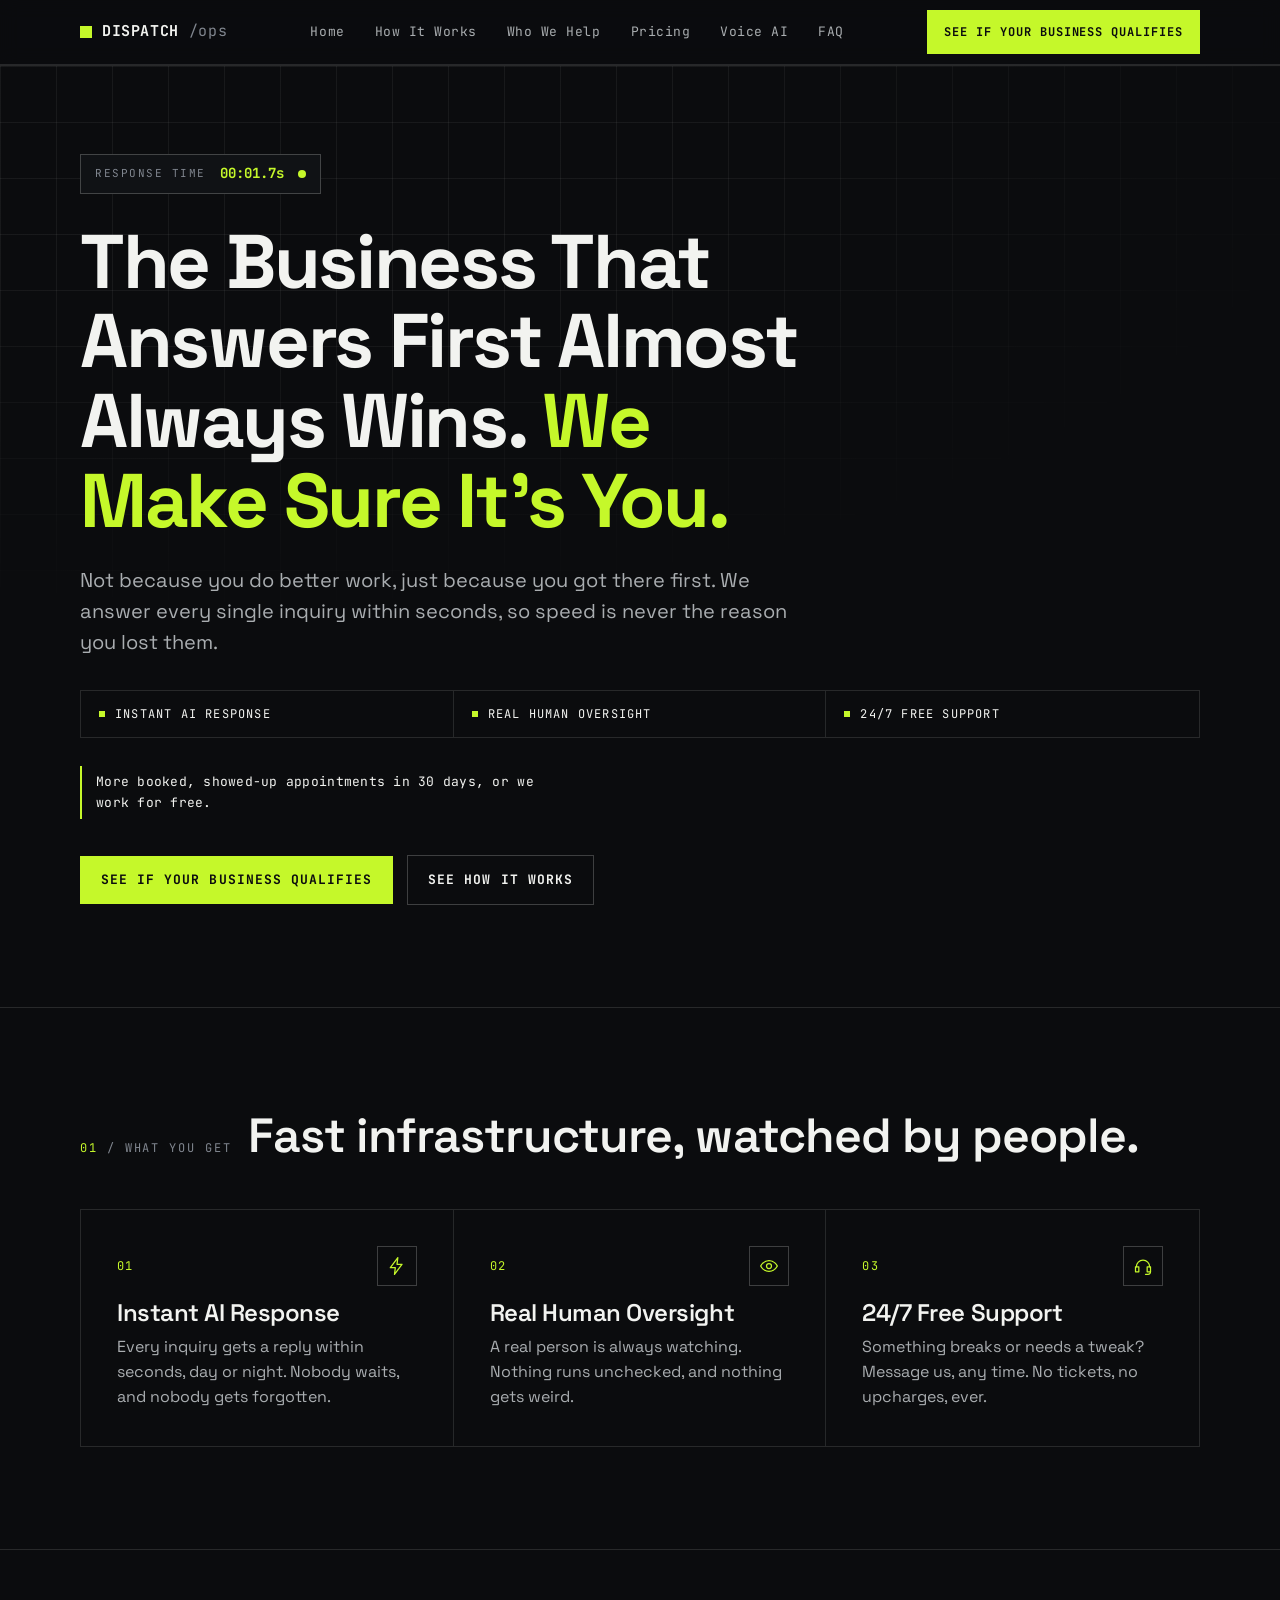
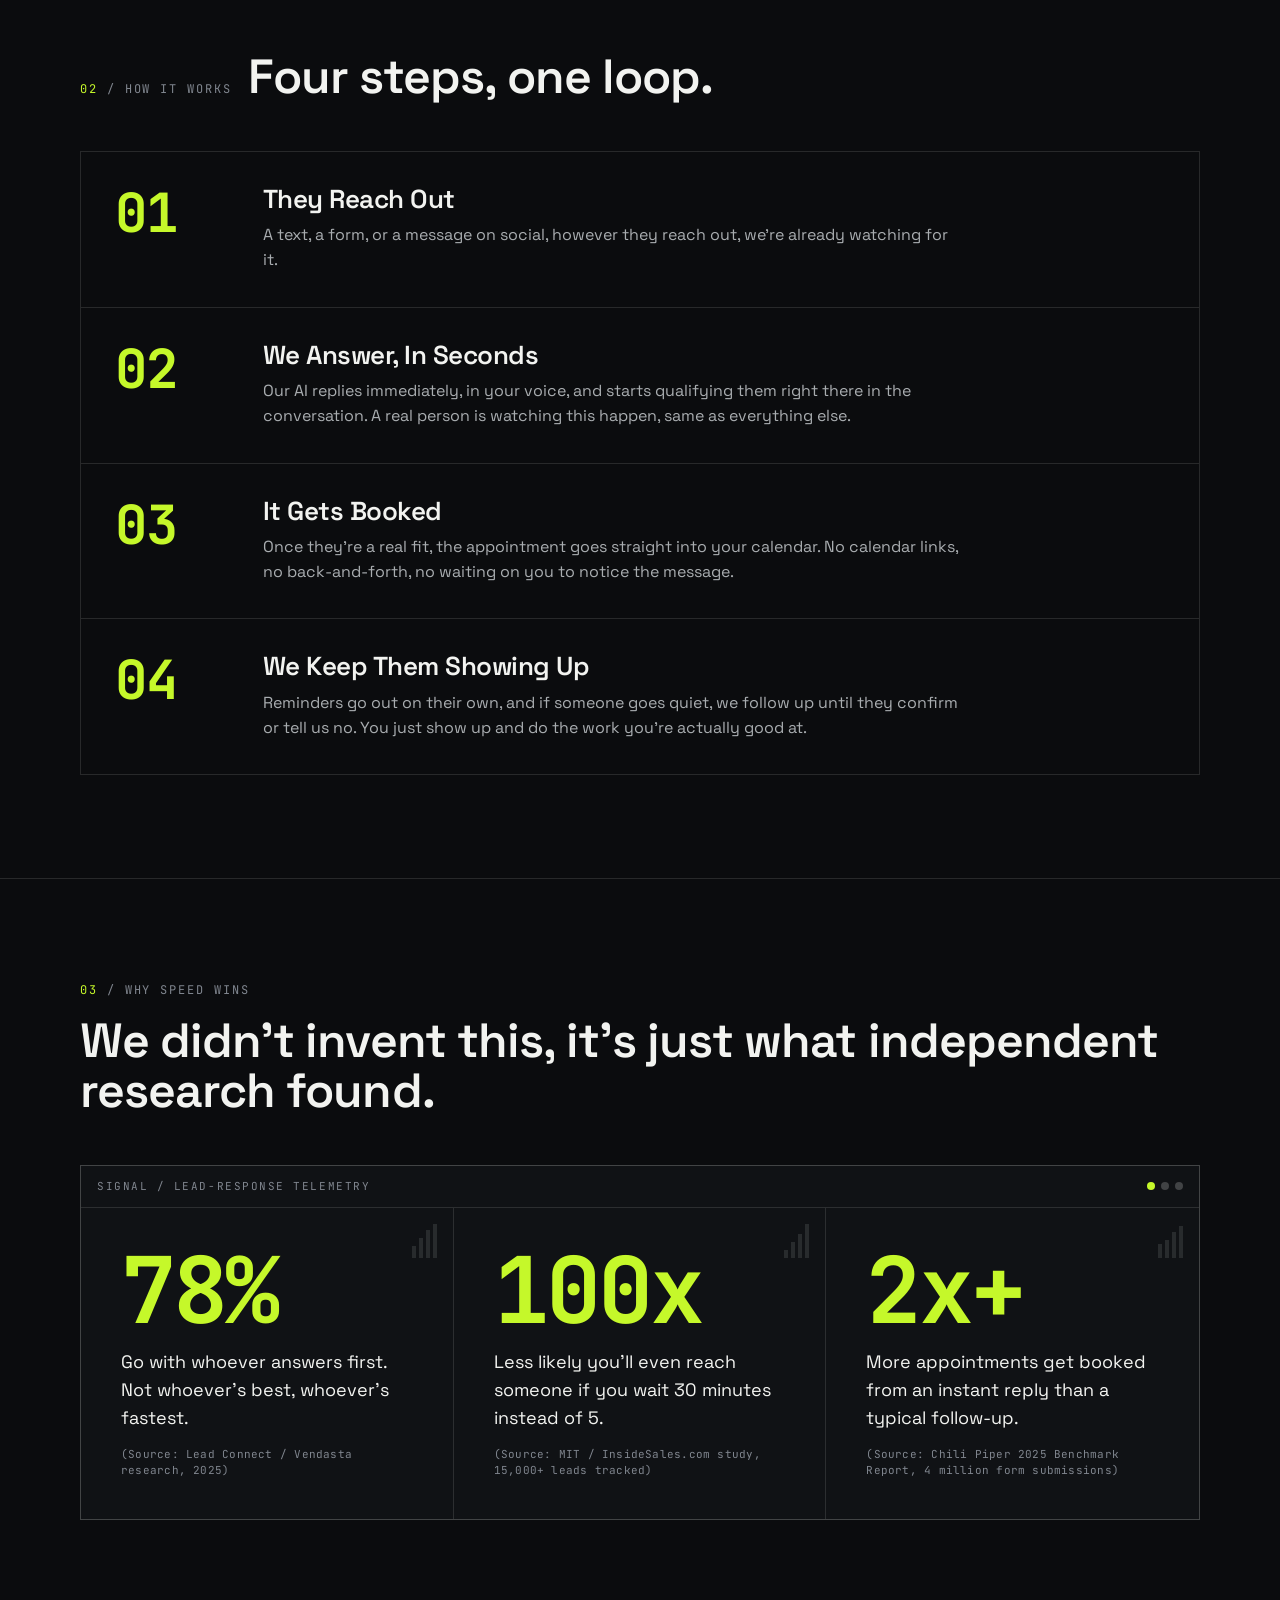
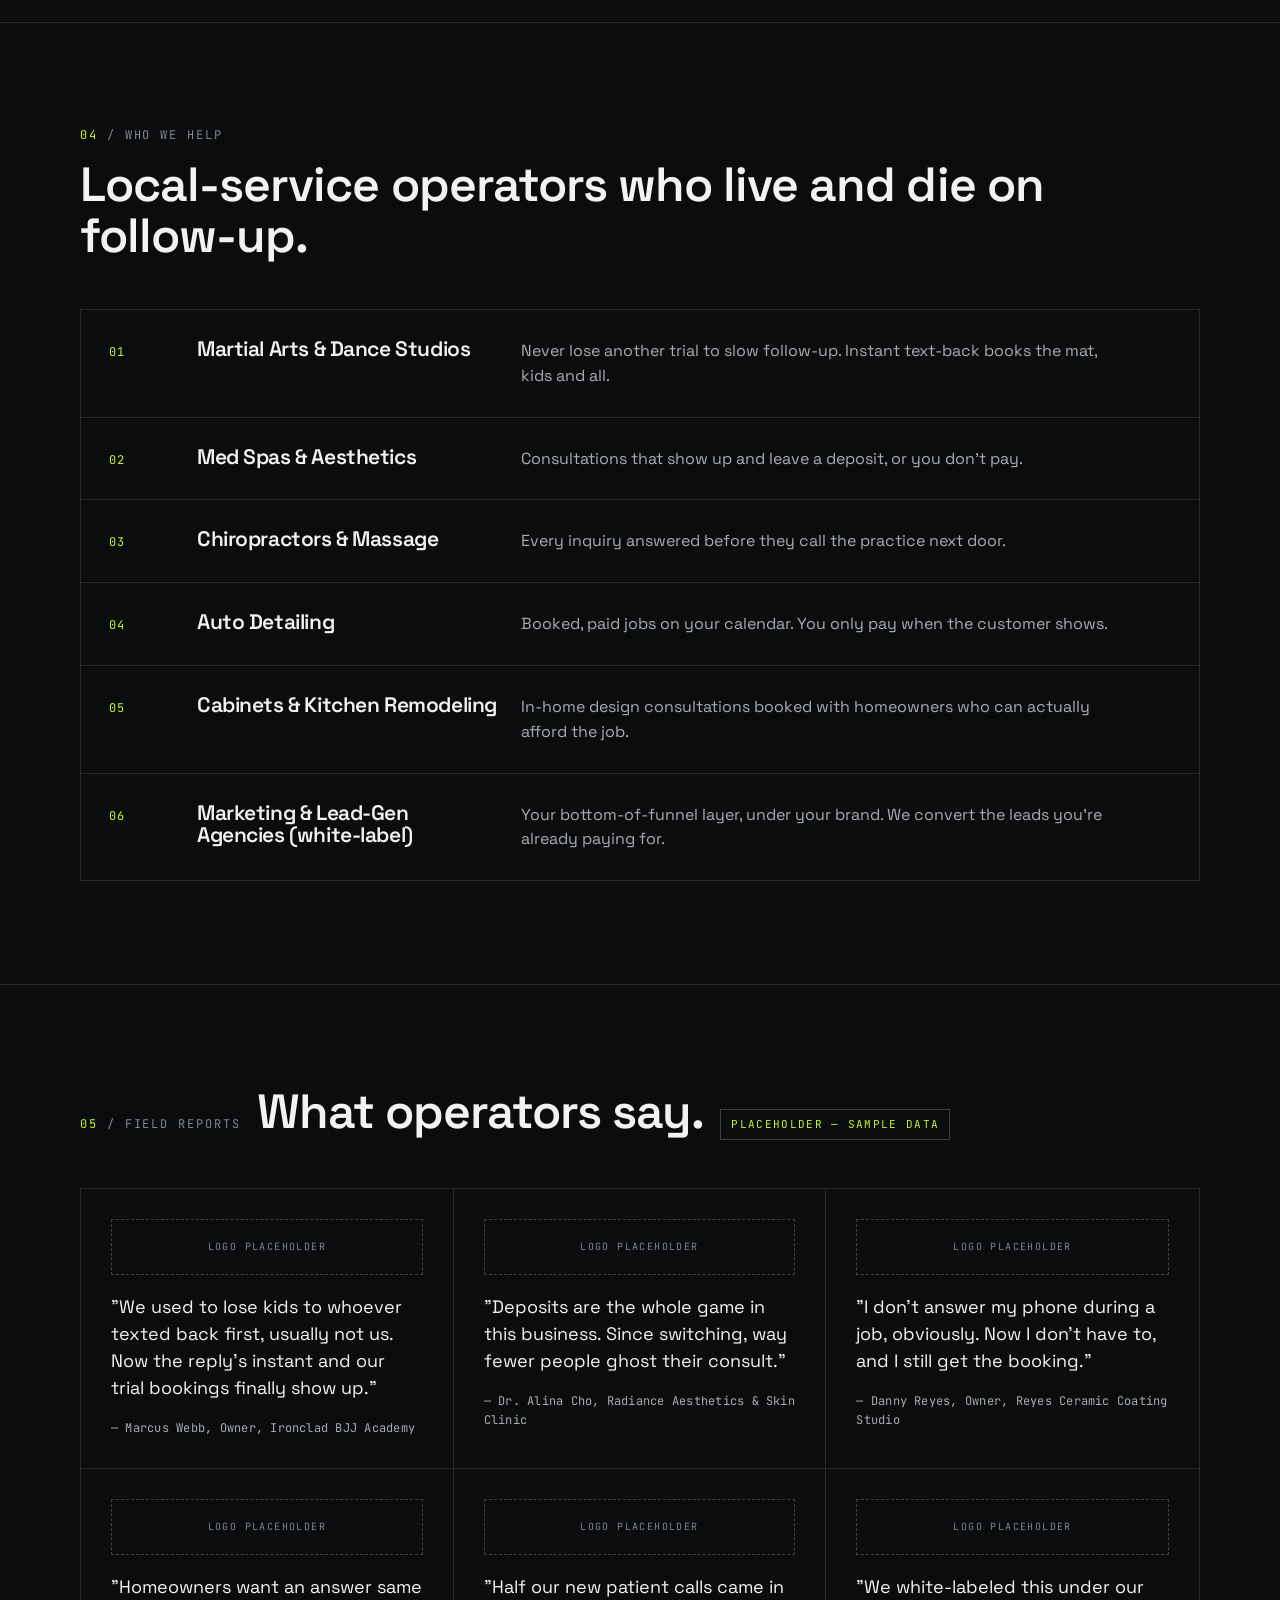
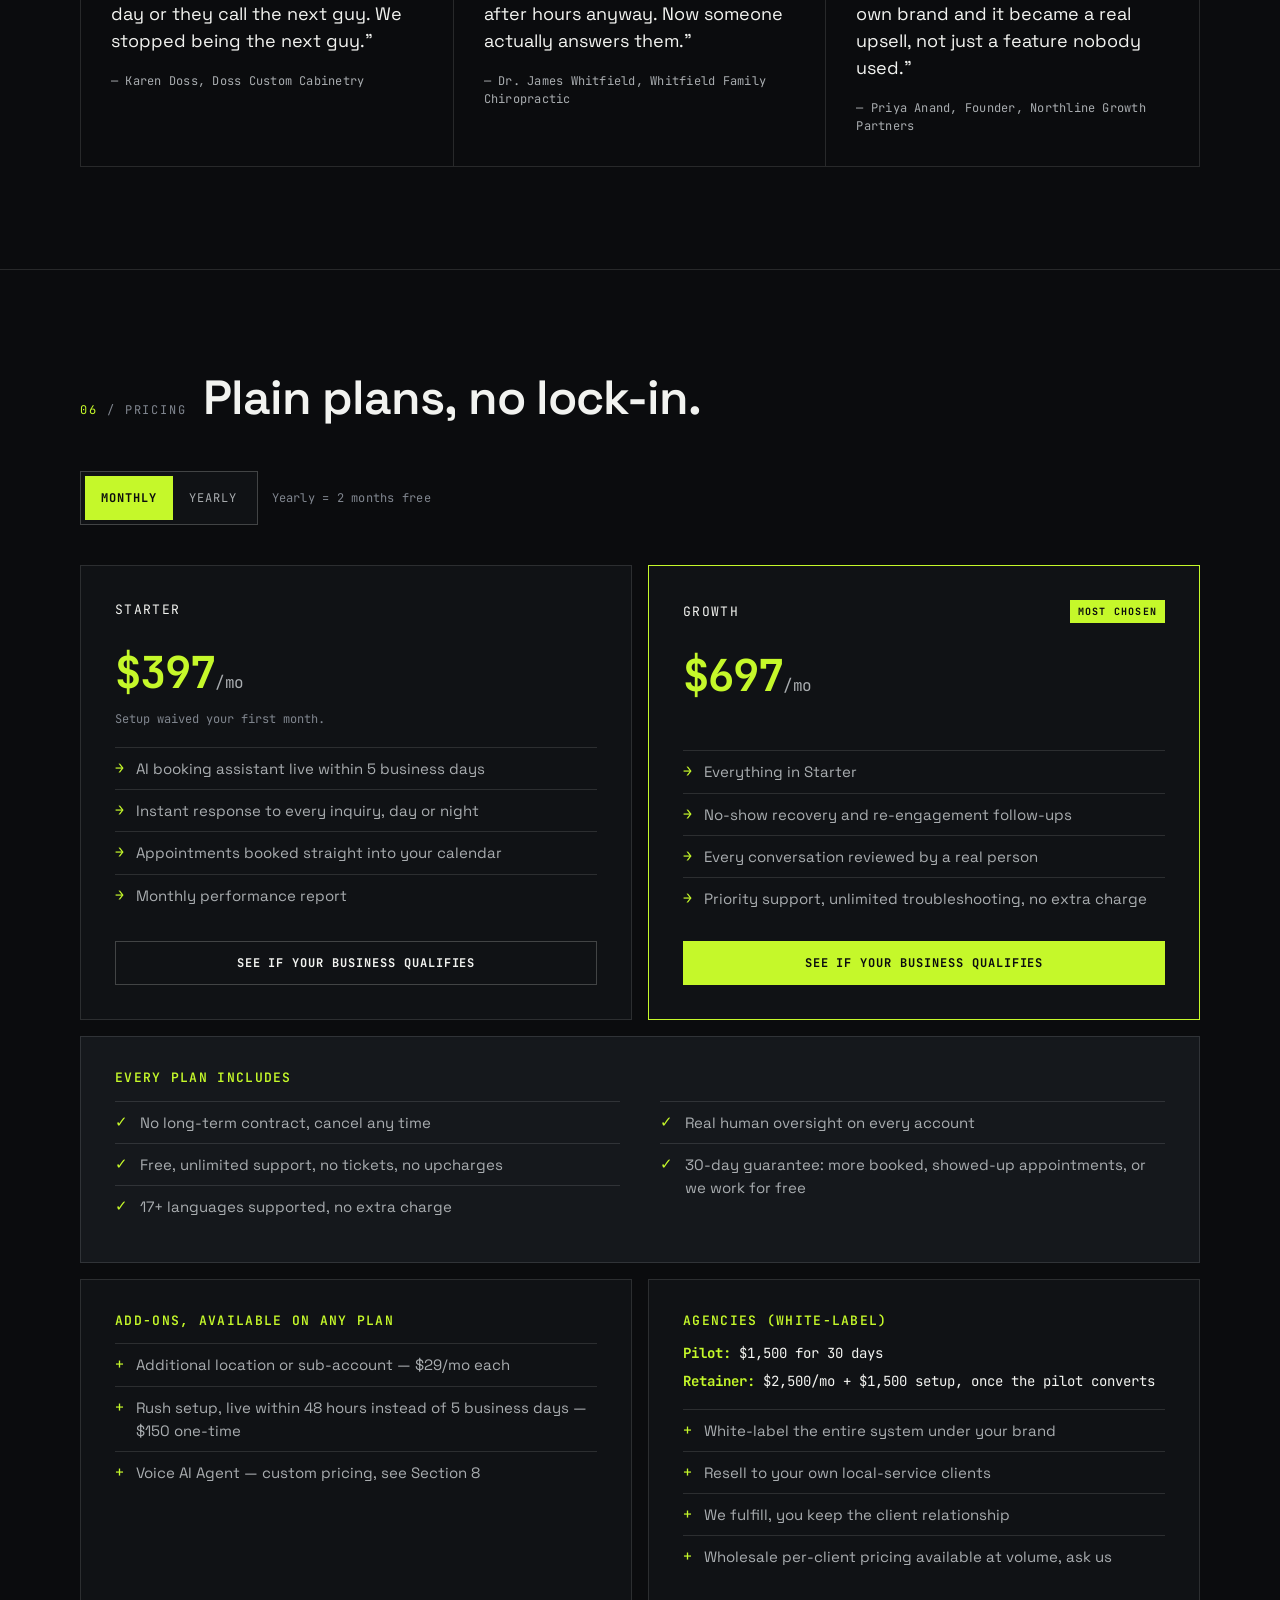
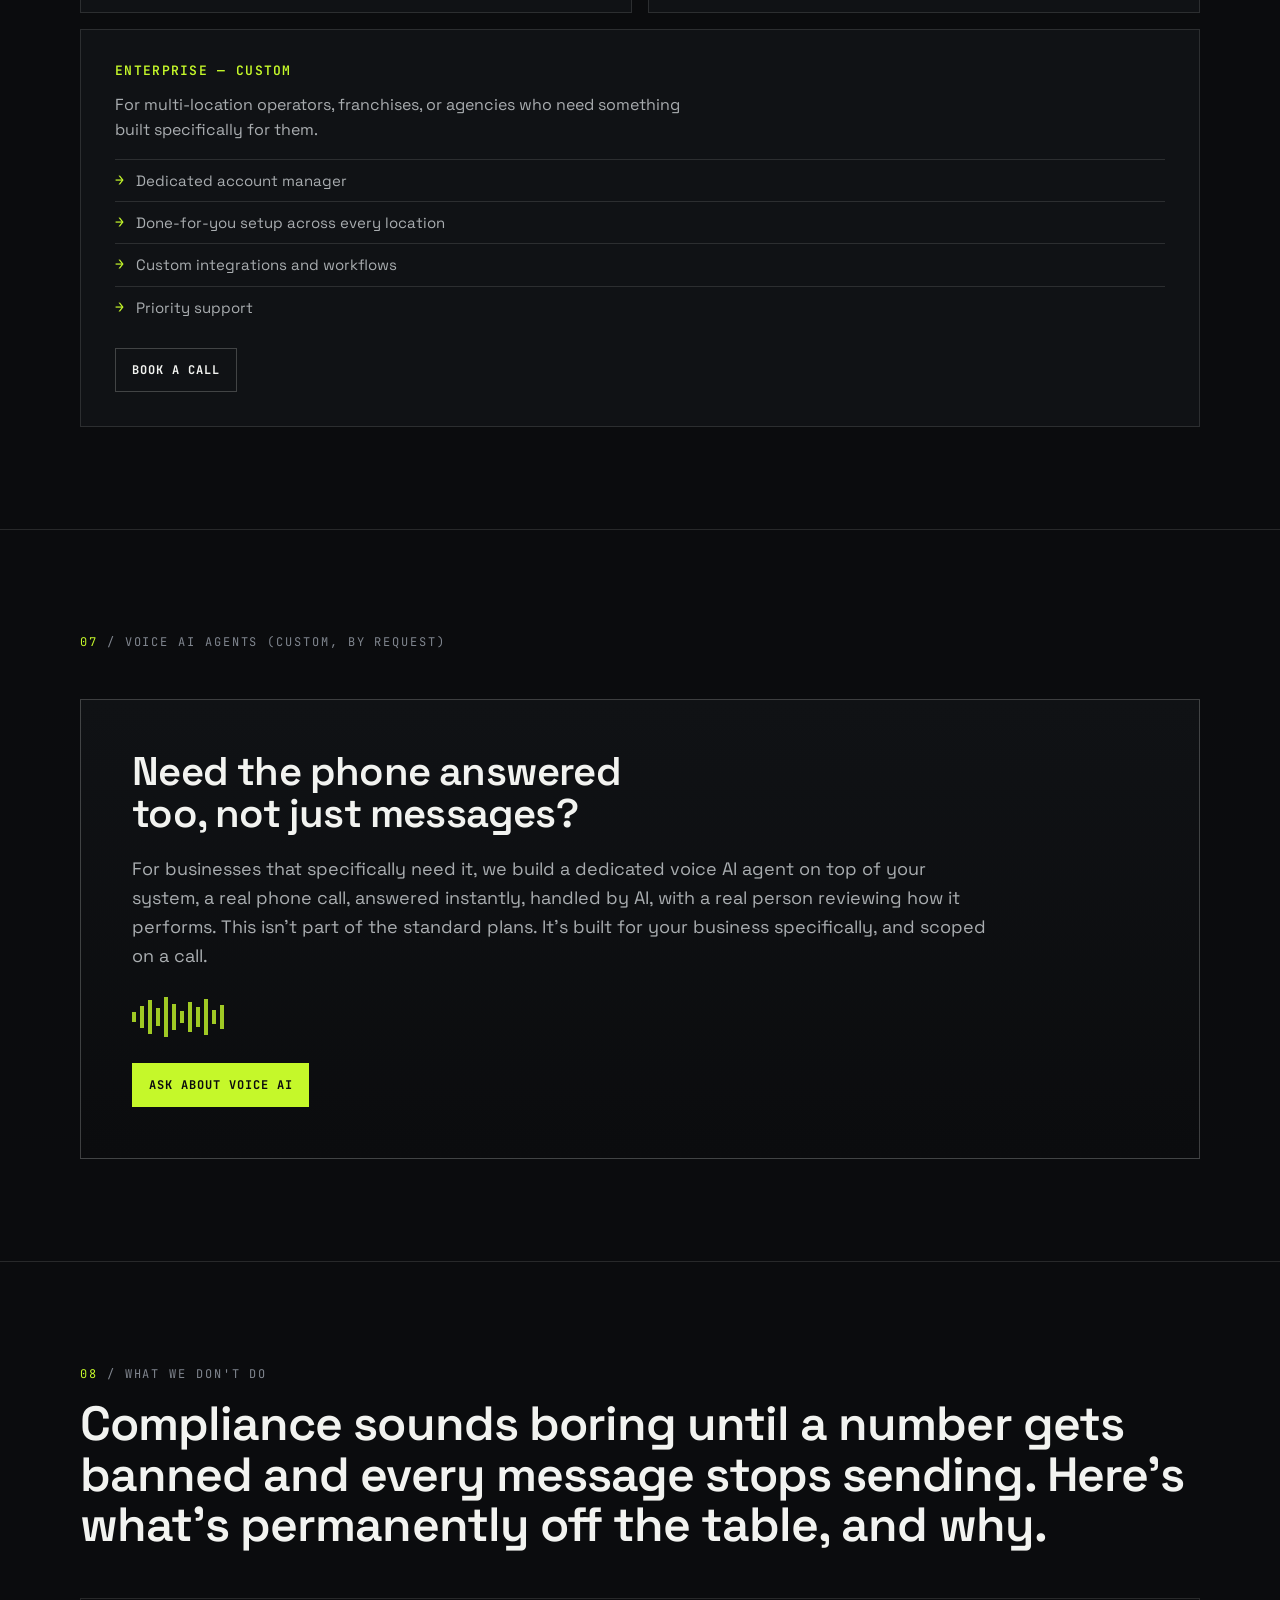
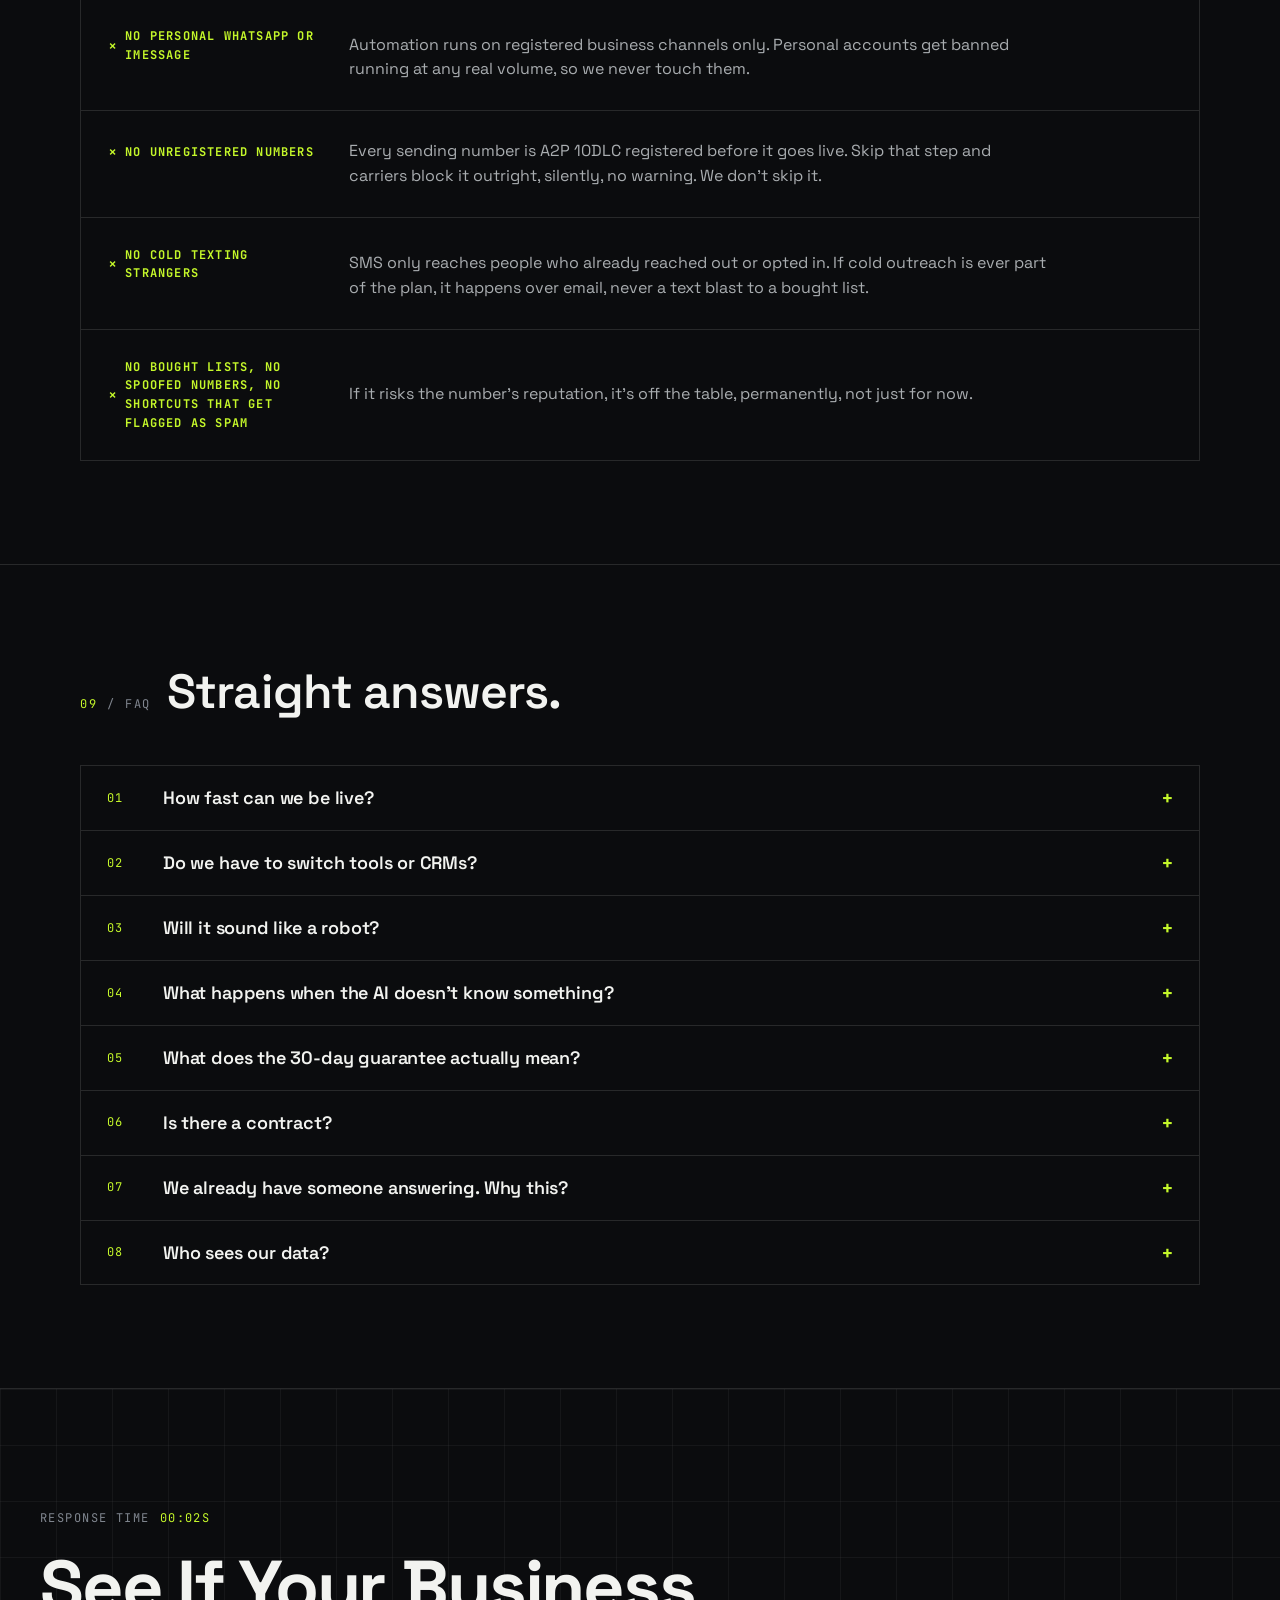
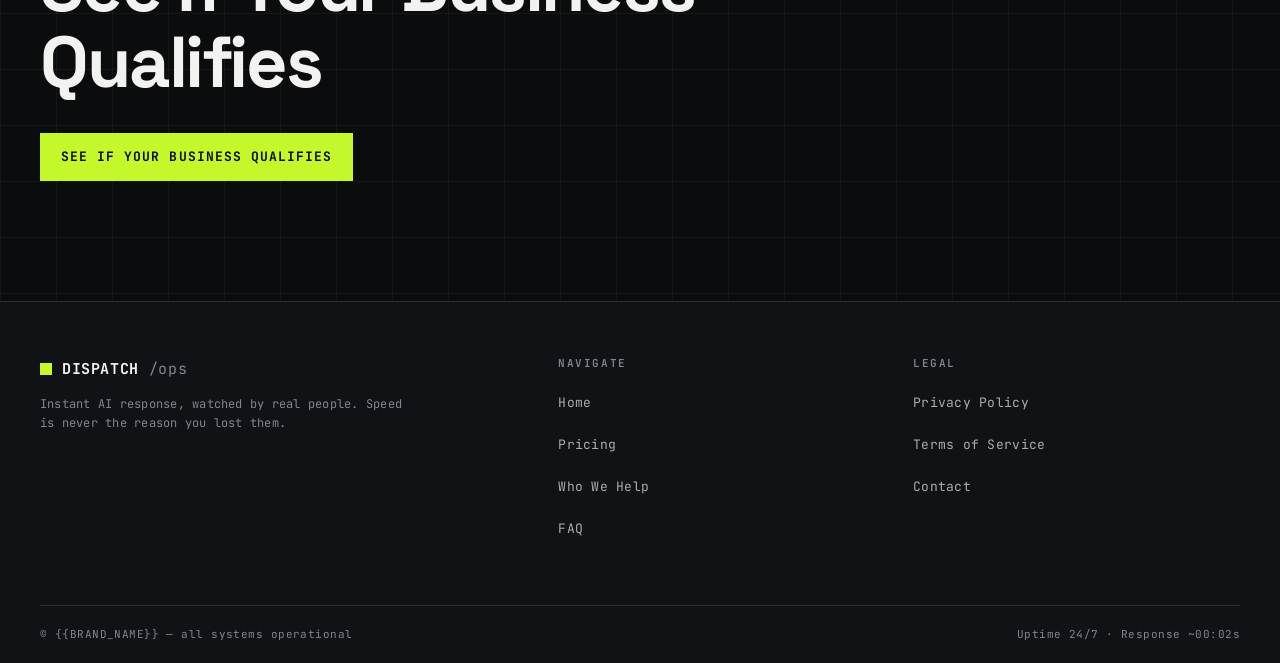
==== designs/01-dispatch/index.html @ 894179a3 "Copy review pass (no rewrites) + nav consistency fix Full-copy re-review from the customer's perspec" ====
<!DOCTYPE html>
<html lang="en">
<head>
<meta charset="utf-8">
<meta name="viewport" content="width=device-width, initial-scale=1">
<title>Dispatch — Answer First, Win More</title>
<meta name="description" content="We answer every inquiry within seconds so speed is never the reason you lost the lead. Instant AI response with real human oversight. More booked, showed-up appointments in 30 days, or we work for free.">
<meta name="theme-color" content="#0B0C0E">
<link rel="preconnect" href="https://fonts.googleapis.com">
<link rel="preconnect" href="https://fonts.gstatic.com" crossorigin>
<link rel="preload" as="style" href="https://fonts.googleapis.com/css2?family=JetBrains+Mono:wght@400;700&family=Space+Grotesk:wght@400;600;700&display=swap">
<link href="https://fonts.googleapis.com/css2?family=JetBrains+Mono:wght@400;700&family=Space+Grotesk:wght@400;600;700&display=swap" rel="stylesheet" media="print" onload="this.media='all'">
<noscript><link href="https://fonts.googleapis.com/css2?family=JetBrains+Mono:wght@400;700&family=Space+Grotesk:wght@400;600;700&display=swap" rel="stylesheet"></noscript>
<link rel="icon" href="data:image/svg+xml,%3Csvg xmlns='http://www.w3.org/2000/svg' viewBox='0 0 16 16'%3E%3Crect width='16' height='16' fill='%230B0C0E'/%3E%3Crect x='3' y='3' width='10' height='10' fill='%23C5F82A'/%3E%3C/svg%3E">
<style>
/* metric-tuned local fallbacks — keep text width stable while webfonts load (less CLS) */
@font-face{font-family:"Space Grotesk Fallback";src:local("Arial"),local("Helvetica");size-adjust:103%;ascent-override:99%;descent-override:25%;line-gap-override:0%}
@font-face{font-family:"JetBrains Mono Fallback";src:local("Courier New");size-adjust:105%;ascent-override:101%;descent-override:26%;line-gap-override:0%}
:root{
  --canvas:#0B0C0E;
  --panel:#101215;
  --panel-2:#15181C;
  --ink:#F2F3F0;
  --ink-dim:#A9ADB0;
  --ink-faint:#80868F;
  --accent:#C5F82A;
  --accent-ink:#0B0C0E;
  --line:rgba(242,243,240,0.12);
  --line-strong:rgba(242,243,240,0.22);
  --mono:"JetBrains Mono","JetBrains Mono Fallback",ui-monospace,SFMono-Regular,Menlo,Consolas,monospace;
  --grot:"Space Grotesk","Space Grotesk Fallback",-apple-system,BlinkMacSystemFont,"Segoe UI",Roboto,sans-serif;
  --maxw:1200px;
  --pad:clamp(16px,4vw,40px);
}
*{box-sizing:border-box}
html{-webkit-text-size-adjust:100%;scroll-padding-top:84px}
@media(prefers-reduced-motion:no-preference){html{scroll-behavior:smooth}}
::selection{background:var(--accent);color:var(--accent-ink)}
body{
  margin:0;
  background:var(--canvas);
  color:var(--ink);
  font-family:var(--grot);
  font-size:16px;
  line-height:1.55;
  -webkit-font-smoothing:antialiased;
  text-rendering:optimizeLegibility;
  overflow-x:hidden;
}
img,svg{max-width:100%;display:block}
a{color:inherit;text-decoration:none}
h1,h2,h3,h4{margin:0;font-family:var(--grot);font-weight:600;line-height:1.05;letter-spacing:-0.02em}
p{margin:0}
ul{margin:0;padding:0;list-style:none}
button{font-family:inherit}

/* skip link */
.skip{position:absolute;left:-9999px;top:0;z-index:200;background:var(--accent);color:var(--accent-ink);padding:12px 18px;font-family:var(--mono);font-weight:700;font-size:13px;text-transform:uppercase;letter-spacing:0.08em}
.skip:focus{left:12px;top:12px}

:focus-visible{outline:2px solid var(--accent);outline-offset:2px}

.wrap{max-width:var(--maxw);margin:0 auto;padding-left:var(--pad);padding-right:var(--pad)}

/* mono micro-labels */
.mono{font-family:var(--mono)}
.eyebrow{font-family:var(--mono);font-size:12px;font-weight:400;text-transform:uppercase;letter-spacing:0.16em;color:var(--ink-faint)}
.eyebrow .idx{color:var(--accent)}
.tick{font-family:var(--mono);font-variant-numeric:tabular-nums;font-feature-settings:"tnum"}

/* section frame */
section{border-top:1px solid var(--line)}
.sec-pad{padding-top:clamp(56px,8vw,104px);padding-bottom:clamp(56px,8vw,104px)}
.sec-head{display:flex;align-items:baseline;gap:16px;flex-wrap:wrap;margin-bottom:clamp(28px,4vw,48px)}
.sec-head h2{font-size:clamp(28px,5vw,48px)}

/* header */
.site-header{position:sticky;top:0;z-index:100;background:rgba(11,12,14,0.86);backdrop-filter:blur(10px);border-bottom:1px solid var(--line)}
.hbar{display:flex;align-items:center;justify-content:space-between;gap:16px;height:64px}
.brand{display:flex;align-items:center;gap:10px;font-family:var(--mono);font-weight:700;font-size:15px;letter-spacing:0.04em}
.brand .dot{width:12px;height:12px;background:var(--accent);display:inline-block}
.brand .sub{color:var(--ink-faint);font-weight:400}
.nav-desk{display:none;align-items:center;gap:6px}
.nav-desk a{font-family:var(--mono);font-size:13px;letter-spacing:0.04em;color:var(--ink-dim);padding:10px 12px;min-height:44px;display:flex;align-items:center}
.nav-desk a:hover{color:var(--ink)}
.hcta{display:none}
.btn{
  display:inline-flex;align-items:center;justify-content:center;gap:10px;
  font-family:var(--mono);font-weight:700;font-size:13px;text-transform:uppercase;letter-spacing:0.08em;
  padding:14px 20px;min-height:48px;border:1px solid var(--accent);background:var(--accent);color:var(--accent-ink);
  cursor:pointer;transition:transform .12s ease,background .12s ease;
}
.btn:hover{background:#d4ff45}
.btn:active{transform:translateY(1px)}
.btn.ghost{background:transparent;color:var(--ink);border-color:var(--line-strong)}
.btn.ghost:hover{border-color:var(--accent);color:var(--accent)}
.btn.sm{padding:11px 16px;min-height:44px;font-size:12px}
.btn.block{width:100%}

/* hamburger */
.burger{display:inline-flex;flex-direction:column;justify-content:center;gap:5px;width:48px;height:48px;background:transparent;border:1px solid var(--line-strong);cursor:pointer;padding:0}
.burger span{width:20px;height:2px;background:var(--ink);margin:0 auto;transition:.2s}
.burger[aria-expanded="true"] span:nth-child(1){transform:translateY(7px) rotate(45deg)}
.burger[aria-expanded="true"] span:nth-child(2){opacity:0}
.burger[aria-expanded="true"] span:nth-child(3){transform:translateY(-7px) rotate(-45deg)}
.nav-mobile{display:none;border-top:1px solid var(--line);background:var(--panel)}
.nav-mobile.open{display:block}
.nav-mobile a{display:flex;align-items:center;min-height:52px;padding:0 var(--pad);font-family:var(--mono);font-size:14px;letter-spacing:0.04em;color:var(--ink-dim);border-bottom:1px solid var(--line)}
.nav-mobile a:hover{color:var(--ink)}

@media(min-width:1100px){
  .nav-desk{display:flex}
  .hcta{display:inline-flex}
  .burger{display:none}
}

/* HERO */
.hero{position:relative;overflow:hidden}
.hero-grid-bg{position:absolute;inset:0;background-image:linear-gradient(var(--line) 1px,transparent 1px),linear-gradient(90deg,var(--line) 1px,transparent 1px);background-size:56px 56px;opacity:.5;-webkit-mask-image:radial-gradient(120% 80% at 20% 0%,#000 30%,transparent 75%);mask-image:radial-gradient(120% 80% at 20% 0%,#000 30%,transparent 75%);pointer-events:none}
.hero-inner{position:relative;padding-top:clamp(48px,7vw,88px);padding-bottom:clamp(56px,8vw,104px)}
.readout{display:inline-flex;align-items:center;gap:14px;border:1px solid var(--line-strong);padding:8px 14px;margin-bottom:28px;background:var(--panel)}
.readout .lbl{font-family:var(--mono);font-size:11px;text-transform:uppercase;letter-spacing:0.14em;color:var(--ink-faint)}
.readout .val{font-family:var(--mono);font-weight:700;font-size:14px;color:var(--accent);font-variant-numeric:tabular-nums;min-width:8ch}
.readout .pulse{width:8px;height:8px;border-radius:50%;background:var(--accent);animation:pulse 2s ease-in-out infinite}
@keyframes pulse{0%,100%{opacity:.35}50%{opacity:1}}
.hero h1{font-size:clamp(34px,7.2vw,76px);font-weight:700;letter-spacing:-0.03em;max-width:15ch}
.hero h1 .hl{color:var(--accent)}
.hero .sub{margin-top:24px;font-size:clamp(16px,2.1vw,20px);color:var(--ink-dim);max-width:56ch;line-height:1.55}
.strip{display:flex;flex-wrap:wrap;gap:0;margin-top:32px;border:1px solid var(--line)}
.strip .cell{flex:1 1 180px;padding:14px 18px;font-family:var(--mono);font-size:12px;text-transform:uppercase;letter-spacing:0.1em;color:var(--ink);border-right:1px solid var(--line);display:flex;align-items:center;gap:10px}
.strip .cell:last-child{border-right:0}
.strip .cell::before{content:"";width:6px;height:6px;background:var(--accent);flex:0 0 auto}
.guarantee{margin-top:28px;display:flex;gap:12px;align-items:flex-start;font-family:var(--mono);font-size:13px;letter-spacing:0.02em;color:var(--ink);border-left:2px solid var(--accent);padding:6px 0 6px 14px;max-width:60ch}
.hero-cta{margin-top:36px;display:flex;flex-wrap:wrap;gap:14px;align-items:center}

/* WHAT YOU GET (sec2) */
.grid-3{display:grid;grid-template-columns:1fr;border:1px solid var(--line)}
.grid-3 .item{padding:clamp(24px,4vw,36px);border-bottom:1px solid var(--line)}
.grid-3 .item:last-child{border-bottom:0}
.item .num{font-family:var(--mono);font-size:12px;color:var(--accent);letter-spacing:0.1em}
.item h3{font-size:clamp(19px,2.4vw,24px);margin:14px 0 10px}
.item p{color:var(--ink-dim);max-width:44ch}
@media(min-width:820px){
  .grid-3{grid-template-columns:repeat(3,1fr)}
  .grid-3 .item{border-bottom:0;border-right:1px solid var(--line)}
  .grid-3 .item:last-child{border-right:0}
}

/* HOW IT WORKS (sec3) */
.steps{border:1px solid var(--line)}
.step{display:grid;grid-template-columns:1fr;gap:8px 28px;padding:clamp(22px,3.5vw,34px);border-bottom:1px solid var(--line)}
.step:last-child{border-bottom:0}
.step .sidx{font-family:var(--mono);font-weight:700;font-size:clamp(28px,6vw,54px);color:var(--accent);line-height:1;letter-spacing:-0.02em}
.step .sbody h3{font-size:clamp(19px,2.6vw,26px);margin-bottom:10px}
.step .sbody p{color:var(--ink-dim);max-width:70ch}
@media(min-width:720px){
  .step{grid-template-columns:120px 1fr;align-items:start}
}

/* WHY SPEED WINS — telemetry dashboard (sec4) */
.telemetry{border:1px solid var(--line-strong);background:var(--panel)}
.tel-top{display:flex;align-items:center;justify-content:space-between;gap:12px;padding:12px 16px;border-bottom:1px solid var(--line);font-family:var(--mono);font-size:11px;text-transform:uppercase;letter-spacing:0.14em;color:var(--ink-faint)}
.tel-top .dots{display:flex;gap:6px}
.tel-top .dots i{width:8px;height:8px;border-radius:50%;background:var(--line-strong);display:inline-block}
.tel-top .dots i:first-child{background:var(--accent)}
.tel-grid{display:grid;grid-template-columns:1fr}
.tel-cell{padding:clamp(26px,4vw,40px);border-bottom:1px solid var(--line);position:relative}
.tel-cell:last-child{border-bottom:0}
.tel-cell .fig{font-family:var(--mono);font-weight:700;font-size:clamp(48px,10vw,92px);line-height:0.92;letter-spacing:-0.03em;color:var(--accent);font-variant-numeric:tabular-nums}
.tel-cell .desc{margin-top:16px;color:var(--ink);font-size:clamp(15px,1.9vw,18px);max-width:34ch}
.tel-cell .src{margin-top:14px;font-family:var(--mono);font-size:11px;color:var(--ink-faint);letter-spacing:0.02em;line-height:1.5}
.tel-cell .bars{position:absolute;right:16px;top:16px;display:flex;gap:3px;align-items:flex-end;height:34px;opacity:.5}
.tel-cell .bars span{width:4px;background:var(--line-strong);display:block}
@media(min-width:820px){
  .tel-grid{grid-template-columns:repeat(3,1fr)}
  .tel-cell{border-bottom:0;border-right:1px solid var(--line)}
  .tel-cell:last-child{border-right:0}
}

/* WHO WE HELP (sec5) */
.verticals{border:1px solid var(--line);display:grid;grid-template-columns:1fr}
.vrow{display:grid;grid-template-columns:1fr;gap:6px 24px;padding:clamp(20px,3vw,28px);border-bottom:1px solid var(--line)}
.vrow:last-child{border-bottom:0}
.vrow .vidx{font-family:var(--mono);font-size:12px;color:var(--accent);letter-spacing:0.1em}
.vrow h3{font-size:clamp(17px,2.2vw,21px)}
.vrow p{color:var(--ink-dim);max-width:60ch}
@media(min-width:720px){
  .vrow{grid-template-columns:64px 300px 1fr;align-items:baseline}
}

/* TESTIMONIALS (sec6) */
.badge-ph{display:inline-flex;align-items:center;gap:8px;font-family:var(--mono);font-size:11px;text-transform:uppercase;letter-spacing:0.12em;color:var(--accent);border:1px solid var(--line-strong);padding:6px 10px}
.tgrid{display:grid;grid-template-columns:1fr;gap:0;border:1px solid var(--line)}
.tcell{padding:clamp(22px,3vw,30px);border-bottom:1px solid var(--line);display:flex;flex-direction:column;gap:18px}
.tcell:last-child{border-bottom:0}
.logo-ph{width:100%;height:56px;border:1px dashed var(--line-strong);display:flex;align-items:center;justify-content:center;font-family:var(--mono);font-size:10px;text-transform:uppercase;letter-spacing:0.14em;color:var(--ink-faint)}
.tcell blockquote{margin:0;font-size:clamp(15px,1.9vw,18px);color:var(--ink);line-height:1.5}
.tcell cite{font-style:normal;font-family:var(--mono);font-size:12px;color:var(--ink-dim);letter-spacing:0.02em}
@media(min-width:720px){
  .tgrid{grid-template-columns:repeat(2,1fr)}
  .tcell{border-right:1px solid var(--line)}
  .tcell:nth-child(2n){border-right:0}
  .tcell:nth-last-child(-n+2){border-bottom:0}
}
@media(min-width:1024px){
  .tgrid{grid-template-columns:repeat(3,1fr)}
  .tcell:nth-child(2n){border-right:1px solid var(--line)}
  .tcell:nth-child(3n){border-right:0}
  .tcell:nth-last-child(-n+3){border-bottom:0}
}

/* PRICING (sec7) */
.toggle-row{display:flex;align-items:center;gap:14px;margin-bottom:clamp(28px,4vw,40px);flex-wrap:wrap}
.billtog{display:inline-flex;border:1px solid var(--line-strong);padding:4px;background:var(--panel)}
.billtog button{font-family:var(--mono);font-size:12px;text-transform:uppercase;letter-spacing:0.08em;padding:10px 16px;min-height:44px;background:transparent;color:var(--ink-dim);border:0;cursor:pointer}
.billtog button[aria-pressed="true"]{background:var(--accent);color:var(--accent-ink);font-weight:700}
.tog-note{font-family:var(--mono);font-size:12px;color:var(--ink-faint);letter-spacing:0.02em}
.plans{display:grid;grid-template-columns:1fr;gap:16px}
@media(min-width:820px){.plans{grid-template-columns:1fr 1fr}}
.plan{border:1px solid var(--line);background:var(--panel);padding:clamp(24px,3.5vw,34px);display:flex;flex-direction:column}
.plan.feature{border-color:var(--accent)}
.plan .ptag{display:flex;align-items:center;justify-content:space-between;gap:10px}
.plan .pname{font-family:var(--mono);font-size:13px;text-transform:uppercase;letter-spacing:0.1em;color:var(--ink)}
.plan .pflag{font-family:var(--mono);font-size:10px;text-transform:uppercase;letter-spacing:0.12em;color:var(--accent-ink);background:var(--accent);padding:4px 8px;font-weight:700}
.plan .price{margin:18px 0 4px;font-family:var(--mono);font-weight:700;font-size:clamp(30px,5vw,44px);letter-spacing:-0.02em;color:var(--accent);font-variant-numeric:tabular-nums}
.plan .price .per{font-size:16px;color:var(--ink-dim);font-weight:400}
.plan .pnote{font-family:var(--mono);font-size:12px;color:var(--ink-faint);margin-bottom:18px}
.plan ul li{display:flex;gap:12px;padding:9px 0;border-top:1px solid var(--line);color:var(--ink-dim);font-size:15px}
.plan ul li::before{content:"→";color:var(--accent);font-family:var(--mono);flex:0 0 auto}
.include{border:1px solid var(--line);background:var(--panel-2);padding:clamp(24px,3.5vw,34px);margin-top:16px}
.include h3, .addons h3, .agencies h3, .enterprise h3{font-family:var(--mono);font-size:13px;text-transform:uppercase;letter-spacing:0.1em;color:var(--accent);margin-bottom:16px}
.include ul{columns:1}
.include ul li{display:flex;gap:12px;padding:9px 0;border-top:1px solid var(--line);color:var(--ink-dim);font-size:15px}
.include ul li::before{content:"✓";color:var(--accent);font-family:var(--mono);flex:0 0 auto}
@media(min-width:720px){.include ul{columns:2;column-gap:40px}.include ul li{break-inside:avoid}}
.two-col{display:grid;grid-template-columns:1fr;gap:16px;margin-top:16px}
@media(min-width:820px){.two-col{grid-template-columns:1fr 1fr}}
.addons,.agencies,.enterprise{border:1px solid var(--line);background:var(--panel);padding:clamp(24px,3.5vw,34px)}
.addons ul li,.agencies ul li{display:flex;gap:12px;padding:9px 0;border-top:1px solid var(--line);color:var(--ink-dim);font-size:15px}
.addons ul li::before,.agencies ul li::before{content:"+";color:var(--accent);font-family:var(--mono);flex:0 0 auto}
.agencies .tiers{display:flex;flex-direction:column;gap:6px;margin-bottom:16px}
.agencies .tier{font-family:var(--mono);font-size:14px;color:var(--ink)}
.agencies .tier b{color:var(--accent);font-weight:700}
.enterprise .ep{color:var(--ink-dim);margin-bottom:16px;max-width:60ch}
.enterprise ul li{display:flex;gap:12px;padding:9px 0;border-top:1px solid var(--line);color:var(--ink-dim);font-size:15px}
.enterprise ul li::before{content:"→";color:var(--accent);font-family:var(--mono);flex:0 0 auto}
.enterprise .ecta{margin-top:20px}

/* VOICE AI (sec8) */
.voice{border:1px solid var(--line-strong);background:linear-gradient(180deg,var(--panel),var(--canvas));padding:clamp(28px,4vw,52px)}
.voice h2{font-size:clamp(24px,4vw,40px);max-width:20ch;margin-bottom:20px}
.voice .vp{color:var(--ink-dim);max-width:72ch;font-size:clamp(15px,1.9vw,18px);line-height:1.6}
.voice .wave{display:flex;gap:4px;align-items:center;height:40px;margin:26px 0}
.voice .wave span{width:4px;background:var(--accent);opacity:.8;display:block}
.voice .vcta{margin-top:8px}

/* WHAT WE DON'T DO (sec9) */
.dont{border:1px solid var(--line)}
.dont .drow{display:grid;grid-template-columns:1fr;gap:6px 20px;padding:clamp(20px,3vw,28px);border-bottom:1px solid var(--line)}
.dont .drow:last-child{border-bottom:0}
.dont .dno{font-family:var(--mono);font-weight:700;font-size:12px;text-transform:uppercase;letter-spacing:0.1em;color:var(--accent);display:flex;align-items:center;gap:8px}
.dont .dno .x{color:var(--accent)}
.dont .drow p{color:var(--ink-dim);max-width:70ch}
.dont .drow p b{color:var(--ink);font-weight:600}
@media(min-width:720px){.dont .drow{grid-template-columns:220px 1fr;align-items:baseline}}

/* FINAL CTA (sec10) */
.finalcta{text-align:left;position:relative;overflow:hidden}
.finalcta .fc-bg{position:absolute;inset:0;background-image:linear-gradient(var(--line) 1px,transparent 1px),linear-gradient(90deg,var(--line) 1px,transparent 1px);background-size:56px 56px;opacity:.4;pointer-events:none}
.finalcta .fc-inner{position:relative;padding:clamp(60px,10vw,120px) 0}
.finalcta h2{font-size:clamp(34px,7vw,72px);font-weight:700;letter-spacing:-0.03em;max-width:16ch}
.finalcta .fc-cta{margin-top:32px;display:flex;gap:14px;align-items:center;flex-wrap:wrap}
.finalcta .fc-read{font-family:var(--mono);font-size:12px;text-transform:uppercase;letter-spacing:0.12em;color:var(--ink-faint);margin-bottom:22px;display:flex;align-items:center;gap:10px}
.finalcta .fc-read .val{color:var(--accent)}

/* FOOTER (sec11) */
.site-footer{border-top:1px solid var(--line);background:var(--panel)}
.foot-top{display:grid;grid-template-columns:1fr;gap:28px;padding:clamp(36px,5vw,56px) 0}
.foot-brand{display:flex;flex-direction:column;gap:14px;max-width:38ch}
.foot-brand .fb-name{display:flex;align-items:center;gap:10px;font-family:var(--mono);font-weight:700;font-size:15px;letter-spacing:0.04em}
.foot-brand .fb-name .dot{width:12px;height:12px;background:var(--accent)}
.foot-brand p{color:var(--ink-faint);font-family:var(--mono);font-size:12px;letter-spacing:0.02em;line-height:1.6}
.foot-nav h3{font-family:var(--mono);font-size:11px;text-transform:uppercase;letter-spacing:0.14em;color:var(--ink-faint);margin-bottom:14px}
.foot-nav ul{display:flex;flex-direction:column;gap:2px}
.foot-nav a{display:inline-flex;align-items:center;min-height:40px;font-family:var(--mono);font-size:13px;color:var(--ink-dim);letter-spacing:0.02em}
.foot-nav a:hover{color:var(--accent)}
.foot-bot{border-top:1px solid var(--line);padding:20px 0;display:flex;justify-content:space-between;gap:12px;flex-wrap:wrap;font-family:var(--mono);font-size:11px;color:var(--ink-faint);letter-spacing:0.04em}
@media(min-width:820px){.foot-top{grid-template-columns:1.5fr 1fr 1fr}}

/* MODAL / DIALOG */
.modal-overlay{position:fixed;inset:0;z-index:1000;background:rgba(5,6,7,0.78);backdrop-filter:blur(4px);display:none;align-items:flex-start;justify-content:center;padding:clamp(12px,4vh,48px) 16px;overflow-y:auto}
.modal-overlay.open{display:flex}
.dialog{width:100%;max-width:560px;background:var(--panel);border:1px solid var(--line-strong);position:relative;margin:auto 0}
.dialog-head{display:flex;align-items:center;justify-content:space-between;gap:12px;padding:18px 20px;border-bottom:1px solid var(--line)}
.dialog-head .dh-l{display:flex;align-items:center;gap:12px;font-family:var(--mono);font-size:11px;text-transform:uppercase;letter-spacing:0.12em;color:var(--ink-faint)}
.dialog-head .dh-l .dot{width:8px;height:8px;background:var(--accent);border-radius:50%}
.dclose{width:44px;height:44px;background:transparent;border:1px solid var(--line-strong);color:var(--ink);cursor:pointer;font-size:20px;line-height:1;display:inline-flex;align-items:center;justify-content:center}
.dclose:hover{border-color:var(--accent);color:var(--accent)}
.dialog-body{padding:clamp(20px,4vw,32px)}
.dialog h2{font-size:clamp(22px,3.4vw,30px);margin-bottom:8px}
.dialog .lead{color:var(--ink-dim);font-size:14px;margin-bottom:24px;font-family:var(--mono);letter-spacing:0.02em}
.field{margin-bottom:22px}
.field > .qlabel{display:block;font-family:var(--mono);font-size:12px;text-transform:uppercase;letter-spacing:0.06em;color:var(--ink);margin-bottom:10px}
.field .qlabel .qn{color:var(--accent);margin-right:8px}
.field select{width:100%;padding:14px 16px;min-height:48px;background:var(--panel-2);border:1px solid var(--line-strong);color:var(--ink);font-family:var(--grot);font-size:15px;appearance:none;background-image:url("data:image/svg+xml,%3Csvg xmlns='http://www.w3.org/2000/svg' width='12' height='8' viewBox='0 0 12 8'%3E%3Cpath fill='%23C5F82A' d='M6 8 0 0h12z'/%3E%3C/svg%3E");background-repeat:no-repeat;background-position:right 16px center}
.field select:focus-visible{border-color:var(--accent)}
.radios{display:grid;grid-template-columns:1fr 1fr;gap:8px}
@media(max-width:420px){.radios{grid-template-columns:1fr}}
.radio{position:relative}
.radio input{position:absolute;opacity:0;width:0;height:0}
.radio label{display:flex;align-items:center;min-height:48px;padding:12px 14px;border:1px solid var(--line-strong);background:var(--panel-2);font-family:var(--mono);font-size:13px;color:var(--ink-dim);cursor:pointer;letter-spacing:0.02em}
.radio input:checked + label{border-color:var(--accent);color:var(--accent);background:rgba(197,248,42,0.06)}
.radio input:focus-visible + label{outline:2px solid var(--accent);outline-offset:2px}
.err{display:none;color:var(--accent);font-family:var(--mono);font-size:12px;margin-top:8px;letter-spacing:0.02em}
.field.invalid .err{display:block}
.field.invalid select,.field.invalid .radios{outline:1px solid var(--accent);outline-offset:4px}
.dialog-actions{display:flex;gap:12px;margin-top:8px;flex-wrap:wrap}

/* calendar */
.cal-label{font-family:var(--mono);font-size:12px;text-transform:uppercase;letter-spacing:0.08em;color:var(--ink);margin-bottom:12px;display:block}
.days{display:grid;grid-template-columns:repeat(auto-fill,minmax(96px,1fr));gap:8px;margin-bottom:24px}
.day{padding:12px 8px;min-height:56px;border:1px solid var(--line-strong);background:var(--panel-2);cursor:pointer;text-align:left;font-family:var(--mono);color:var(--ink-dim);display:flex;flex-direction:column;gap:2px}
.day .dow{font-size:11px;letter-spacing:0.1em;text-transform:uppercase;color:var(--ink-faint)}
.day .dnum{font-size:16px;font-weight:700;color:var(--ink)}
.day[aria-pressed="true"]{border-color:var(--accent);background:rgba(197,248,42,0.08)}
.day[aria-pressed="true"] .dnum{color:var(--accent)}
.slots{display:grid;grid-template-columns:repeat(auto-fill,minmax(84px,1fr));gap:8px;margin-bottom:24px}
.slot{padding:12px 8px;min-height:48px;border:1px solid var(--line-strong);background:var(--panel-2);cursor:pointer;font-family:var(--mono);font-size:13px;color:var(--ink-dim)}
.slot[aria-pressed="true"]{border-color:var(--accent);background:rgba(197,248,42,0.08);color:var(--accent);font-weight:700}

/* confirmation */
.confirm{text-align:left}
.confirm .cmark{width:56px;height:56px;border:1px solid var(--accent);display:flex;align-items:center;justify-content:center;color:var(--accent);font-size:26px;margin-bottom:22px}
.confirm .cval{font-family:var(--mono);font-weight:700;color:var(--accent);font-size:clamp(18px,3vw,24px);margin:12px 0}
.confirm p{color:var(--ink-dim);max-width:44ch}

/* FAQ (sec: straight answers) */
.faq{border:1px solid var(--line)}
.faq details{border-bottom:1px solid var(--line)}
.faq details:last-child{border-bottom:0}
.faq summary{display:grid;grid-template-columns:44px 1fr 32px;align-items:center;gap:12px;padding:18px clamp(16px,3vw,26px);min-height:60px;cursor:pointer;list-style:none}
.faq summary::-webkit-details-marker{display:none}
.faq summary:hover .fq{color:var(--accent)}
.faq .fidx{font-family:var(--mono);font-size:12px;color:var(--accent);letter-spacing:0.1em}
.faq .fq{font-family:var(--grot);font-weight:600;font-size:clamp(15px,2vw,18px);color:var(--ink);letter-spacing:-0.01em}
.faq .mark{font-family:var(--mono);font-weight:700;font-size:18px;color:var(--accent);justify-self:end;transition:transform .2s ease}
.faq details[open] .mark{transform:rotate(45deg)}
.faq .fa{padding:0 clamp(16px,3vw,26px) 22px;margin:0}
.faq .fa p{color:var(--ink-dim);max-width:70ch}
@media(min-width:720px){.faq .fa{padding-left:calc(clamp(16px,3vw,26px) + 56px)}}

/* what-you-get icons */
.item-top{display:flex;align-items:center;justify-content:space-between;gap:12px}
.item .ico{width:40px;height:40px;border:1px solid var(--line-strong);display:inline-flex;align-items:center;justify-content:center;color:var(--accent);flex:0 0 auto}
.item .ico svg{width:20px;height:20px}

/* plan card CTAs */
.plan .pcta{margin-top:auto;padding-top:22px}

/* voice wave motion */
@media(prefers-reduced-motion:no-preference){
  .voice .wave span{animation:wave 1.5s ease-in-out infinite alternate;transform-origin:bottom}
  .voice .wave span:nth-child(2n){animation-delay:-.35s}
  .voice .wave span:nth-child(3n){animation-delay:-.7s}
  .voice .wave span:nth-child(4n){animation-delay:-1.05s}
  .voice .wave span:nth-child(5n){animation-delay:-.2s}
}
@keyframes wave{from{transform:scaleY(.3)}to{transform:scaleY(1)}}

/* scroll reveal (JS adds .js-anim on <html>; no-JS and reduced-motion stay fully visible) */
.js-anim .rv{opacity:0;transform:translateY(12px);transition:opacity .45s cubic-bezier(0,0,0.2,1),transform .45s cubic-bezier(0,0,0.2,1)}
.js-anim .rv.in{opacity:1;transform:none}
@media print{.js-anim .rv{opacity:1 !important;transform:none !important}}

/* hidden util */
[hidden]{display:none !important}
.visually-hidden{position:absolute;width:1px;height:1px;padding:0;margin:-1px;overflow:hidden;clip:rect(0 0 0 0);white-space:nowrap;border:0}

@media (prefers-reduced-motion: reduce){
  *{animation-duration:0.001ms !important;animation-iteration-count:1 !important;transition-duration:0.001ms !important}
  .readout .pulse{opacity:1}
}
</style>
<script type="application/ld+json">
{
  "@context": "https://schema.org",
  "@type": "FAQPage",
  "mainEntity": [
    {"@type":"Question","name":"How fast can we be live?","acceptedAnswer":{"@type":"Answer","text":"Starter accounts go live within 5 business days. Rush setup gets you live within 48 hours for $150, one-time."}},
    {"@type":"Question","name":"Do we have to switch tools or CRMs?","acceptedAnswer":{"@type":"Answer","text":"No. We plug into the calendar and tools you already run. If something can't connect, we tell you before you pay, not after."}},
    {"@type":"Question","name":"Will it sound like a robot?","acceptedAnswer":{"@type":"Answer","text":"It answers in your voice, with your services, your prices, and your hours. When someone asks for a human, a human takes over."}},
    {"@type":"Question","name":"What happens when the AI doesn't know something?","acceptedAnswer":{"@type":"Answer","text":"It doesn't guess. The conversation gets flagged to a real person, and a human steps in. That's what the oversight is for."}},
    {"@type":"Question","name":"What does the 30-day guarantee actually mean?","acceptedAnswer":{"@type":"Answer","text":"If your first 30 days don't produce more booked, showed-up appointments than before, we keep working for free until they do."}},
    {"@type":"Question","name":"Is there a contract?","acceptedAnswer":{"@type":"Answer","text":"No long-term contract, cancel any time. Yearly billing just trades flexibility for 2 months free."}},
    {"@type":"Question","name":"We already have someone answering. Why this?","acceptedAnswer":{"@type":"Answer","text":"Keep them. We catch what they can't, nights, weekends, and the inquiries that come in while they're on another call."}},
    {"@type":"Question","name":"Who sees our data?","acceptedAnswer":{"@type":"Answer","text":"Your data stays yours. We use it to run your account, not to sell it or share it. Details will live in the Privacy Policy."}}
  ]
}
</script>
</head>
<body>
<a class="skip" href="#main">Skip to content</a>

<header class="site-header">
  <div class="wrap hbar">
    <a class="brand" href="#top">
      <span class="dot" aria-hidden="true"></span>
      DISPATCH<span class="sub">/ops</span>
    </a>
    <nav class="nav-desk" aria-label="Primary">
      <a href="#top">Home</a>
      <a href="#how">How It Works</a>
      <a href="#who">Who We Help</a>
      <a href="#pricing">Pricing</a>
      <a href="#voice">Voice AI</a>
      <a href="#faq">FAQ</a>
    </nav>
    <button class="btn sm hcta" data-open-funnel type="button">See If Your Business Qualifies</button>
    <button class="burger" type="button" aria-label="Menu" aria-expanded="false" aria-controls="mobileNav">
      <span></span><span></span><span></span>
    </button>
  </div>
  <nav class="nav-mobile" id="mobileNav" aria-label="Mobile">
    <a href="#top">Home</a>
    <a href="#how">How It Works</a>
    <a href="#who">Who We Help</a>
    <a href="#pricing">Pricing</a>
    <a href="#voice">Voice AI</a>
    <a href="#faq">FAQ</a>
    <a href="#final" data-open-funnel-link>See If Your Business Qualifies</a>
  </nav>
</header>

<main id="main">
<span id="top"></span>

<!-- SECTION 1: HERO -->
<section class="hero" aria-labelledby="hero-h1">
  <div class="hero-grid-bg" aria-hidden="true"></div>
  <div class="wrap hero-inner">
    <div class="readout" role="status" aria-live="off">
      <span class="lbl">Response time</span>
      <span class="val tick" id="respReadout">00:00s</span>
      <span class="pulse" aria-hidden="true"></span>
    </div>
    <h1 id="hero-h1">The Business That Answers First Almost Always Wins. <span class="hl">We Make Sure It's You.</span></h1>
    <p class="sub">Not because you do better work, just because you got there first. We answer every single inquiry within seconds, so speed is never the reason you lost them.</p>
    <div class="strip" role="list">
      <div class="cell" role="listitem">Instant AI Response</div>
      <div class="cell" role="listitem">Real Human Oversight</div>
      <div class="cell" role="listitem">24/7 Free Support</div>
    </div>
    <p class="guarantee">More booked, showed-up appointments in 30 days, or we work for free.</p>
    <div class="hero-cta">
      <button class="btn" data-open-funnel type="button">See If Your Business Qualifies</button>
      <a class="btn ghost" href="#how">See how it works</a>
    </div>
  </div>
</section>

<!-- SECTION 2: WHAT YOU GET -->
<section aria-labelledby="s2h" class="sec-pad">
  <div class="wrap">
    <div class="sec-head">
      <span class="eyebrow"><span class="idx">01</span> / What you get</span>
      <h2 id="s2h">Fast infrastructure, watched by people.</h2>
    </div>
    <div class="grid-3">
      <div class="item rv">
        <div class="item-top">
          <span class="num">01</span>
          <span class="ico" aria-hidden="true"><svg viewBox="0 0 24 24" fill="none" stroke="currentColor" stroke-width="1.5" stroke-linejoin="round" stroke-linecap="round"><path d="M13 2 4 14h6l-1 8 9-12h-6l1-8z"/></svg></span>
        </div>
        <h3>Instant AI Response</h3>
        <p>Every inquiry gets a reply within seconds, day or night. Nobody waits, and nobody gets forgotten.</p>
      </div>
      <div class="item rv">
        <div class="item-top">
          <span class="num">02</span>
          <span class="ico" aria-hidden="true"><svg viewBox="0 0 24 24" fill="none" stroke="currentColor" stroke-width="1.5" stroke-linejoin="round" stroke-linecap="round"><path d="M2 12s3.5-6.5 10-6.5S22 12 22 12s-3.5 6.5-10 6.5S2 12 2 12z"/><circle cx="12" cy="12" r="3"/></svg></span>
        </div>
        <h3>Real Human Oversight</h3>
        <p>A real person is always watching. Nothing runs unchecked, and nothing gets weird.</p>
      </div>
      <div class="item rv">
        <div class="item-top">
          <span class="num">03</span>
          <span class="ico" aria-hidden="true"><svg viewBox="0 0 24 24" fill="none" stroke="currentColor" stroke-width="1.5" stroke-linejoin="round" stroke-linecap="round"><path d="M4 13a8 8 0 0 1 16 0"/><rect x="3" y="13" width="4" height="6"/><rect x="17" y="13" width="4" height="6"/><path d="M21 19a3 3 0 0 1-3 3h-3"/></svg></span>
        </div>
        <h3>24/7 Free Support</h3>
        <p>Something breaks or needs a tweak? Message us, any time. No tickets, no upcharges, ever.</p>
      </div>
    </div>
  </div>
</section>

<!-- SECTION 3: HOW IT WORKS -->
<section id="how" aria-labelledby="s3h" class="sec-pad">
  <div class="wrap">
    <div class="sec-head">
      <span class="eyebrow"><span class="idx">02</span> / How it works</span>
      <h2 id="s3h">Four steps, one loop.</h2>
    </div>
    <div class="steps">
      <div class="step rv">
        <div class="sidx">01</div>
        <div class="sbody">
          <h3>They Reach Out</h3>
          <p>A text, a form, or a message on social, however they reach out, we're already watching for it.</p>
        </div>
      </div>
      <div class="step rv">
        <div class="sidx">02</div>
        <div class="sbody">
          <h3>We Answer, In Seconds</h3>
          <p>Our AI replies immediately, in your voice, and starts qualifying them right there in the conversation. A real person is watching this happen, same as everything else.</p>
        </div>
      </div>
      <div class="step rv">
        <div class="sidx">03</div>
        <div class="sbody">
          <h3>It Gets Booked</h3>
          <p>Once they're a real fit, the appointment goes straight into your calendar. No calendar links, no back-and-forth, no waiting on you to notice the message.</p>
        </div>
      </div>
      <div class="step rv">
        <div class="sidx">04</div>
        <div class="sbody">
          <h3>We Keep Them Showing Up</h3>
          <p>Reminders go out on their own, and if someone goes quiet, we follow up until they confirm or tell us no. You just show up and do the work you're actually good at.</p>
        </div>
      </div>
    </div>
  </div>
</section>

<!-- SECTION 4: WHY SPEED WINS — telemetry dashboard -->
<section aria-labelledby="s4h" class="sec-pad">
  <div class="wrap">
    <div class="sec-head">
      <span class="eyebrow"><span class="idx">03</span> / Why speed wins</span>
      <h2 id="s4h">We didn't invent this, it's just what independent research found.</h2>
    </div>
    <div class="telemetry">
      <div class="tel-top">
        <span>Signal / lead-response telemetry</span>
        <span class="dots" aria-hidden="true"><i></i><i></i><i></i></span>
      </div>
      <div class="tel-grid">
        <div class="tel-cell rv">
          <div class="bars" aria-hidden="true"><span style="height:12px"></span><span style="height:20px"></span><span style="height:28px"></span><span style="height:34px"></span></div>
          <div class="fig" data-count="78" data-suffix="%">78%</div>
          <p class="desc">Go with whoever answers first. Not whoever's best, whoever's fastest.</p>
          <p class="src">(Source: Lead Connect / Vendasta research, 2025)</p>
        </div>
        <div class="tel-cell rv">
          <div class="bars" aria-hidden="true"><span style="height:8px"></span><span style="height:16px"></span><span style="height:24px"></span><span style="height:34px"></span></div>
          <div class="fig" data-count="100" data-suffix="x">100x</div>
          <p class="desc">Less likely you'll even reach someone if you wait 30 minutes instead of 5.</p>
          <p class="src">(Source: MIT / InsideSales.com study, 15,000+ leads tracked)</p>
        </div>
        <div class="tel-cell rv">
          <div class="bars" aria-hidden="true"><span style="height:14px"></span><span style="height:18px"></span><span style="height:26px"></span><span style="height:32px"></span></div>
          <div class="fig" data-count="2" data-suffix="x+">2x+</div>
          <p class="desc">More appointments get booked from an instant reply than a typical follow-up.</p>
          <p class="src">(Source: Chili Piper 2025 Benchmark Report, 4 million form submissions)</p>
        </div>
      </div>
    </div>
  </div>
</section>

<!-- SECTION 5: WHO WE HELP -->
<section id="who" aria-labelledby="s5h" class="sec-pad">
  <div class="wrap">
    <div class="sec-head">
      <span class="eyebrow"><span class="idx">04</span> / Who we help</span>
      <h2 id="s5h">Local-service operators who live and die on follow-up.</h2>
    </div>
    <div class="verticals">
      <div class="vrow rv">
        <span class="vidx">01</span>
        <h3>Martial Arts &amp; Dance Studios</h3>
        <p>Never lose another trial to slow follow-up. Instant text-back books the mat, kids and all.</p>
      </div>
      <div class="vrow rv">
        <span class="vidx">02</span>
        <h3>Med Spas &amp; Aesthetics</h3>
        <p>Consultations that show up and leave a deposit, or you don't pay.</p>
      </div>
      <div class="vrow rv">
        <span class="vidx">03</span>
        <h3>Chiropractors &amp; Massage</h3>
        <p>Every inquiry answered before they call the practice next door.</p>
      </div>
      <div class="vrow rv">
        <span class="vidx">04</span>
        <h3>Auto Detailing</h3>
        <p>Booked, paid jobs on your calendar. You only pay when the customer shows.</p>
      </div>
      <div class="vrow rv">
        <span class="vidx">05</span>
        <h3>Cabinets &amp; Kitchen Remodeling</h3>
        <p>In-home design consultations booked with homeowners who can actually afford the job.</p>
      </div>
      <div class="vrow rv">
        <span class="vidx">06</span>
        <h3>Marketing &amp; Lead-Gen Agencies (white-label)</h3>
        <p>Your bottom-of-funnel layer, under your brand. We convert the leads you're already paying for.</p>
      </div>
    </div>
  </div>
</section>

<!-- SECTION 6: TESTIMONIALS -->
<!-- PLACEHOLDER TESTIMONIALS: swap real names/quotes/logos -->
<section aria-labelledby="s6h" class="sec-pad">
  <div class="wrap">
    <div class="sec-head">
      <span class="eyebrow"><span class="idx">05</span> / Field reports</span>
      <h2 id="s6h">What operators say.</h2>
      <span class="badge-ph">Placeholder — sample data</span>
    </div>
    <div class="tgrid">
      <div class="tcell rv">
        <div class="logo-ph" aria-hidden="true">Logo placeholder</div>
        <blockquote>"We used to lose kids to whoever texted back first, usually not us. Now the reply's instant and our trial bookings finally show up."</blockquote>
        <cite>— Marcus Webb, Owner, Ironclad BJJ Academy</cite>
      </div>
      <div class="tcell rv">
        <div class="logo-ph" aria-hidden="true">Logo placeholder</div>
        <blockquote>"Deposits are the whole game in this business. Since switching, way fewer people ghost their consult."</blockquote>
        <cite>— Dr. Alina Cho, Radiance Aesthetics &amp; Skin Clinic</cite>
      </div>
      <div class="tcell rv">
        <div class="logo-ph" aria-hidden="true">Logo placeholder</div>
        <blockquote>"I don't answer my phone during a job, obviously. Now I don't have to, and I still get the booking."</blockquote>
        <cite>— Danny Reyes, Owner, Reyes Ceramic Coating Studio</cite>
      </div>
      <div class="tcell rv">
        <div class="logo-ph" aria-hidden="true">Logo placeholder</div>
        <blockquote>"Homeowners want an answer same day or they call the next guy. We stopped being the next guy."</blockquote>
        <cite>— Karen Doss, Doss Custom Cabinetry</cite>
      </div>
      <div class="tcell rv">
        <div class="logo-ph" aria-hidden="true">Logo placeholder</div>
        <blockquote>"Half our new patient calls came in after hours anyway. Now someone actually answers them."</blockquote>
        <cite>— Dr. James Whitfield, Whitfield Family Chiropractic</cite>
      </div>
      <div class="tcell rv">
        <div class="logo-ph" aria-hidden="true">Logo placeholder</div>
        <blockquote>"We white-labeled this under our own brand and it became a real upsell, not just a feature nobody used."</blockquote>
        <cite>— Priya Anand, Founder, Northline Growth Partners</cite>
      </div>
    </div>
  </div>
</section>

<!-- SECTION 7: PRICING -->
<section id="pricing" aria-labelledby="s7h" class="sec-pad">
  <div class="wrap">
    <div class="sec-head">
      <span class="eyebrow"><span class="idx">06</span> / Pricing</span>
      <h2 id="s7h">Plain plans, no lock-in.</h2>
    </div>

    <div class="toggle-row">
      <div class="billtog" role="group" aria-label="Billing period">
        <button type="button" id="billMonthly" data-bill="monthly" aria-pressed="true">Monthly</button>
        <button type="button" id="billYearly" data-bill="yearly" aria-pressed="false">Yearly</button>
      </div>
      <span class="tog-note">Yearly = 2 months free</span>
    </div>

    <div class="plans">
      <div class="plan rv">
        <div class="ptag"><span class="pname">Starter</span></div>
        <div class="price"><span class="pamt" data-monthly="$397" data-yearly="$3,970">$397</span><span class="per pper" data-monthly="/mo" data-yearly="/yr">/mo</span></div>
        <p class="pnote">Setup waived your first month.</p>
        <ul>
          <li>AI booking assistant live within 5 business days</li>
          <li>Instant response to every inquiry, day or night</li>
          <li>Appointments booked straight into your calendar</li>
          <li>Monthly performance report</li>
        </ul>
        <div class="pcta"><button class="btn ghost sm block" data-open-funnel type="button">See If Your Business Qualifies</button></div>
      </div>
      <div class="plan feature rv">
        <div class="ptag"><span class="pname">Growth</span><span class="pflag">Most chosen</span></div>
        <div class="price"><span class="pamt" data-monthly="$697" data-yearly="$6,970">$697</span><span class="per pper" data-monthly="/mo" data-yearly="/yr">/mo</span></div>
        <p class="pnote">&nbsp;</p>
        <ul>
          <li>Everything in Starter</li>
          <li>No-show recovery and re-engagement follow-ups</li>
          <li>Every conversation reviewed by a real person</li>
          <li>Priority support, unlimited troubleshooting, no extra charge</li>
        </ul>
        <div class="pcta"><button class="btn sm block" data-open-funnel type="button">See If Your Business Qualifies</button></div>
      </div>
    </div>

    <div class="include">
      <h3>Every plan includes</h3>
      <ul>
        <li>No long-term contract, cancel any time</li>
        <li>Free, unlimited support, no tickets, no upcharges</li>
        <li>17+ languages supported, no extra charge</li>
        <li>Real human oversight on every account</li>
        <li>30-day guarantee: more booked, showed-up appointments, or we work for free</li>
      </ul>
    </div>

    <div class="two-col">
      <div class="addons">
        <h3>Add-ons, available on any plan</h3>
        <ul>
          <li>Additional location or sub-account — $29/mo each</li>
          <li>Rush setup, live within 48 hours instead of 5 business days — $150 one-time</li>
          <li>Voice AI Agent — custom pricing, see Section 8</li>
        </ul>
      </div>
      <div class="agencies">
        <h3>Agencies (White-Label)</h3>
        <div class="tiers">
          <div class="tier"><b>Pilot:</b> $1,500 for 30 days</div>
          <div class="tier"><b>Retainer:</b> $2,500/mo + $1,500 setup, once the pilot converts</div>
        </div>
        <ul>
          <li>White-label the entire system under your brand</li>
          <li>Resell to your own local-service clients</li>
          <li>We fulfill, you keep the client relationship</li>
          <li>Wholesale per-client pricing available at volume, ask us</li>
        </ul>
      </div>
    </div>

    <div class="enterprise" style="margin-top:16px">
      <h3>Enterprise — Custom</h3>
      <p class="ep">For multi-location operators, franchises, or agencies who need something built specifically for them.</p>
      <ul>
        <li>Dedicated account manager</li>
        <li>Done-for-you setup across every location</li>
        <li>Custom integrations and workflows</li>
        <li>Priority support</li>
      </ul>
      <div class="ecta">
        <button class="btn ghost sm" data-open-funnel type="button">Book a Call</button>
      </div>
    </div>
  </div>
</section>

<!-- SECTION 8: VOICE AI -->
<section id="voice" aria-labelledby="s8h" class="sec-pad">
  <div class="wrap">
    <div class="sec-head">
      <span class="eyebrow"><span class="idx">07</span> / Voice AI Agents (Custom, By Request)</span>
    </div>
    <div class="voice">
      <h2 id="s8h">Need the phone answered too, not just messages?</h2>
      <p class="vp">For businesses that specifically need it, we build a dedicated voice AI agent on top of your system, a real phone call, answered instantly, handled by AI, with a real person reviewing how it performs. This isn't part of the standard plans. It's built for your business specifically, and scoped on a call.</p>
      <div class="wave" aria-hidden="true">
        <span style="height:10px"></span><span style="height:22px"></span><span style="height:34px"></span><span style="height:18px"></span><span style="height:40px"></span><span style="height:26px"></span><span style="height:12px"></span><span style="height:30px"></span><span style="height:20px"></span><span style="height:36px"></span><span style="height:14px"></span><span style="height:24px"></span>
      </div>
      <div class="vcta">
        <button class="btn sm" data-open-funnel type="button">Ask About Voice AI</button>
      </div>
    </div>
  </div>
</section>

<!-- SECTION 9: WHAT WE DON'T DO -->
<section aria-labelledby="s9h" class="sec-pad">
  <div class="wrap">
    <div class="sec-head">
      <span class="eyebrow"><span class="idx">08</span> / What we don't do</span>
      <h2 id="s9h">Compliance sounds boring until a number gets banned and every message stops sending. Here's what's permanently off the table, and why.</h2>
    </div>
    <div class="dont">
      <div class="drow">
        <div class="dno"><span class="x" aria-hidden="true">✕</span> No personal WhatsApp or iMessage</div>
        <p>Automation runs on registered business channels only. Personal accounts get banned running at any real volume, so we never touch them.</p>
      </div>
      <div class="drow">
        <div class="dno"><span class="x" aria-hidden="true">✕</span> No unregistered numbers</div>
        <p>Every sending number is A2P 10DLC registered before it goes live. Skip that step and carriers block it outright, silently, no warning. We don't skip it.</p>
      </div>
      <div class="drow">
        <div class="dno"><span class="x" aria-hidden="true">✕</span> No cold texting strangers</div>
        <p>SMS only reaches people who already reached out or opted in. If cold outreach is ever part of the plan, it happens over email, never a text blast to a bought list.</p>
      </div>
      <div class="drow">
        <div class="dno"><span class="x" aria-hidden="true">✕</span> No bought lists, no spoofed numbers, no shortcuts that get flagged as spam</div>
        <p>If it risks the number's reputation, it's off the table, permanently, not just for now.</p>
      </div>
    </div>
  </div>
</section>

<!-- SECTION 9b: FAQ -->
<section id="faq" aria-labelledby="s9bh" class="sec-pad">
  <div class="wrap">
    <div class="sec-head">
      <span class="eyebrow"><span class="idx">09</span> / FAQ</span>
      <h2 id="s9bh">Straight answers.</h2>
    </div>
    <div class="faq rv">
      <details>
        <summary><span class="fidx">01</span><span class="fq">How fast can we be live?</span><span class="mark" aria-hidden="true">+</span></summary>
        <div class="fa"><p>Starter accounts go live within 5 business days. Rush setup gets you live within 48 hours for $150, one-time.</p></div>
      </details>
      <details>
        <summary><span class="fidx">02</span><span class="fq">Do we have to switch tools or CRMs?</span><span class="mark" aria-hidden="true">+</span></summary>
        <div class="fa"><p>No. We plug into the calendar and tools you already run. If something can't connect, we tell you before you pay, not after.</p></div>
      </details>
      <details>
        <summary><span class="fidx">03</span><span class="fq">Will it sound like a robot?</span><span class="mark" aria-hidden="true">+</span></summary>
        <div class="fa"><p>It answers in your voice, with your services, your prices, and your hours. When someone asks for a human, a human takes over.</p></div>
      </details>
      <details>
        <summary><span class="fidx">04</span><span class="fq">What happens when the AI doesn't know something?</span><span class="mark" aria-hidden="true">+</span></summary>
        <div class="fa"><p>It doesn't guess. The conversation gets flagged to a real person, and a human steps in. That's what the oversight is for.</p></div>
      </details>
      <details>
        <summary><span class="fidx">05</span><span class="fq">What does the 30-day guarantee actually mean?</span><span class="mark" aria-hidden="true">+</span></summary>
        <div class="fa"><p>If your first 30 days don't produce more booked, showed-up appointments than before, we keep working for free until they do.</p></div>
      </details>
      <details>
        <summary><span class="fidx">06</span><span class="fq">Is there a contract?</span><span class="mark" aria-hidden="true">+</span></summary>
        <div class="fa"><p>No long-term contract, cancel any time. Yearly billing just trades flexibility for 2 months free.</p></div>
      </details>
      <details>
        <summary><span class="fidx">07</span><span class="fq">We already have someone answering. Why this?</span><span class="mark" aria-hidden="true">+</span></summary>
        <div class="fa"><p>Keep them. We catch what they can't, nights, weekends, and the inquiries that come in while they're on another call.</p></div>
      </details>
      <details>
        <summary><span class="fidx">08</span><span class="fq">Who sees our data?</span><span class="mark" aria-hidden="true">+</span></summary>
        <div class="fa"><p>Your data stays yours. We use it to run your account, not to sell it or share it. Details will live in the Privacy Policy.</p></div>
      </details>
    </div>
  </div>
</section>

<!-- SECTION 10: FINAL CTA -->
<section id="final" class="finalcta" aria-labelledby="s10h">
  <div class="fc-bg" aria-hidden="true"></div>
  <div class="wrap fc-inner">
    <p class="fc-read"><span>Response time</span> <span class="val tick">00:02s</span></p>
    <h2 id="s10h">See If Your Business Qualifies</h2>
    <div class="fc-cta">
      <button class="btn" data-open-funnel type="button">See If Your Business Qualifies</button>
    </div>
  </div>
</section>

</main>

<!-- SECTION 11: FOOTER -->
<footer class="site-footer">
  <div class="wrap foot-top">
    <div class="foot-brand">
      <span class="fb-name"><span class="dot" aria-hidden="true"></span> DISPATCH<span style="color:var(--ink-faint);font-weight:400">/ops</span></span>
      <p>Instant AI response, watched by real people. Speed is never the reason you lost them.</p>
    </div>
    <nav class="foot-nav" aria-label="Footer">
      <h3>Navigate</h3>
      <ul>
        <li><a href="#top">Home</a></li>
        <li><a href="#pricing">Pricing</a></li>
        <li><a href="#who">Who We Help</a></li>
        <li><a href="#faq">FAQ</a></li>
      </ul>
    </nav>
    <nav class="foot-nav" aria-label="Legal and contact">
      <h3>Legal</h3>
      <ul>
        <li><a href="privacy.html">Privacy Policy</a></li>
        <li><a href="terms.html">Terms of Service</a></li>
        <li><a href="#final">Contact</a></li>
      </ul>
    </nav>
  </div>
  <div class="wrap foot-bot">
    <span>© {{BRAND_NAME}} — all systems operational</span>
    <span class="tick">Uptime 24/7 · Response ~00:02s</span>
  </div>
</footer>

<!-- ===== FUNNEL MODAL ===== -->
<div class="modal-overlay" id="funnelOverlay">
  <div class="dialog" role="dialog" aria-modal="true" aria-labelledby="funnelTitle" id="funnelDialog">
    <div class="dialog-head">
      <div class="dh-l"><span class="dot" aria-hidden="true"></span> <span id="funnelStepLabel">Step 1 of 3</span></div>
      <button class="dclose" type="button" data-close-funnel aria-label="Close dialog">×</button>
    </div>
    <div class="dialog-body">
      <!-- STEP 1 -->
      <div id="funnelStep1">
        <h2 id="funnelTitle">See if your business qualifies</h2>
        <p class="lead">Four quick questions. About thirty seconds.</p>
        <form id="qualifyForm" novalidate>
          <div class="field" id="fieldQ1">
            <label class="qlabel" for="q1"><span class="qn">01</span>What's your business?</label>
            <select id="q1" name="q1" required aria-describedby="q1err">
              <option value="" disabled selected>Select one</option>
              <option>Martial Arts</option>
              <option>Dance</option>
              <option>Med Spa</option>
              <option>Chiropractic</option>
              <option>Massage</option>
              <option>Auto Detailing</option>
              <option>Cabinets &amp; Remodeling</option>
              <option>Marketing Agency</option>
              <option>Other</option>
            </select>
            <span class="err" id="q1err">Pick an option to continue.</span>
          </div>

          <div class="field" id="fieldQ2" role="radiogroup" aria-labelledby="q2label" aria-describedby="q2err">
            <span class="qlabel" id="q2label"><span class="qn">02</span>Roughly how many new inquiries do you get a month?</span>
            <div class="radios">
              <div class="radio"><input type="radio" name="q2" id="q2a" value="under 20"><label for="q2a">under 20</label></div>
              <div class="radio"><input type="radio" name="q2" id="q2b" value="20–50"><label for="q2b">20–50</label></div>
              <div class="radio"><input type="radio" name="q2" id="q2c" value="50–100"><label for="q2c">50–100</label></div>
              <div class="radio"><input type="radio" name="q2" id="q2d" value="100+"><label for="q2d">100+</label></div>
            </div>
            <span class="err" id="q2err">Pick an option to continue.</span>
          </div>

          <div class="field" id="fieldQ3" role="radiogroup" aria-labelledby="q3label" aria-describedby="q3err">
            <span class="qlabel" id="q3label"><span class="qn">03</span>Do you currently follow up with every inquiry within 5 minutes?</span>
            <div class="radios">
              <div class="radio"><input type="radio" name="q3" id="q3a" value="Yes"><label for="q3a">Yes</label></div>
              <div class="radio"><input type="radio" name="q3" id="q3b" value="No"><label for="q3b">No</label></div>
              <div class="radio"><input type="radio" name="q3" id="q3c" value="Not sure"><label for="q3c">Not sure</label></div>
            </div>
            <span class="err" id="q3err">Pick an option to continue.</span>
          </div>

          <div class="field" id="fieldQ4" role="radiogroup" aria-labelledby="q4label" aria-describedby="q4err">
            <span class="qlabel" id="q4label"><span class="qn">04</span>What's slowing you down most right now?</span>
            <div class="radios">
              <div class="radio"><input type="radio" name="q4" id="q4a" value="Slow follow-up"><label for="q4a">Slow follow-up</label></div>
              <div class="radio"><input type="radio" name="q4" id="q4b" value="No-shows"><label for="q4b">No-shows</label></div>
              <div class="radio"><input type="radio" name="q4" id="q4c" value="Not enough leads"><label for="q4c">Not enough leads</label></div>
              <div class="radio"><input type="radio" name="q4" id="q4d" value="Something else"><label for="q4d">Something else</label></div>
            </div>
            <span class="err" id="q4err">Pick an option to continue.</span>
          </div>

          <div class="dialog-actions">
            <button class="btn" type="submit">Continue</button>
          </div>
        </form>
      </div>

      <!-- STEP 2 -->
      <div id="funnelStep2" hidden>
        <h2>Pick a call time</h2>
        <p class="lead">Choose a day and a slot. We'll confirm on the next screen.</p>
        <span class="cal-label">Day</span>
        <div class="days" id="dayGrid" role="group" aria-label="Choose a day"></div>
        <span class="cal-label">Time</span>
        <div class="slots" id="slotGrid" role="group" aria-label="Choose a time"></div>
        <span class="err" id="calErr">Pick a day and a time to continue.</span>
        <div class="dialog-actions">
          <button class="btn ghost sm" type="button" id="backToStep1">Back</button>
          <button class="btn" type="button" id="confirmBooking">Confirm booking</button>
        </div>
      </div>

      <!-- STEP 3 -->
      <div id="funnelStep3" hidden>
        <div class="confirm">
          <div class="cmark" aria-hidden="true">✓</div>
          <h2>You're booked.</h2>
          <p class="cval" id="confirmDetail">—</p>
          <p>Check your email for details.</p>
          <div class="dialog-actions" style="margin-top:24px">
            <button class="btn" type="button" data-close-funnel>Close</button>
          </div>
        </div>
      </div>
    </div>
  </div>
</div>

<script>
(function(){
  "use strict";
  var reduceMotion = window.matchMedia && window.matchMedia("(prefers-reduced-motion: reduce)").matches;
  if(!reduceMotion){ document.documentElement.classList.add("js-anim"); }

  /* ---------- Hero response-time ticker ---------- */
  var readout = document.getElementById("respReadout");
  if(readout){
    if(reduceMotion){
      readout.textContent = "00:02s";
    } else {
      var v = 0; /* tenths of a second — counts to 2.0s, holds, then loops */
      setInterval(function(){
        v += 1;
        if(v > 34) v = 0;
        var t = Math.min(v, 20);
        var whole = Math.floor(t/10);
        var frac = t % 10;
        readout.textContent = "00:0" + whole + (frac ? "." + frac : "") + "s";
      }, 90);
    }
  }

  /* ---------- Mobile nav ---------- */
  var burger = document.querySelector(".burger");
  var mnav = document.getElementById("mobileNav");
  function closeMobileNav(){
    if(!burger || !mnav) return;
    burger.setAttribute("aria-expanded","false");
    mnav.classList.remove("open");
  }
  if(burger && mnav){
    burger.addEventListener("click", function(){
      var open = burger.getAttribute("aria-expanded") === "true";
      burger.setAttribute("aria-expanded", String(!open));
      mnav.classList.toggle("open", !open);
    });
    mnav.querySelectorAll("a").forEach(function(a){
      a.addEventListener("click", closeMobileNav);
    });
    document.addEventListener("click", function(e){
      if(mnav.classList.contains("open") && !e.target.closest(".site-header")) closeMobileNav();
    });
  }

  /* ---------- Generic modal machinery ---------- */
  var lastTrigger = null;
  var scrollY = 0;
  function lockScroll(){
    scrollY = window.scrollY;
    document.body.style.position = "fixed";
    document.body.style.top = "-" + scrollY + "px";
    document.body.style.width = "100%";
  }
  function unlockScroll(){
    document.body.style.position = "";
    document.body.style.top = "";
    document.body.style.width = "";
    window.scrollTo(0, scrollY);
  }
  function focusables(container){
    return Array.prototype.slice.call(container.querySelectorAll(
      'a[href], button:not([disabled]), select, input:not([disabled]), [tabindex]:not([tabindex="-1"])'
    )).filter(function(el){ return el.offsetParent !== null || el === document.activeElement; });
  }
  function openModal(overlay, dialog, trigger){
    lastTrigger = trigger || document.activeElement;
    overlay.classList.add("open");
    lockScroll();
    var f = focusables(dialog);
    (f[0] || dialog).focus();
  }
  function closeModal(overlay){
    overlay.classList.remove("open");
    unlockScroll();
    if(lastTrigger && typeof lastTrigger.focus === "function"){ lastTrigger.focus(); }
    lastTrigger = null;
  }
  function trapFocus(e, dialog){
    if(e.key !== "Tab") return;
    var f = focusables(dialog);
    if(!f.length) return;
    var first = f[0], last = f[f.length-1];
    if(e.shiftKey && document.activeElement === first){ e.preventDefault(); last.focus(); }
    else if(!e.shiftKey && document.activeElement === last){ e.preventDefault(); first.focus(); }
  }

  /* ---------- Funnel modal ---------- */
  var funnelOverlay = document.getElementById("funnelOverlay");
  var funnelDialog = document.getElementById("funnelDialog");
  var step1 = document.getElementById("funnelStep1");
  var step2 = document.getElementById("funnelStep2");
  var step3 = document.getElementById("funnelStep3");
  var stepLabel = document.getElementById("funnelStepLabel");

  function showStep(n){
    step1.hidden = n !== 1;
    step2.hidden = n !== 2;
    step3.hidden = n !== 3;
    stepLabel.textContent = "Step " + n + " of 3";
    var f = focusables(funnelDialog);
    (f[0] || funnelDialog).focus();
  }
  function resetFunnel(){
    var form = document.getElementById("qualifyForm");
    if(form) form.reset();
    ["fieldQ1","fieldQ2","fieldQ3","fieldQ4"].forEach(function(id){
      var fd = document.getElementById(id);
      fd.classList.remove("invalid");
      fd.removeAttribute("aria-invalid");
    });
    document.getElementById("q1").removeAttribute("aria-invalid");
    selectedDay = null; selectedSlot = null;
    document.getElementById("calErr").style.display = "none";
    showStep(1);
  }
  function openFunnel(trigger){
    resetFunnel();
    openModal(funnelOverlay, funnelDialog, trigger);
  }

  document.querySelectorAll("[data-open-funnel],[data-open-funnel-link]").forEach(function(b){
    b.addEventListener("click", function(e){
      if(b.hasAttribute("data-open-funnel-link")) e.preventDefault();
      openFunnel(b);
    });
  });
  funnelOverlay.querySelectorAll("[data-close-funnel]").forEach(function(b){
    b.addEventListener("click", function(){ closeModal(funnelOverlay); });
  });
  funnelOverlay.addEventListener("mousedown", function(e){
    if(e.target === funnelOverlay) closeModal(funnelOverlay);
  });

  /* Step 1 validation */
  var qForm = document.getElementById("qualifyForm");
  qForm.addEventListener("submit", function(e){
    e.preventDefault();
    var ok = true;
    var q1 = document.getElementById("q1");
    var f1 = document.getElementById("fieldQ1");
    if(!q1.value){ f1.classList.add("invalid"); q1.setAttribute("aria-invalid","true"); ok = false; }
    else { f1.classList.remove("invalid"); q1.removeAttribute("aria-invalid"); }
    [["q2","fieldQ2"],["q3","fieldQ3"],["q4","fieldQ4"]].forEach(function(pair){
      var checked = qForm.querySelector('input[name="'+pair[0]+'"]:checked');
      var fd = document.getElementById(pair[1]);
      if(!checked){ fd.classList.add("invalid"); fd.setAttribute("aria-invalid","true"); ok = false; }
      else { fd.classList.remove("invalid"); fd.removeAttribute("aria-invalid"); }
    });
    if(ok) showStep(2);
    else {
      var firstInvalid = funnelDialog.querySelector(".field.invalid");
      if(firstInvalid){
        var focusEl = firstInvalid.querySelector("select,input");
        if(focusEl) focusEl.focus();
      }
    }
  });

  /* clear invalid state on change */
  qForm.addEventListener("change", function(e){
    var field = e.target.closest(".field");
    if(field){ field.classList.remove("invalid"); field.removeAttribute("aria-invalid"); }
    e.target.removeAttribute("aria-invalid");
  });

  document.getElementById("backToStep1").addEventListener("click", function(){ showStep(1); });

  /* ---------- Calendar ---------- */
  var dayGrid = document.getElementById("dayGrid");
  var slotGrid = document.getElementById("slotGrid");
  var selectedDay = null, selectedSlot = null;
  var DOW = ["Sun","Mon","Tue","Wed","Thu","Fri","Sat"];
  var MON = ["Jan","Feb","Mar","Apr","May","Jun","Jul","Aug","Sep","Oct","Nov","Dec"];

  function buildDays(){
    dayGrid.innerHTML = "";
    var d = new Date();
    var count = 0;
    while(count < 8){
      d.setDate(d.getDate() + 1);
      var dow = d.getDay();
      if(dow === 0 || dow === 6) continue; // weekdays only
      count++;
      var label = DOW[dow] + ", " + MON[d.getMonth()] + " " + d.getDate();
      var btn = document.createElement("button");
      btn.type = "button";
      btn.className = "day";
      btn.setAttribute("aria-pressed","false");
      btn.dataset.label = label;
      btn.innerHTML = '<span class="dow">'+DOW[dow]+'</span><span class="dnum">'+MON[d.getMonth()]+' '+d.getDate()+'</span>';
      btn.addEventListener("click", function(){
        dayGrid.querySelectorAll(".day").forEach(function(x){ x.setAttribute("aria-pressed","false"); });
        this.setAttribute("aria-pressed","true");
        selectedDay = this.dataset.label;
        document.getElementById("calErr").style.display = "none";
      });
      dayGrid.appendChild(btn);
    }
  }
  function buildSlots(){
    slotGrid.innerHTML = "";
    var times = ["9:00 AM","9:30 AM","10:00 AM","10:30 AM","11:00 AM","11:30 AM","1:00 PM","1:30 PM","2:00 PM","2:30 PM","3:00 PM","3:30 PM","4:00 PM"];
    times.forEach(function(t){
      var btn = document.createElement("button");
      btn.type = "button";
      btn.className = "slot";
      btn.textContent = t;
      btn.setAttribute("aria-pressed","false");
      btn.addEventListener("click", function(){
        slotGrid.querySelectorAll(".slot").forEach(function(x){ x.setAttribute("aria-pressed","false"); });
        this.setAttribute("aria-pressed","true");
        selectedSlot = t;
        document.getElementById("calErr").style.display = "none";
      });
      slotGrid.appendChild(btn);
    });
  }
  buildDays();
  buildSlots();

  document.getElementById("confirmBooking").addEventListener("click", function(){
    if(!selectedDay || !selectedSlot){
      document.getElementById("calErr").style.display = "block";
      return;
    }
    document.getElementById("confirmDetail").textContent = "You're booked for " + selectedDay + " at " + selectedSlot + ".";
    showStep(3);
  });

  /* ---------- Global key handling ---------- */
  document.addEventListener("keydown", function(e){
    if(funnelOverlay.classList.contains("open")){
      if(e.key === "Escape") closeModal(funnelOverlay);
      else trapFocus(e, funnelDialog);
    } else if(e.key === "Escape" && mnav && mnav.classList.contains("open")){
      closeMobileNav();
      burger.focus();
    }
  });

  /* ---------- Pricing billing toggle ---------- */
  var billMonthly = document.getElementById("billMonthly");
  var billYearly = document.getElementById("billYearly");
  function setBilling(mode){
    var yearly = mode === "yearly";
    billMonthly.setAttribute("aria-pressed", String(!yearly));
    billYearly.setAttribute("aria-pressed", String(yearly));
    document.querySelectorAll(".pamt").forEach(function(el){
      el.textContent = yearly ? el.dataset.yearly : el.dataset.monthly;
    });
    document.querySelectorAll(".pper").forEach(function(el){
      el.textContent = yearly ? el.dataset.yearly : el.dataset.monthly;
    });
  }
  billMonthly.addEventListener("click", function(){ setBilling("monthly"); });
  billYearly.addEventListener("click", function(){ setBilling("yearly"); });
  setBilling("monthly");

  /* ---------- Scroll reveal (staggered per group) ---------- */
  var rvEls = Array.prototype.slice.call(document.querySelectorAll(".rv"));
  if(!reduceMotion && "IntersectionObserver" in window && rvEls.length){
    var groups = [];
    rvEls.forEach(function(el){
      var rec = null;
      for(var i = 0; i < groups.length; i++){ if(groups[i].p === el.parentNode){ rec = groups[i]; break; } }
      if(!rec){ rec = {p: el.parentNode, n: 0}; groups.push(rec); }
      el.style.transitionDelay = Math.min(rec.n * 60, 300) + "ms";
      rec.n += 1;
    });
    var io = new IntersectionObserver(function(entries){
      entries.forEach(function(en){
        if(en.isIntersecting){ en.target.classList.add("in"); io.unobserve(en.target); }
      });
    }, {rootMargin: "0px 0px 6% 0px", threshold: 0.01});
    rvEls.forEach(function(el){ io.observe(el); });
  } else {
    rvEls.forEach(function(el){ el.classList.add("in"); });
  }

  /* ---------- Stat count-up (once, on view) ---------- */
  var figs = Array.prototype.slice.call(document.querySelectorAll(".fig[data-count]"));
  if(!reduceMotion && "IntersectionObserver" in window && figs.length){
    var fio = new IntersectionObserver(function(entries){
      entries.forEach(function(en){
        if(!en.isIntersecting) return;
        fio.unobserve(en.target);
        var el = en.target;
        var target = parseInt(el.getAttribute("data-count"), 10);
        var suffix = el.getAttribute("data-suffix") || "";
        var start = null, dur = 900;
        var tick = function(ts){
          if(start === null) start = ts;
          var p = Math.min((ts - start) / dur, 1);
          var eased = 1 - Math.pow(1 - p, 3);
          el.textContent = Math.round(target * eased) + suffix;
          if(p < 1) requestAnimationFrame(tick);
        };
        requestAnimationFrame(tick);
      });
    }, {threshold: 0.4});
    figs.forEach(function(el){ fio.observe(el); });
  }
})();
</script>
</body>
</html>
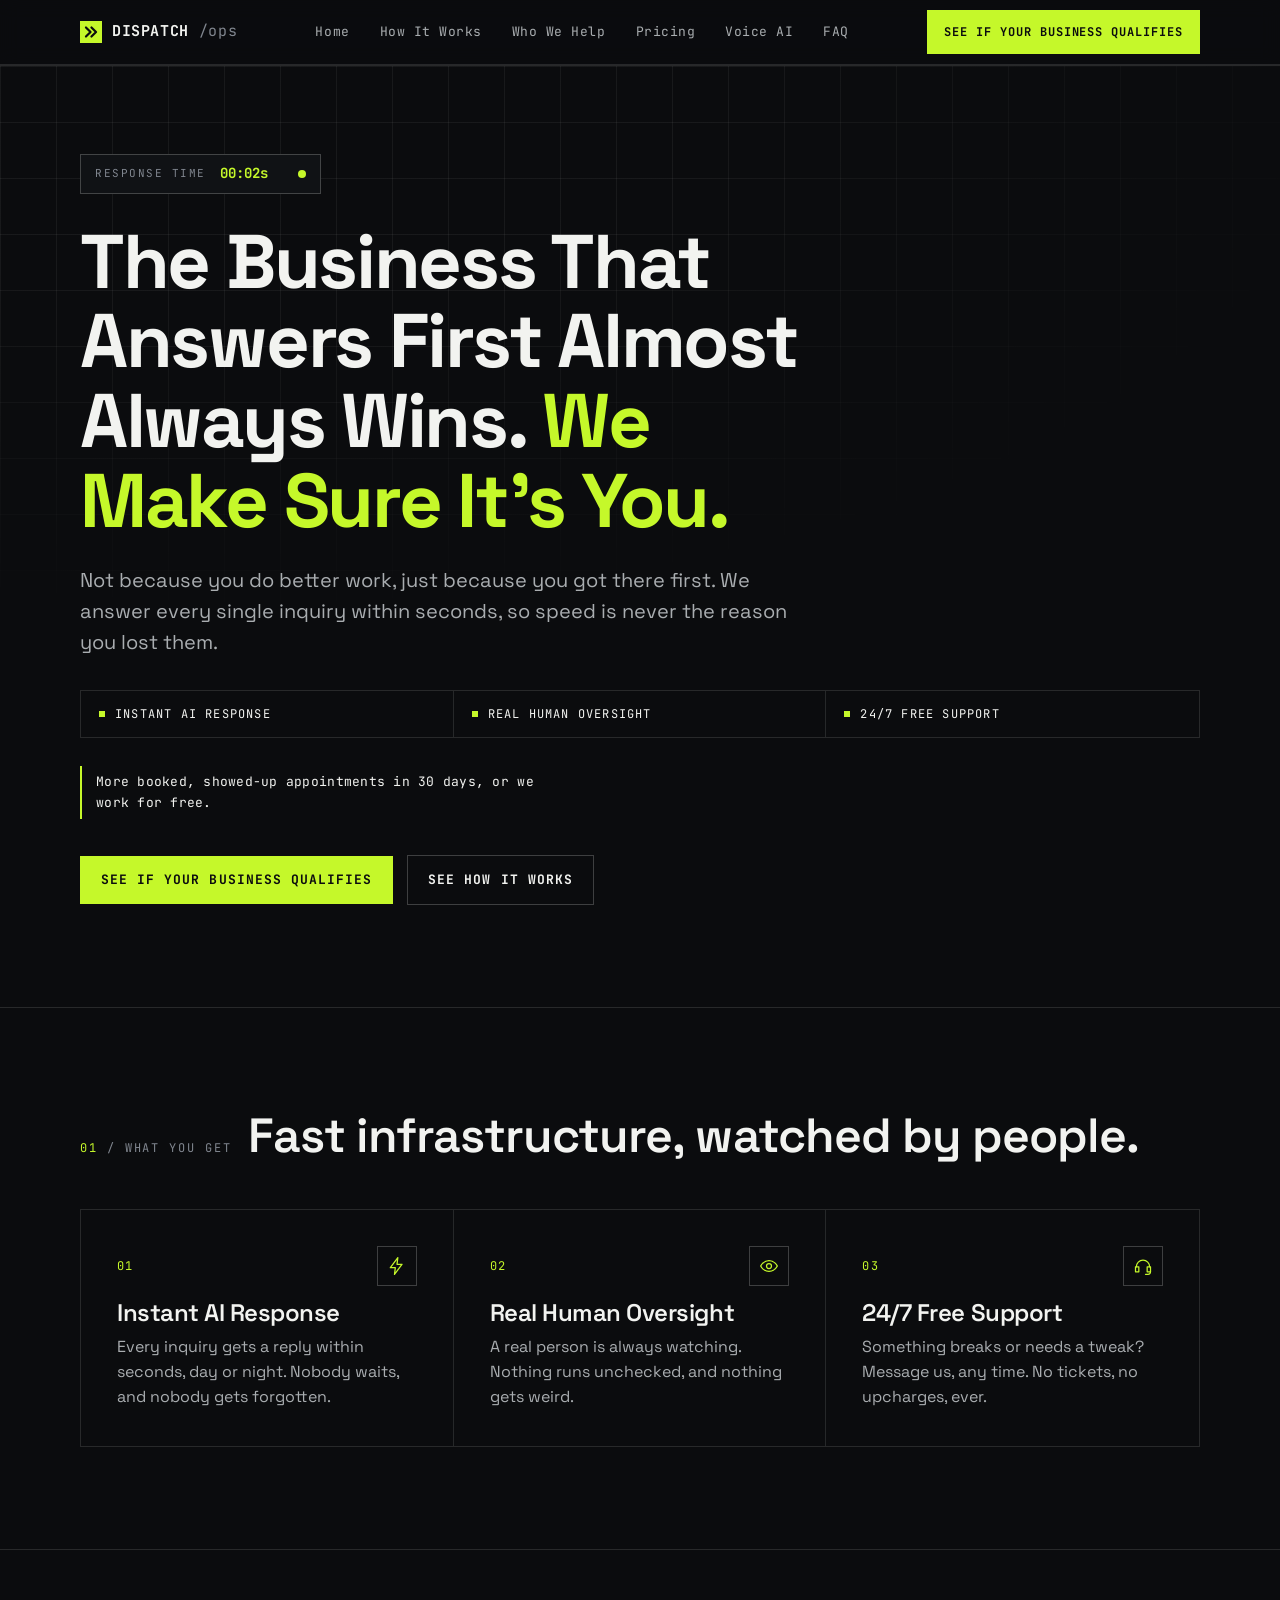
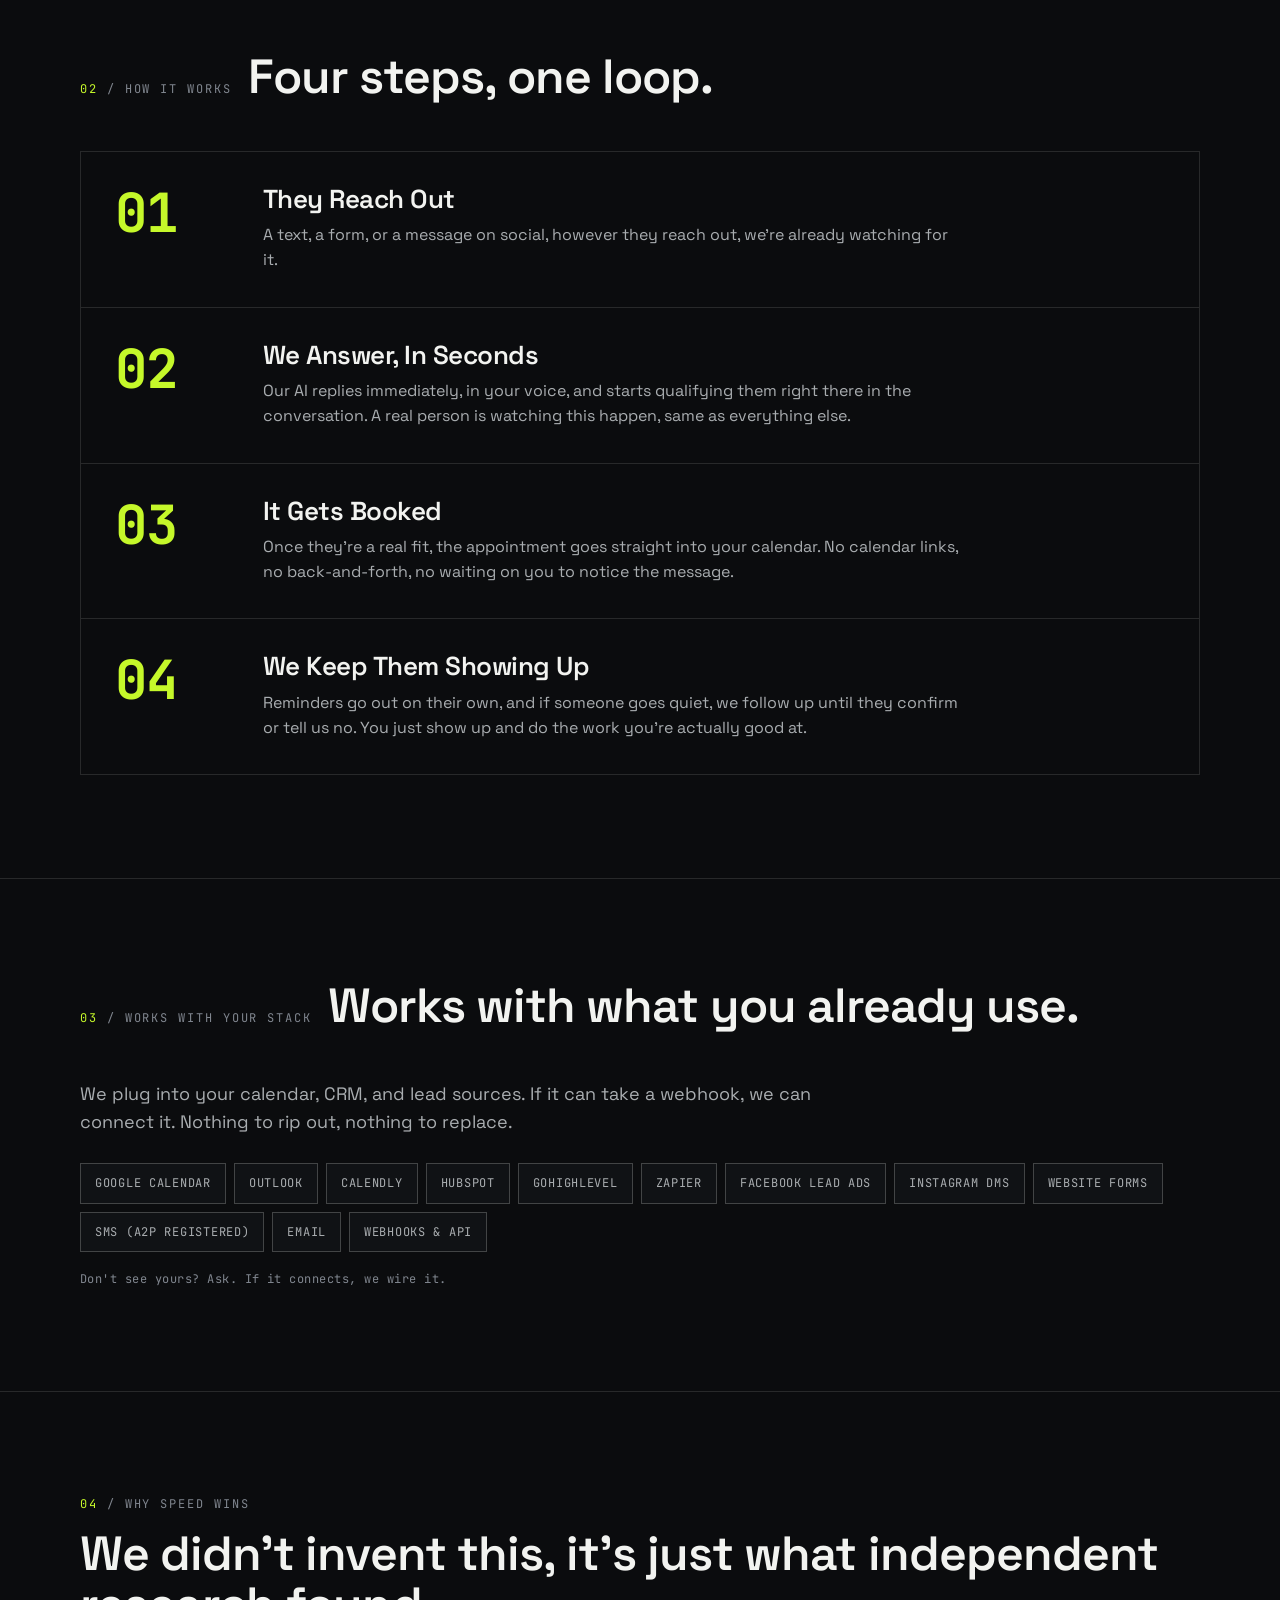
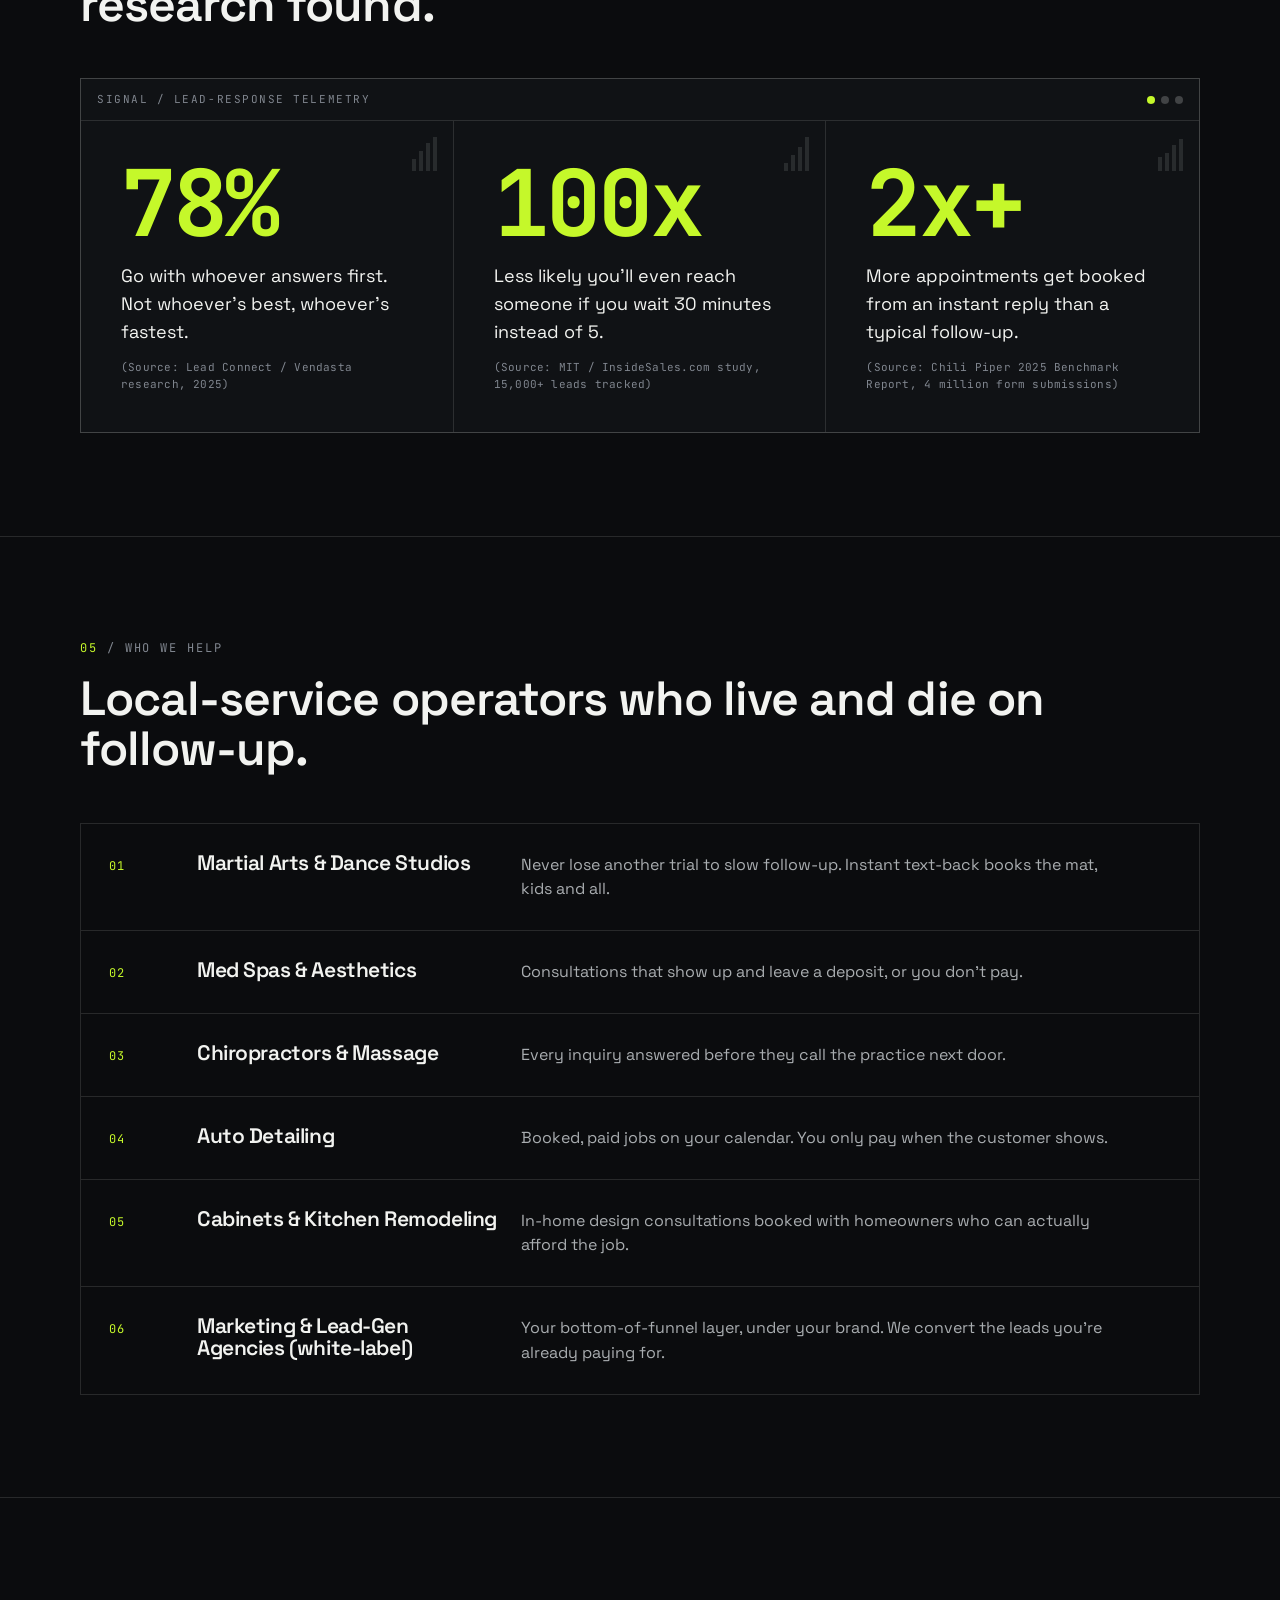
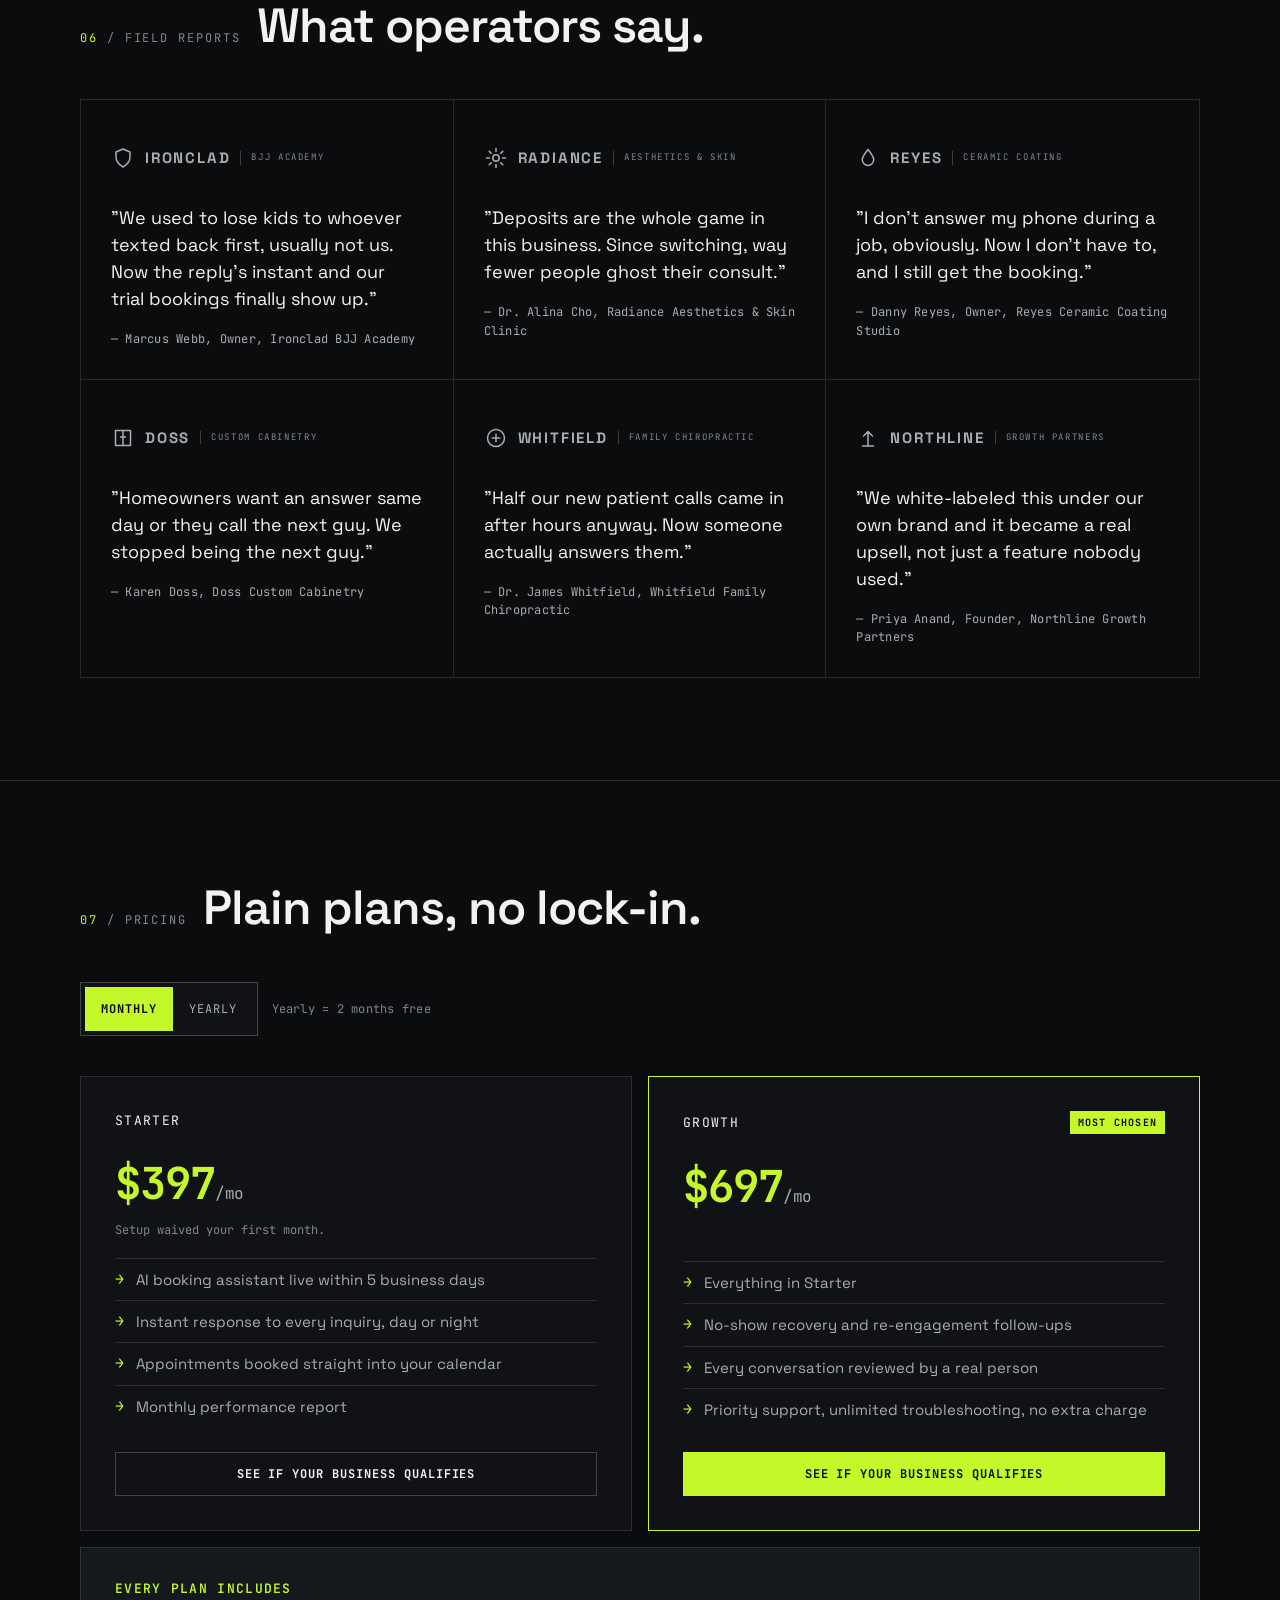
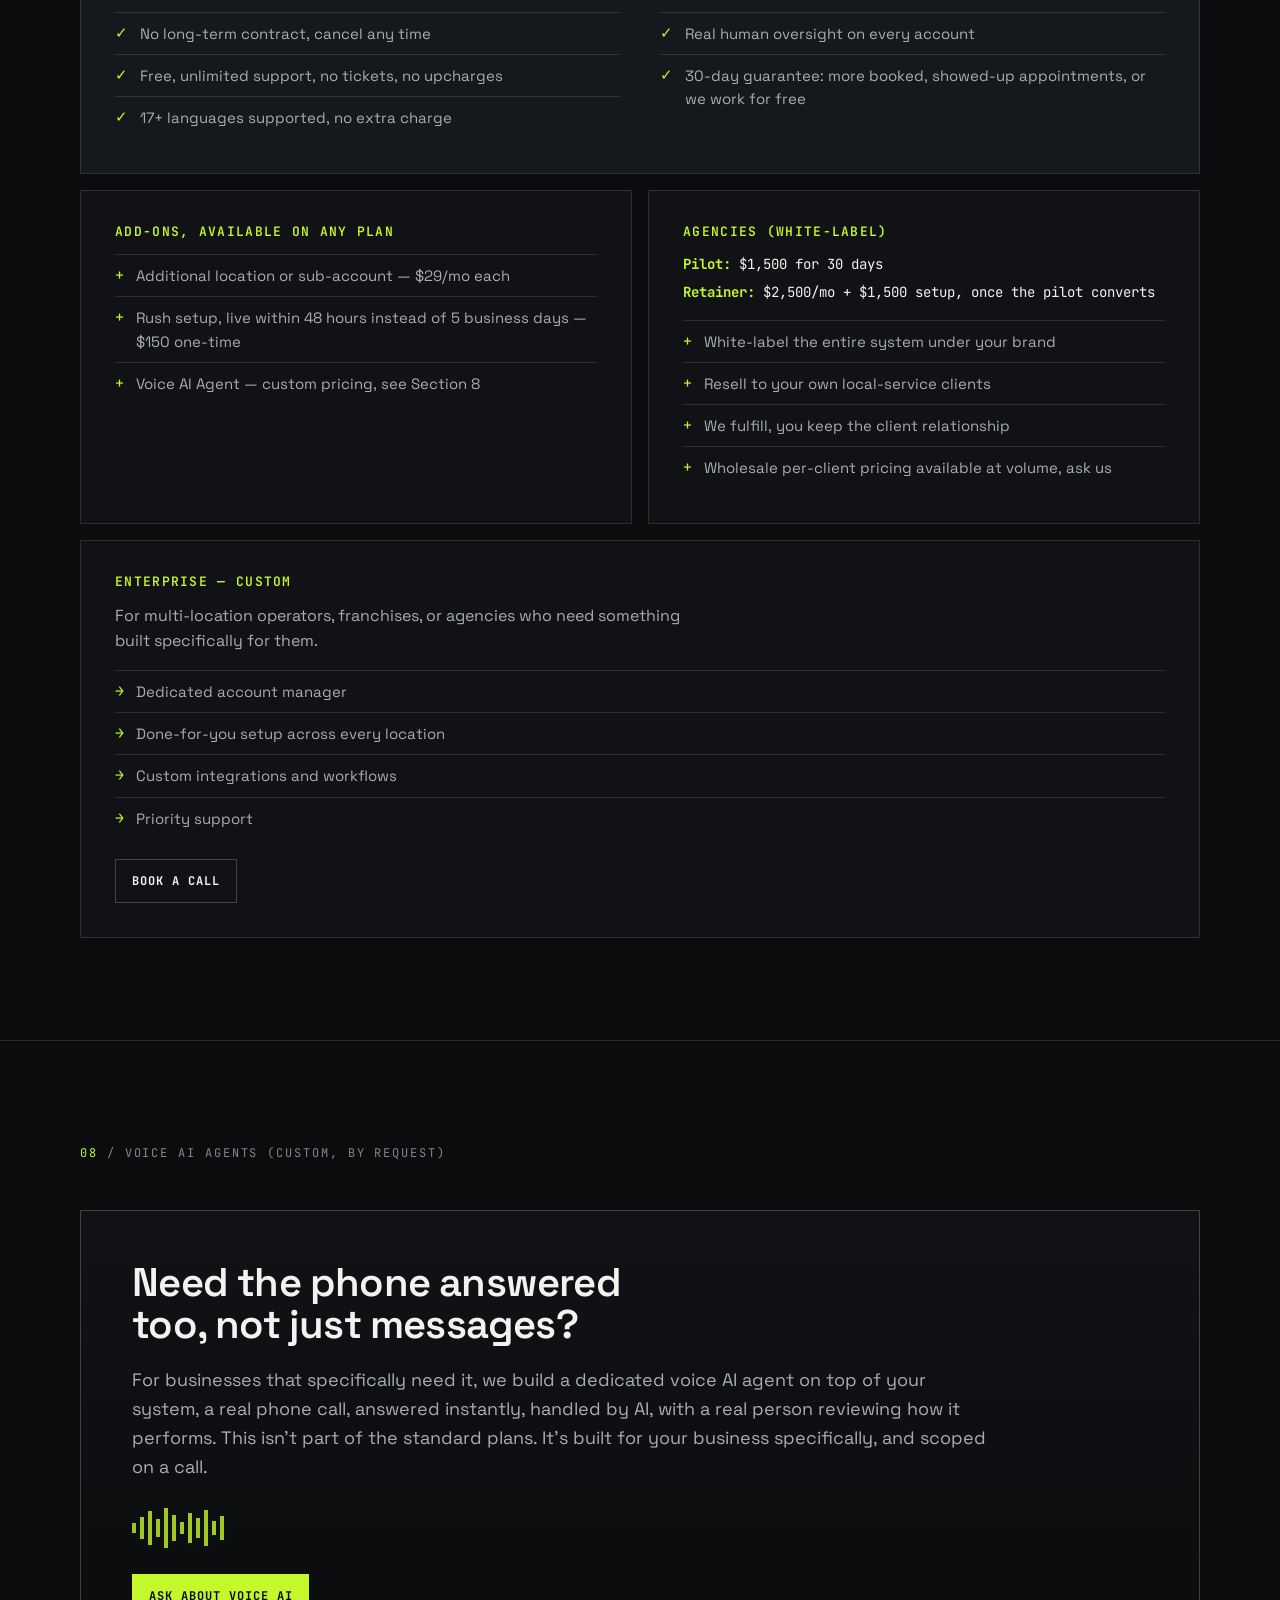
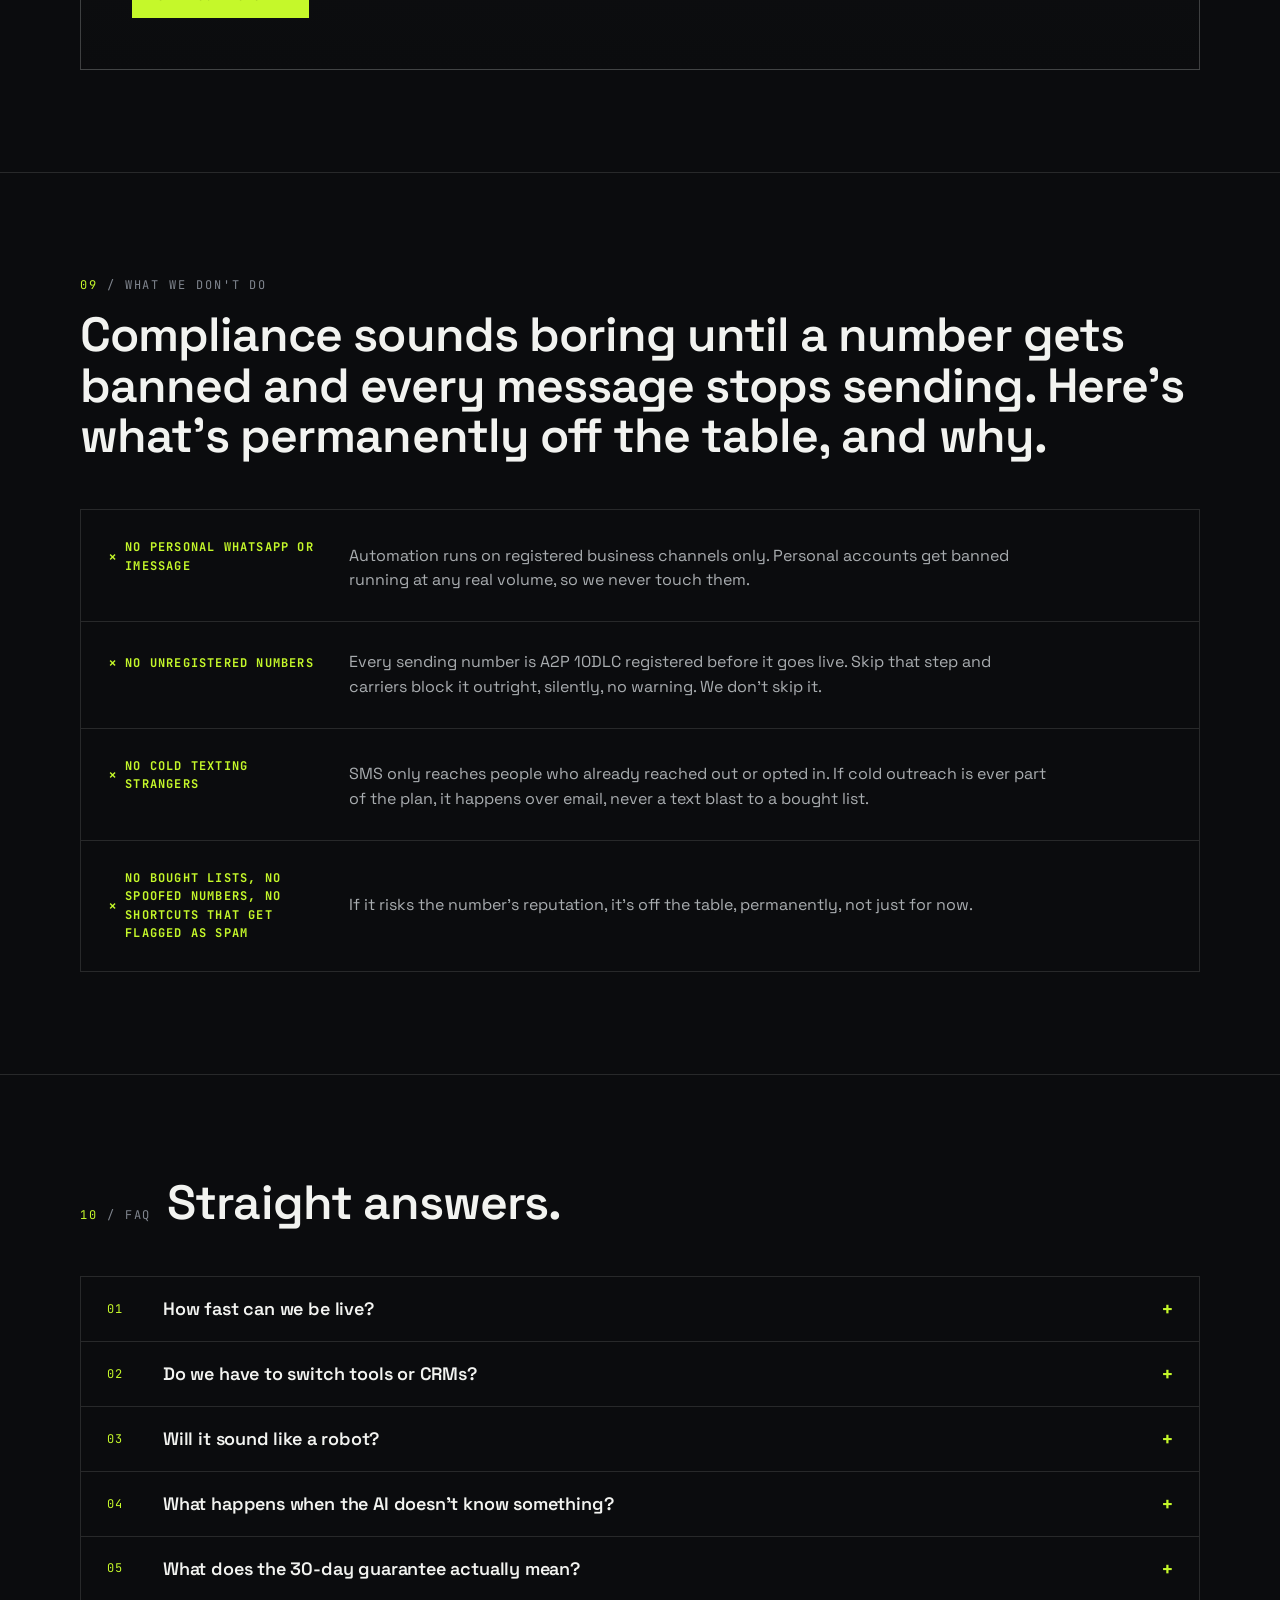
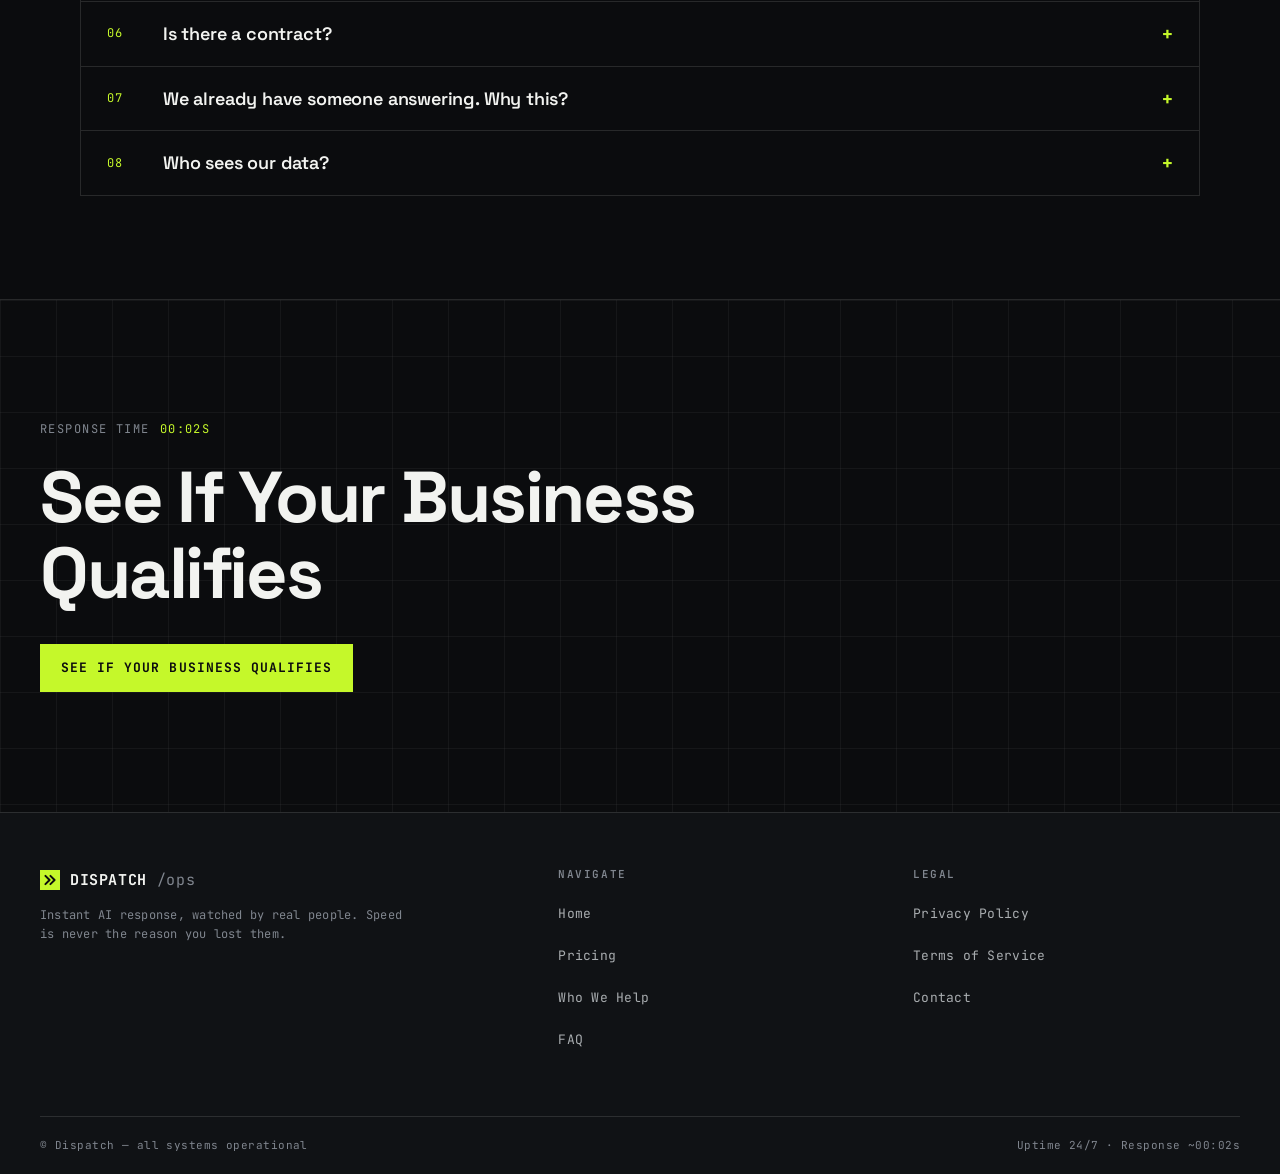
==== commit 6fe43c6c: "Brand mark + real-look testimonials + integrations section (Dispatch) Owner requests: make testimoni" ====
--- a/designs/01-dispatch/index.html
+++ b/designs/01-dispatch/index.html
@@ -11,7 +11,7 @@
 <link rel="preload" as="style" href="https://fonts.googleapis.com/css2?family=JetBrains+Mono:wght@400;700&family=Space+Grotesk:wght@400;600;700&display=swap">
 <link href="https://fonts.googleapis.com/css2?family=JetBrains+Mono:wght@400;700&family=Space+Grotesk:wght@400;600;700&display=swap" rel="stylesheet" media="print" onload="this.media='all'">
 <noscript><link href="https://fonts.googleapis.com/css2?family=JetBrains+Mono:wght@400;700&family=Space+Grotesk:wght@400;600;700&display=swap" rel="stylesheet"></noscript>
-<link rel="icon" href="data:image/svg+xml,%3Csvg xmlns='http://www.w3.org/2000/svg' viewBox='0 0 16 16'%3E%3Crect width='16' height='16' fill='%230B0C0E'/%3E%3Crect x='3' y='3' width='10' height='10' fill='%23C5F82A'/%3E%3C/svg%3E">
+<link rel="icon" href="data:image/svg+xml,%3Csvg xmlns='http://www.w3.org/2000/svg' viewBox='0 0 24 24'%3E%3Crect width='24' height='24' fill='%23C5F82A'/%3E%3Cpath d='M6.5 7l5 5-5 5M12.5 7l5 5-5 5' stroke='%230B0C0E' stroke-width='2.4' fill='none' stroke-linecap='round' stroke-linejoin='round'/%3E%3C/svg%3E">
 <style>
 /* metric-tuned local fallbacks — keep text width stable while webfonts load (less CLS) */
 @font-face{font-family:"Space Grotesk Fallback";src:local("Arial"),local("Helvetica");size-adjust:103%;ascent-override:99%;descent-override:25%;line-gap-override:0%}
@@ -78,7 +78,6 @@
 .site-header{position:sticky;top:0;z-index:100;background:rgba(11,12,14,0.86);backdrop-filter:blur(10px);border-bottom:1px solid var(--line)}
 .hbar{display:flex;align-items:center;justify-content:space-between;gap:16px;height:64px}
 .brand{display:flex;align-items:center;gap:10px;font-family:var(--mono);font-weight:700;font-size:15px;letter-spacing:0.04em}
-.brand .dot{width:12px;height:12px;background:var(--accent);display:inline-block}
 .brand .sub{color:var(--ink-faint);font-weight:400}
 .nav-desk{display:none;align-items:center;gap:6px}
 .nav-desk a{font-family:var(--mono);font-size:13px;letter-spacing:0.04em;color:var(--ink-dim);padding:10px 12px;min-height:44px;display:flex;align-items:center}
@@ -189,11 +188,9 @@
 }
 
 /* TESTIMONIALS (sec6) */
-.badge-ph{display:inline-flex;align-items:center;gap:8px;font-family:var(--mono);font-size:11px;text-transform:uppercase;letter-spacing:0.12em;color:var(--accent);border:1px solid var(--line-strong);padding:6px 10px}
 .tgrid{display:grid;grid-template-columns:1fr;gap:0;border:1px solid var(--line)}
 .tcell{padding:clamp(22px,3vw,30px);border-bottom:1px solid var(--line);display:flex;flex-direction:column;gap:18px}
 .tcell:last-child{border-bottom:0}
-.logo-ph{width:100%;height:56px;border:1px dashed var(--line-strong);display:flex;align-items:center;justify-content:center;font-family:var(--mono);font-size:10px;text-transform:uppercase;letter-spacing:0.14em;color:var(--ink-faint)}
 .tcell blockquote{margin:0;font-size:clamp(15px,1.9vw,18px);color:var(--ink);line-height:1.5}
 .tcell cite{font-style:normal;font-family:var(--mono);font-size:12px;color:var(--ink-dim);letter-spacing:0.02em}
 @media(min-width:720px){
@@ -278,7 +275,6 @@
 .foot-top{display:grid;grid-template-columns:1fr;gap:28px;padding:clamp(36px,5vw,56px) 0}
 .foot-brand{display:flex;flex-direction:column;gap:14px;max-width:38ch}
 .foot-brand .fb-name{display:flex;align-items:center;gap:10px;font-family:var(--mono);font-weight:700;font-size:15px;letter-spacing:0.04em}
-.foot-brand .fb-name .dot{width:12px;height:12px;background:var(--accent)}
 .foot-brand p{color:var(--ink-faint);font-family:var(--mono);font-size:12px;letter-spacing:0.02em;line-height:1.6}
 .foot-nav h3{font-family:var(--mono);font-size:11px;text-transform:uppercase;letter-spacing:0.14em;color:var(--ink-faint);margin-bottom:14px}
 .foot-nav ul{display:flex;flex-direction:column;gap:2px}
@@ -372,6 +368,22 @@
 .js-anim .rv.in{opacity:1;transform:none}
 @media print{.js-anim .rv{opacity:1 !important;transform:none !important}}
 
+/* brand mark */
+.brand .mark{width:22px;height:22px;flex:0 0 auto}
+.fb-name .mark{width:20px;height:20px;flex:0 0 auto}
+
+/* integrations strip */
+.stack-lede{color:var(--ink-dim);max-width:62ch;font-size:clamp(15px,1.9vw,18px);line-height:1.6;margin:0 0 26px}
+.chips{display:flex;flex-wrap:wrap;gap:8px}
+.chips li{font-family:var(--mono);font-size:12px;letter-spacing:0.06em;text-transform:uppercase;color:var(--ink-dim);border:1px solid var(--line-strong);background:var(--panel);padding:10px 14px}
+.stack-note{margin-top:18px;font-family:var(--mono);font-size:12px;color:var(--ink-faint);letter-spacing:0.04em}
+
+/* testimonial logo lockups */
+.logo-real{display:flex;align-items:center;gap:10px;height:56px;color:var(--ink-dim)}
+.logo-real svg{width:24px;height:24px;flex:0 0 auto}
+.lr-name{font-family:var(--grot);font-weight:700;font-size:15px;letter-spacing:0.12em}
+.lr-sub{font-family:var(--mono);font-size:9px;letter-spacing:0.18em;color:var(--ink-faint);text-transform:uppercase;border-left:1px solid var(--line-strong);padding-left:10px}
+
 /* hidden util */
 [hidden]{display:none !important}
 .visually-hidden{position:absolute;width:1px;height:1px;padding:0;margin:-1px;overflow:hidden;clip:rect(0 0 0 0);white-space:nowrap;border:0}
@@ -404,7 +416,7 @@
 <header class="site-header">
   <div class="wrap hbar">
     <a class="brand" href="#top">
-      <span class="dot" aria-hidden="true"></span>
+      <svg class="mark" viewBox="0 0 24 24" aria-hidden="true"><rect width="24" height="24" fill="#C5F82A"/><path d="M6.5 7l5 5-5 5M12.5 7l5 5-5 5" stroke="#0B0C0E" stroke-width="2.4" fill="none" stroke-linecap="round" stroke-linejoin="round"/></svg>
       DISPATCH<span class="sub">/ops</span>
     </a>
     <nav class="nav-desk" aria-label="Primary">
@@ -534,11 +546,37 @@
   </div>
 </section>
 
+<!-- SECTION 3b: WORKS WITH YOUR STACK (added by owner request review) -->
+<section id="stack" aria-labelledby="s3bh" class="sec-pad">
+  <div class="wrap">
+    <div class="sec-head">
+      <span class="eyebrow"><span class="idx">03</span> / Works with your stack</span>
+      <h2 id="s3bh">Works with what you already use.</h2>
+    </div>
+    <p class="stack-lede">We plug into your calendar, CRM, and lead sources. If it can take a webhook, we can connect it. Nothing to rip out, nothing to replace.</p>
+    <ul class="chips rv">
+      <li>Google Calendar</li>
+      <li>Outlook</li>
+      <li>Calendly</li>
+      <li>HubSpot</li>
+      <li>GoHighLevel</li>
+      <li>Zapier</li>
+      <li>Facebook Lead Ads</li>
+      <li>Instagram DMs</li>
+      <li>Website forms</li>
+      <li>SMS (A2P registered)</li>
+      <li>Email</li>
+      <li>Webhooks &amp; API</li>
+    </ul>
+    <p class="stack-note">Don't see yours? Ask. If it connects, we wire it.</p>
+  </div>
+</section>
+
 <!-- SECTION 4: WHY SPEED WINS — telemetry dashboard -->
 <section aria-labelledby="s4h" class="sec-pad">
   <div class="wrap">
     <div class="sec-head">
-      <span class="eyebrow"><span class="idx">03</span> / Why speed wins</span>
+      <span class="eyebrow"><span class="idx">04</span> / Why speed wins</span>
       <h2 id="s4h">We didn't invent this, it's just what independent research found.</h2>
     </div>
     <div class="telemetry">
@@ -574,7 +612,7 @@
 <section id="who" aria-labelledby="s5h" class="sec-pad">
   <div class="wrap">
     <div class="sec-head">
-      <span class="eyebrow"><span class="idx">04</span> / Who we help</span>
+      <span class="eyebrow"><span class="idx">05</span> / Who we help</span>
       <h2 id="s5h">Local-service operators who live and die on follow-up.</h2>
     </div>
     <div class="verticals">
@@ -617,38 +655,37 @@
 <section aria-labelledby="s6h" class="sec-pad">
   <div class="wrap">
     <div class="sec-head">
-      <span class="eyebrow"><span class="idx">05</span> / Field reports</span>
+      <span class="eyebrow"><span class="idx">06</span> / Field reports</span>
       <h2 id="s6h">What operators say.</h2>
-      <span class="badge-ph">Placeholder — sample data</span>
     </div>
     <div class="tgrid">
       <div class="tcell rv">
-        <div class="logo-ph" aria-hidden="true">Logo placeholder</div>
+        <div class="logo-real" aria-hidden="true"><svg viewBox="0 0 24 24" fill="none" stroke="currentColor" stroke-width="1.5" stroke-linecap="round" stroke-linejoin="round"><path d="M12 3l7 3v5c0 4.6-2.9 7.6-7 10-4.1-2.4-7-5.4-7-10V6z"/></svg><span class="lr-name">IRONCLAD</span><span class="lr-sub">BJJ Academy</span></div>
         <blockquote>"We used to lose kids to whoever texted back first, usually not us. Now the reply's instant and our trial bookings finally show up."</blockquote>
         <cite>— Marcus Webb, Owner, Ironclad BJJ Academy</cite>
       </div>
       <div class="tcell rv">
-        <div class="logo-ph" aria-hidden="true">Logo placeholder</div>
+        <div class="logo-real" aria-hidden="true"><svg viewBox="0 0 24 24" fill="none" stroke="currentColor" stroke-width="1.5" stroke-linecap="round" stroke-linejoin="round"><circle cx="12" cy="12" r="3.2"/><path d="M12 2.5v3M12 18.5v3M2.5 12h3M18.5 12h3M5.2 5.2l2.1 2.1M16.7 16.7l2.1 2.1M18.8 5.2l-2.1 2.1M7.3 16.7l-2.1 2.1"/></svg><span class="lr-name">RADIANCE</span><span class="lr-sub">Aesthetics &amp; Skin</span></div>
         <blockquote>"Deposits are the whole game in this business. Since switching, way fewer people ghost their consult."</blockquote>
         <cite>— Dr. Alina Cho, Radiance Aesthetics &amp; Skin Clinic</cite>
       </div>
       <div class="tcell rv">
-        <div class="logo-ph" aria-hidden="true">Logo placeholder</div>
+        <div class="logo-real" aria-hidden="true"><svg viewBox="0 0 24 24" fill="none" stroke="currentColor" stroke-width="1.5" stroke-linecap="round" stroke-linejoin="round"><path d="M12 3.5c3.8 4.6 5.7 7.5 5.7 10.2a5.7 5.7 0 1 1-11.4 0C6.3 11 8.2 8.1 12 3.5z"/></svg><span class="lr-name">REYES</span><span class="lr-sub">Ceramic Coating</span></div>
         <blockquote>"I don't answer my phone during a job, obviously. Now I don't have to, and I still get the booking."</blockquote>
         <cite>— Danny Reyes, Owner, Reyes Ceramic Coating Studio</cite>
       </div>
       <div class="tcell rv">
-        <div class="logo-ph" aria-hidden="true">Logo placeholder</div>
+        <div class="logo-real" aria-hidden="true"><svg viewBox="0 0 24 24" fill="none" stroke="currentColor" stroke-width="1.5" stroke-linecap="round" stroke-linejoin="round"><rect x="4.5" y="4.5" width="15" height="15"/><path d="M12 4.5v15M9.4 11h1.7M12.9 11h1.7"/></svg><span class="lr-name">DOSS</span><span class="lr-sub">Custom Cabinetry</span></div>
         <blockquote>"Homeowners want an answer same day or they call the next guy. We stopped being the next guy."</blockquote>
         <cite>— Karen Doss, Doss Custom Cabinetry</cite>
       </div>
       <div class="tcell rv">
-        <div class="logo-ph" aria-hidden="true">Logo placeholder</div>
+        <div class="logo-real" aria-hidden="true"><svg viewBox="0 0 24 24" fill="none" stroke="currentColor" stroke-width="1.5" stroke-linecap="round" stroke-linejoin="round"><circle cx="12" cy="12" r="8.5"/><path d="M12 8.2v7.6M8.2 12h7.6"/></svg><span class="lr-name">WHITFIELD</span><span class="lr-sub">Family Chiropractic</span></div>
         <blockquote>"Half our new patient calls came in after hours anyway. Now someone actually answers them."</blockquote>
         <cite>— Dr. James Whitfield, Whitfield Family Chiropractic</cite>
       </div>
       <div class="tcell rv">
-        <div class="logo-ph" aria-hidden="true">Logo placeholder</div>
+        <div class="logo-real" aria-hidden="true"><svg viewBox="0 0 24 24" fill="none" stroke="currentColor" stroke-width="1.5" stroke-linecap="round" stroke-linejoin="round"><path d="M12 20V5.5M7.5 10L12 5.5 16.5 10M6.5 20h11"/></svg><span class="lr-name">NORTHLINE</span><span class="lr-sub">Growth Partners</span></div>
         <blockquote>"We white-labeled this under our own brand and it became a real upsell, not just a feature nobody used."</blockquote>
         <cite>— Priya Anand, Founder, Northline Growth Partners</cite>
       </div>
@@ -660,7 +697,7 @@
 <section id="pricing" aria-labelledby="s7h" class="sec-pad">
   <div class="wrap">
     <div class="sec-head">
-      <span class="eyebrow"><span class="idx">06</span> / Pricing</span>
+      <span class="eyebrow"><span class="idx">07</span> / Pricing</span>
       <h2 id="s7h">Plain plans, no lock-in.</h2>
     </div>
 
@@ -754,7 +791,7 @@
 <section id="voice" aria-labelledby="s8h" class="sec-pad">
   <div class="wrap">
     <div class="sec-head">
-      <span class="eyebrow"><span class="idx">07</span> / Voice AI Agents (Custom, By Request)</span>
+      <span class="eyebrow"><span class="idx">08</span> / Voice AI Agents (Custom, By Request)</span>
     </div>
     <div class="voice">
       <h2 id="s8h">Need the phone answered too, not just messages?</h2>
@@ -773,7 +810,7 @@
 <section aria-labelledby="s9h" class="sec-pad">
   <div class="wrap">
     <div class="sec-head">
-      <span class="eyebrow"><span class="idx">08</span> / What we don't do</span>
+      <span class="eyebrow"><span class="idx">09</span> / What we don't do</span>
       <h2 id="s9h">Compliance sounds boring until a number gets banned and every message stops sending. Here's what's permanently off the table, and why.</h2>
     </div>
     <div class="dont">
@@ -801,7 +838,7 @@
 <section id="faq" aria-labelledby="s9bh" class="sec-pad">
   <div class="wrap">
     <div class="sec-head">
-      <span class="eyebrow"><span class="idx">09</span> / FAQ</span>
+      <span class="eyebrow"><span class="idx">10</span> / FAQ</span>
       <h2 id="s9bh">Straight answers.</h2>
     </div>
     <div class="faq rv">
@@ -859,7 +896,7 @@
 <footer class="site-footer">
   <div class="wrap foot-top">
     <div class="foot-brand">
-      <span class="fb-name"><span class="dot" aria-hidden="true"></span> DISPATCH<span style="color:var(--ink-faint);font-weight:400">/ops</span></span>
+      <span class="fb-name"><svg class="mark" viewBox="0 0 24 24" aria-hidden="true"><rect width="24" height="24" fill="#C5F82A"/><path d="M6.5 7l5 5-5 5M12.5 7l5 5-5 5" stroke="#0B0C0E" stroke-width="2.4" fill="none" stroke-linecap="round" stroke-linejoin="round"/></svg> DISPATCH<span style="color:var(--ink-faint);font-weight:400">/ops</span></span>
       <p>Instant AI response, watched by real people. Speed is never the reason you lost them.</p>
     </div>
     <nav class="foot-nav" aria-label="Footer">
@@ -881,7 +918,7 @@
     </nav>
   </div>
   <div class="wrap foot-bot">
-    <span>© {{BRAND_NAME}} — all systems operational</span>
+    <span>© Dispatch — all systems operational</span>
     <span class="tick">Uptime 24/7 · Response ~00:02s</span>
   </div>
 </footer>
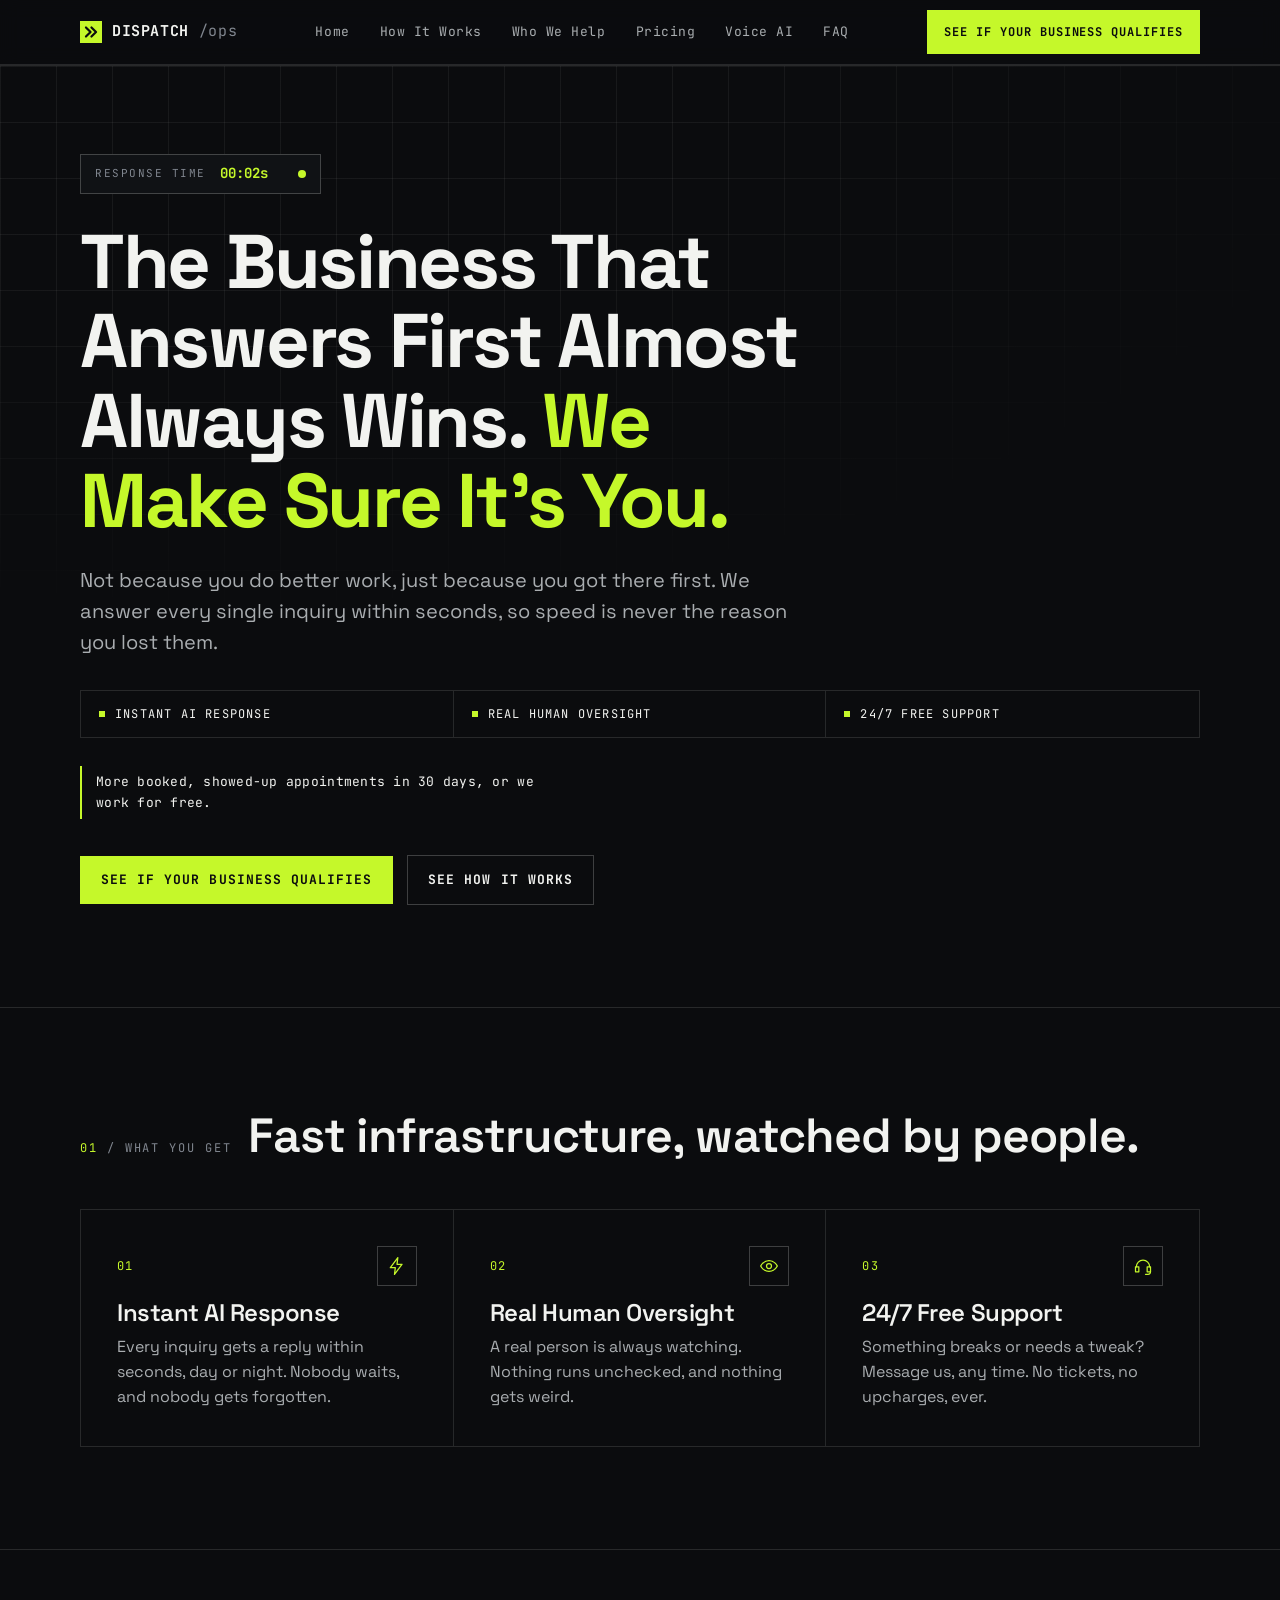
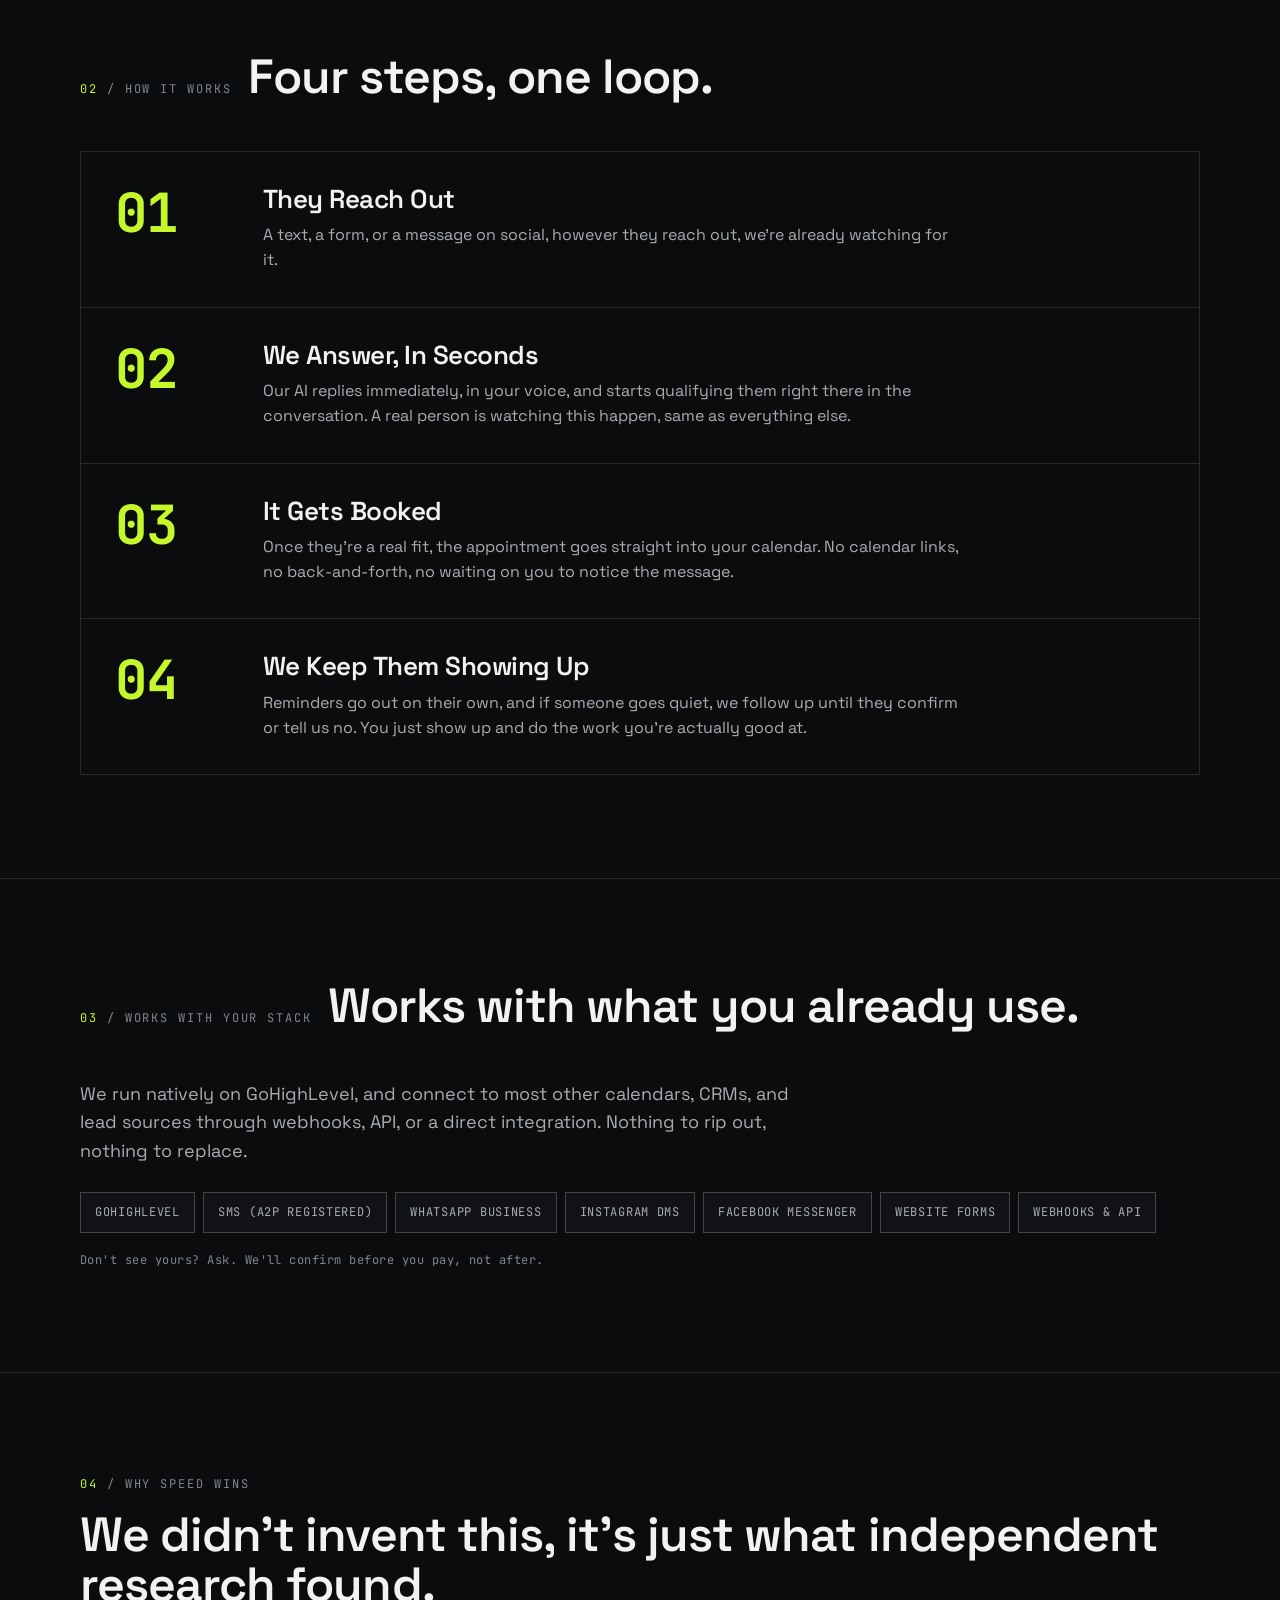
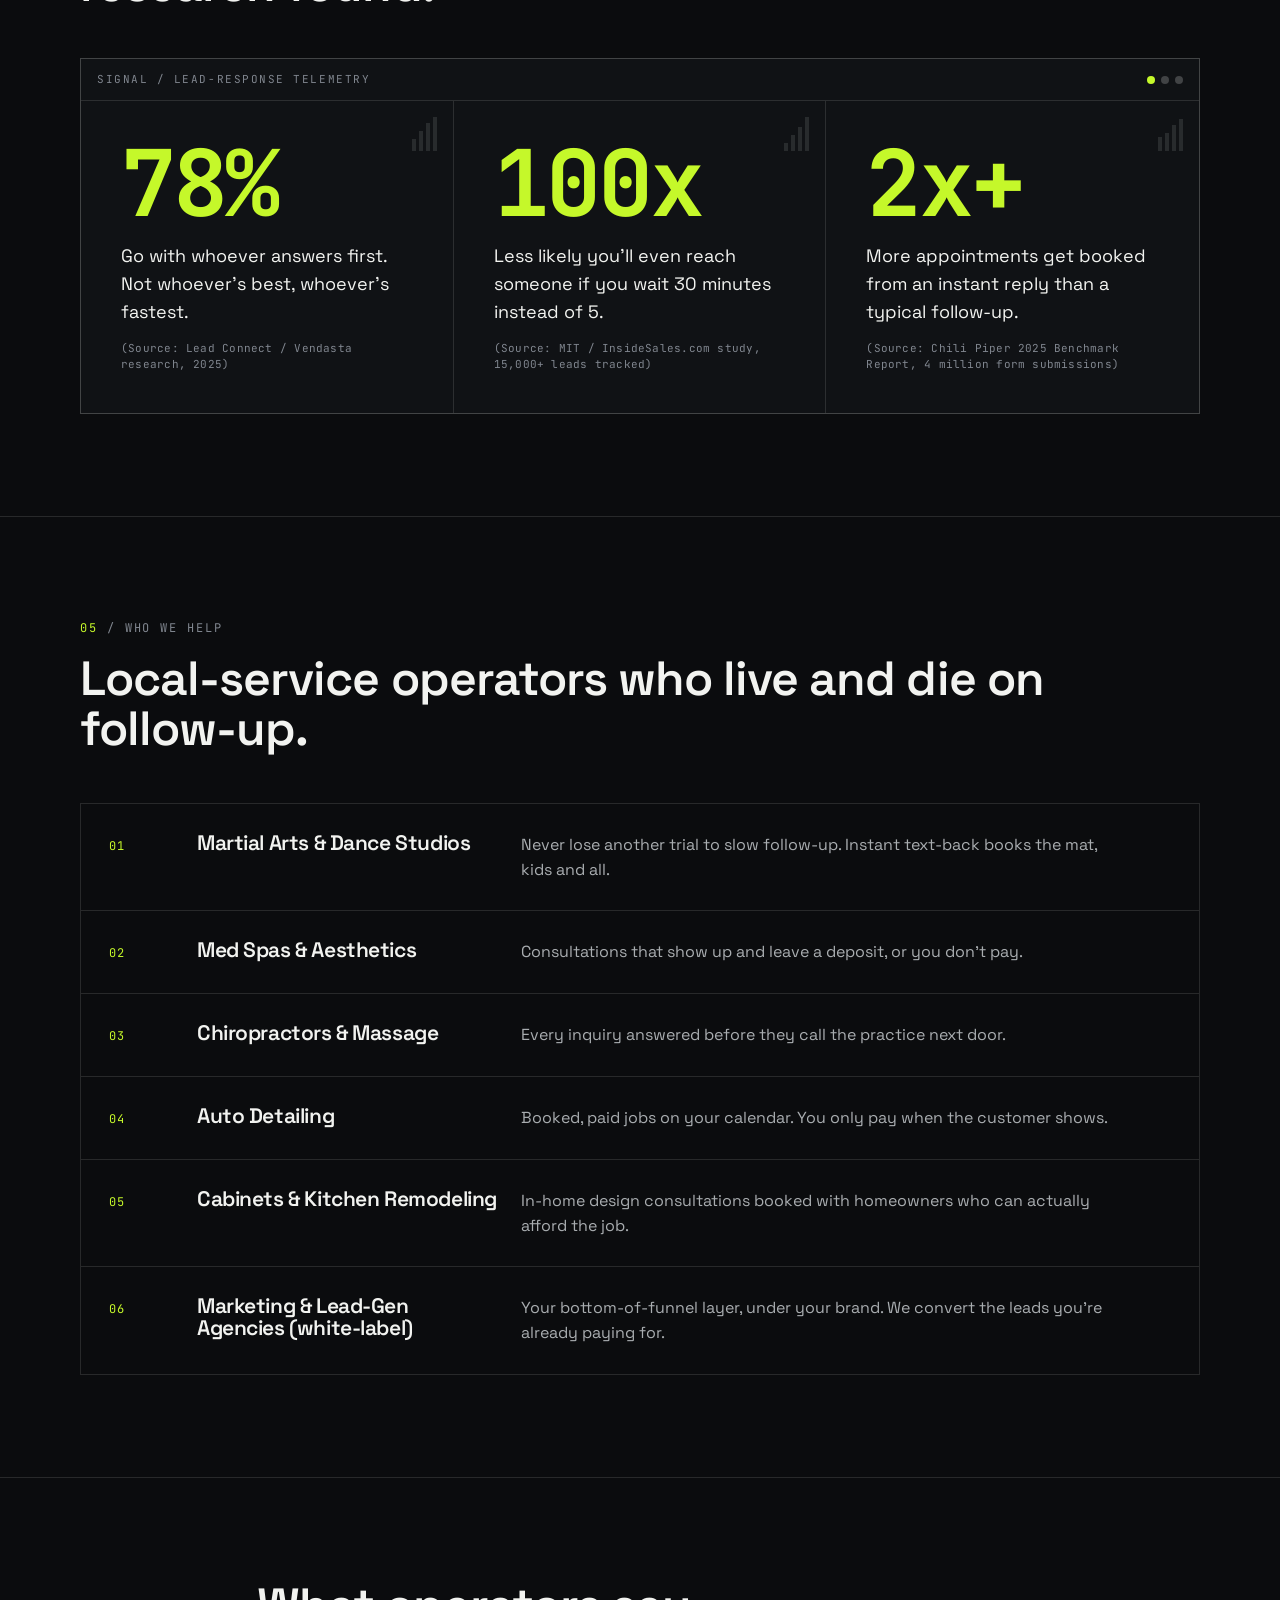
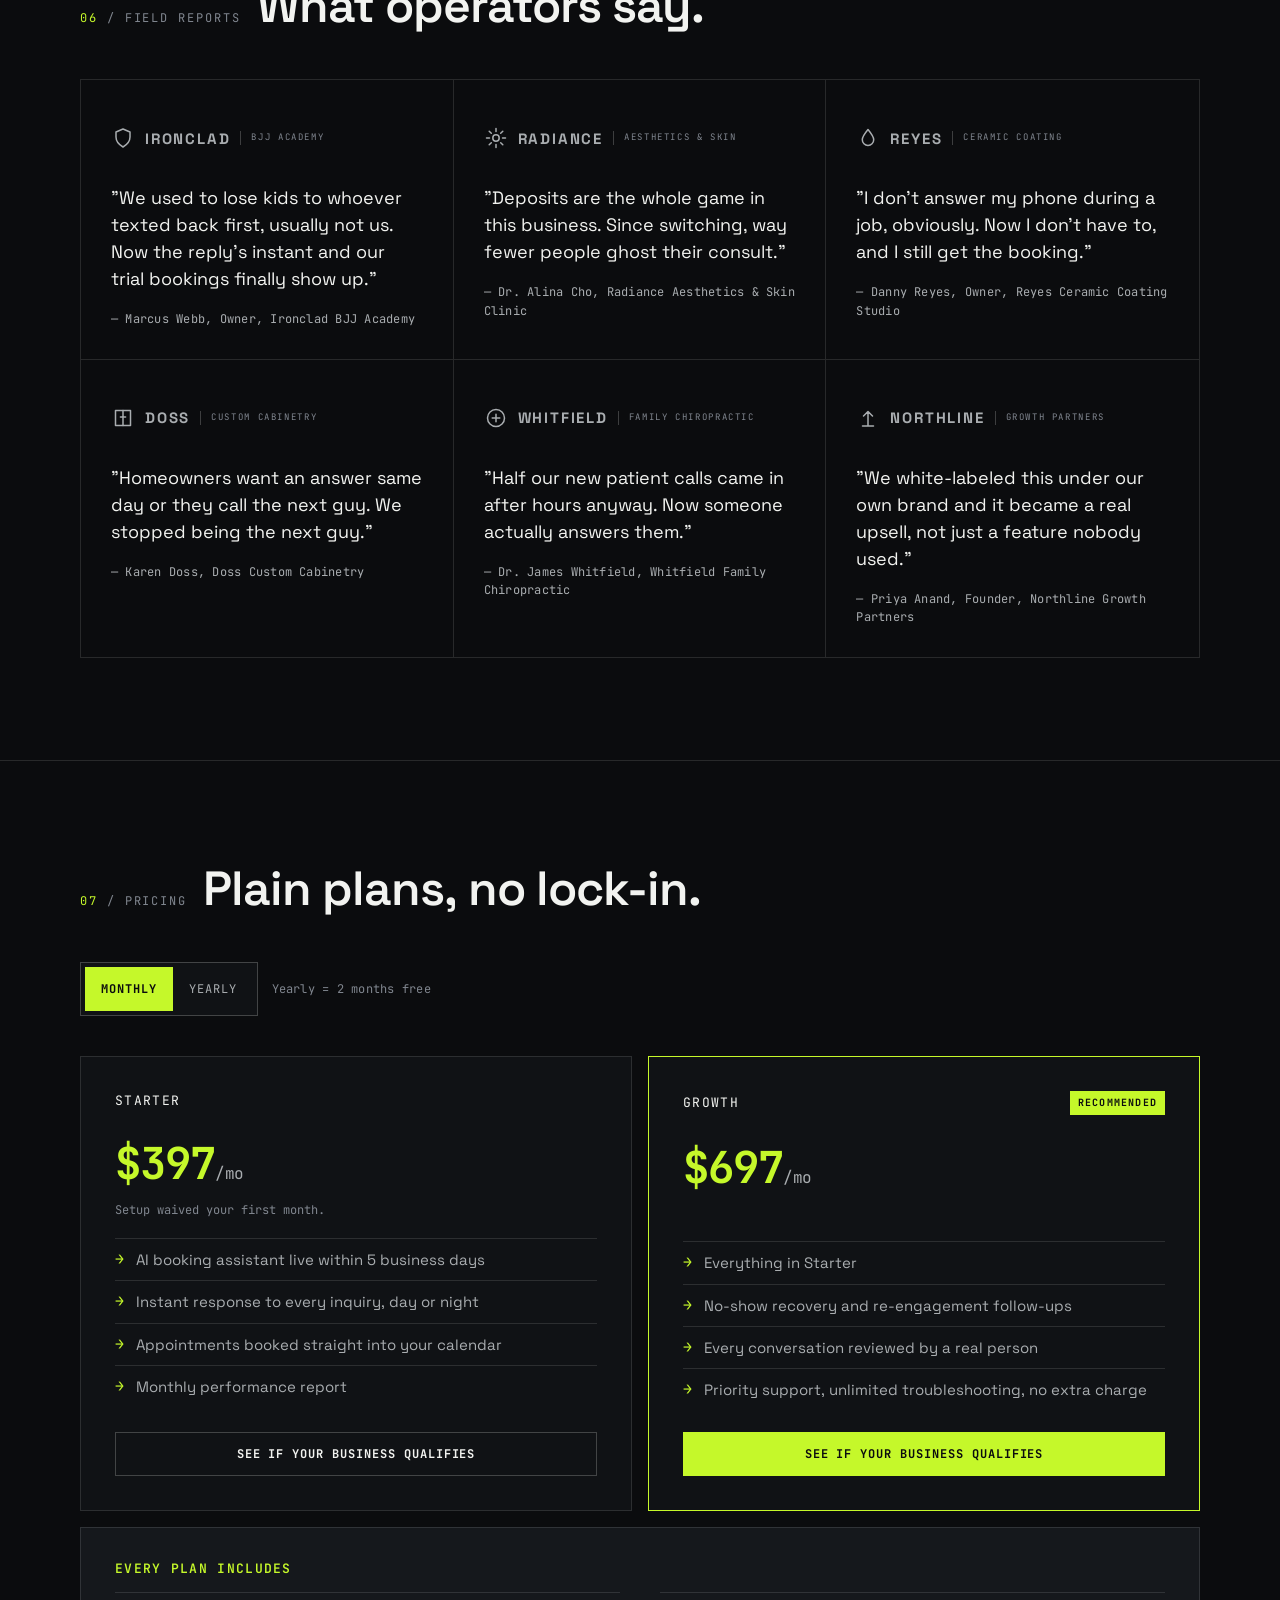
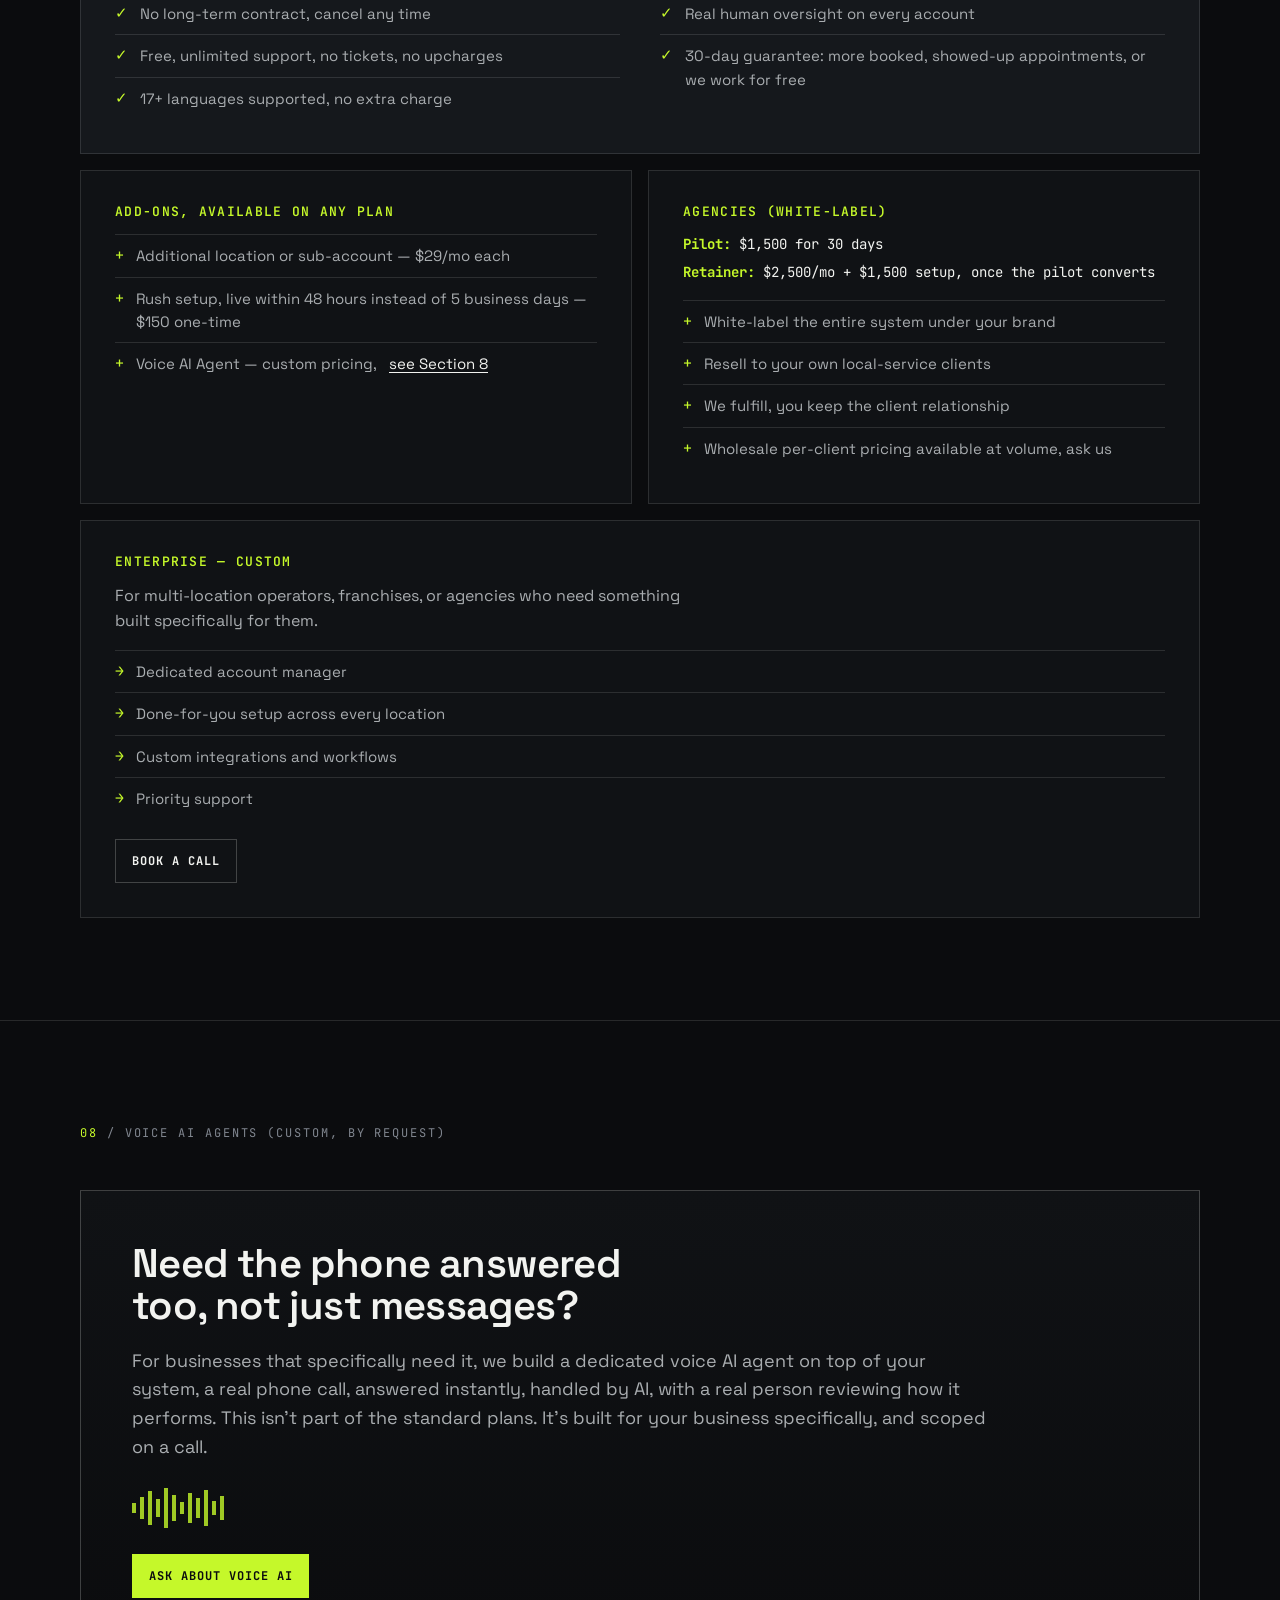
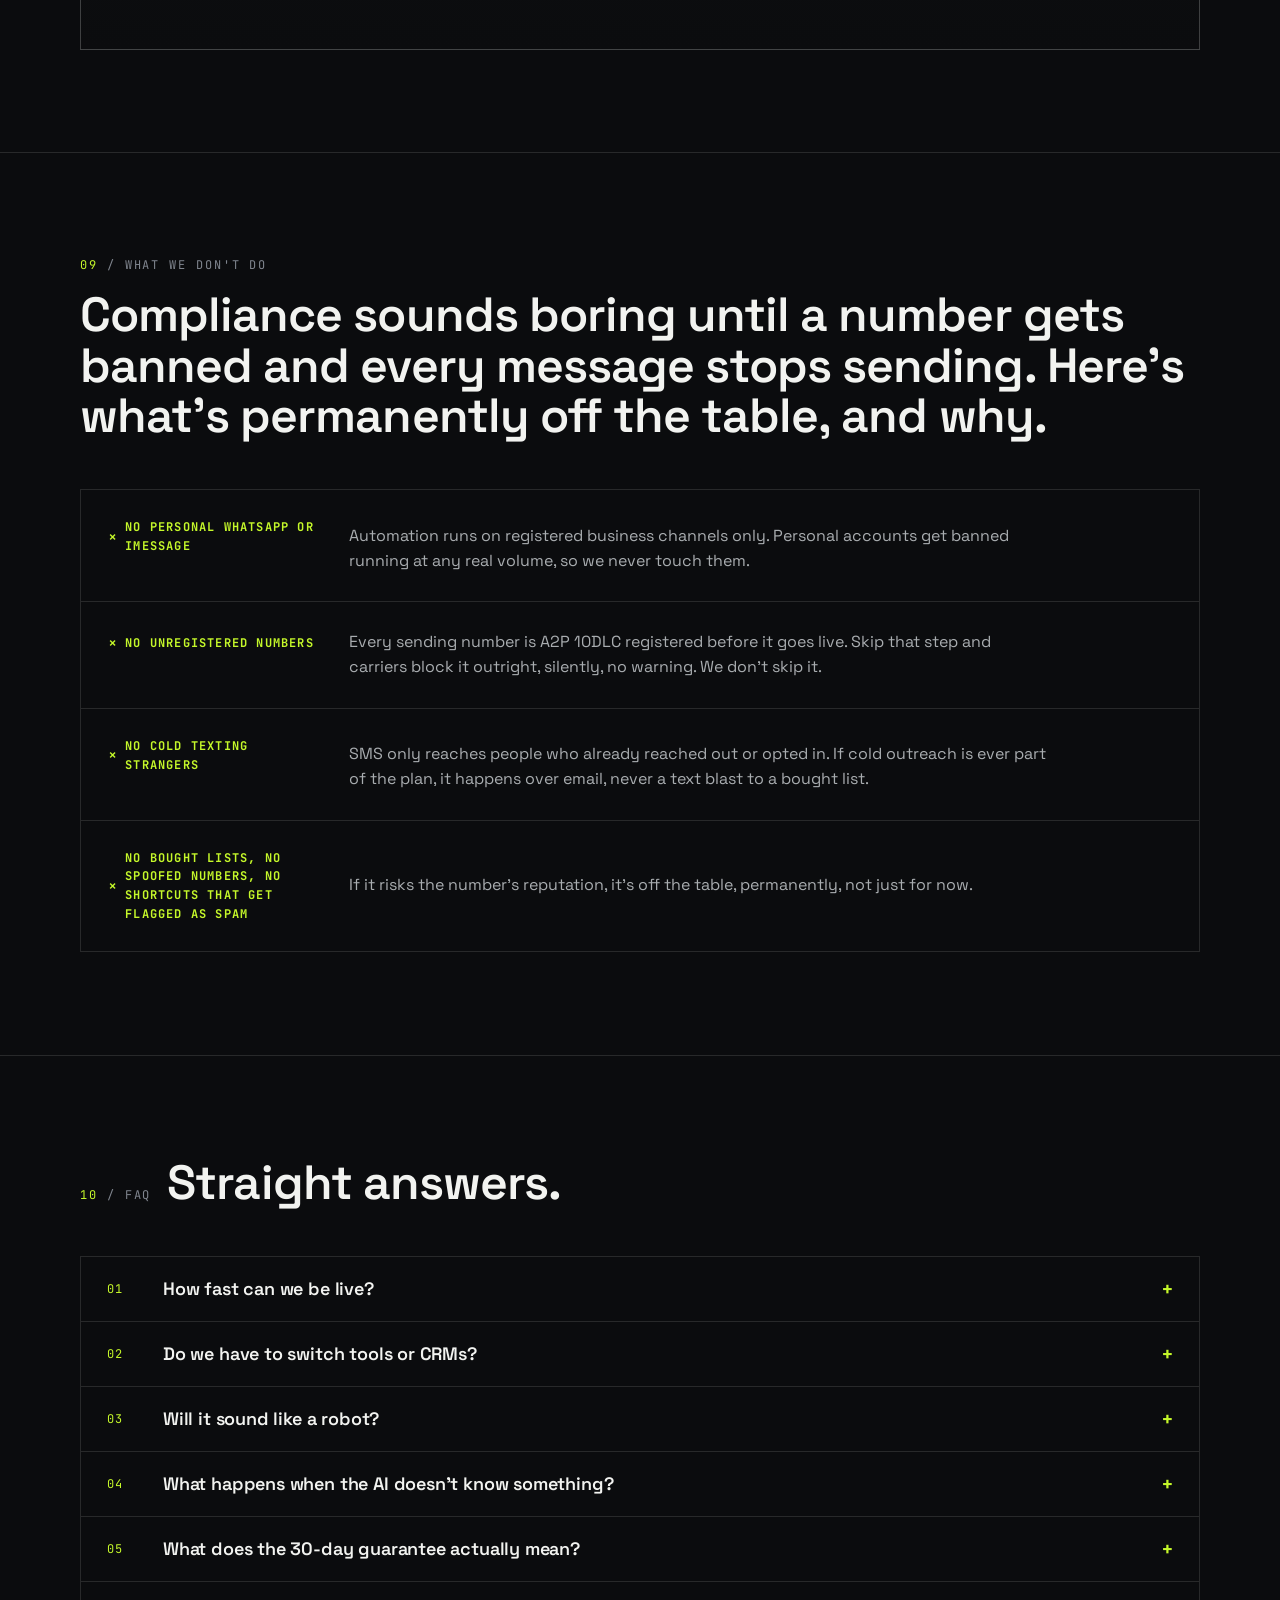
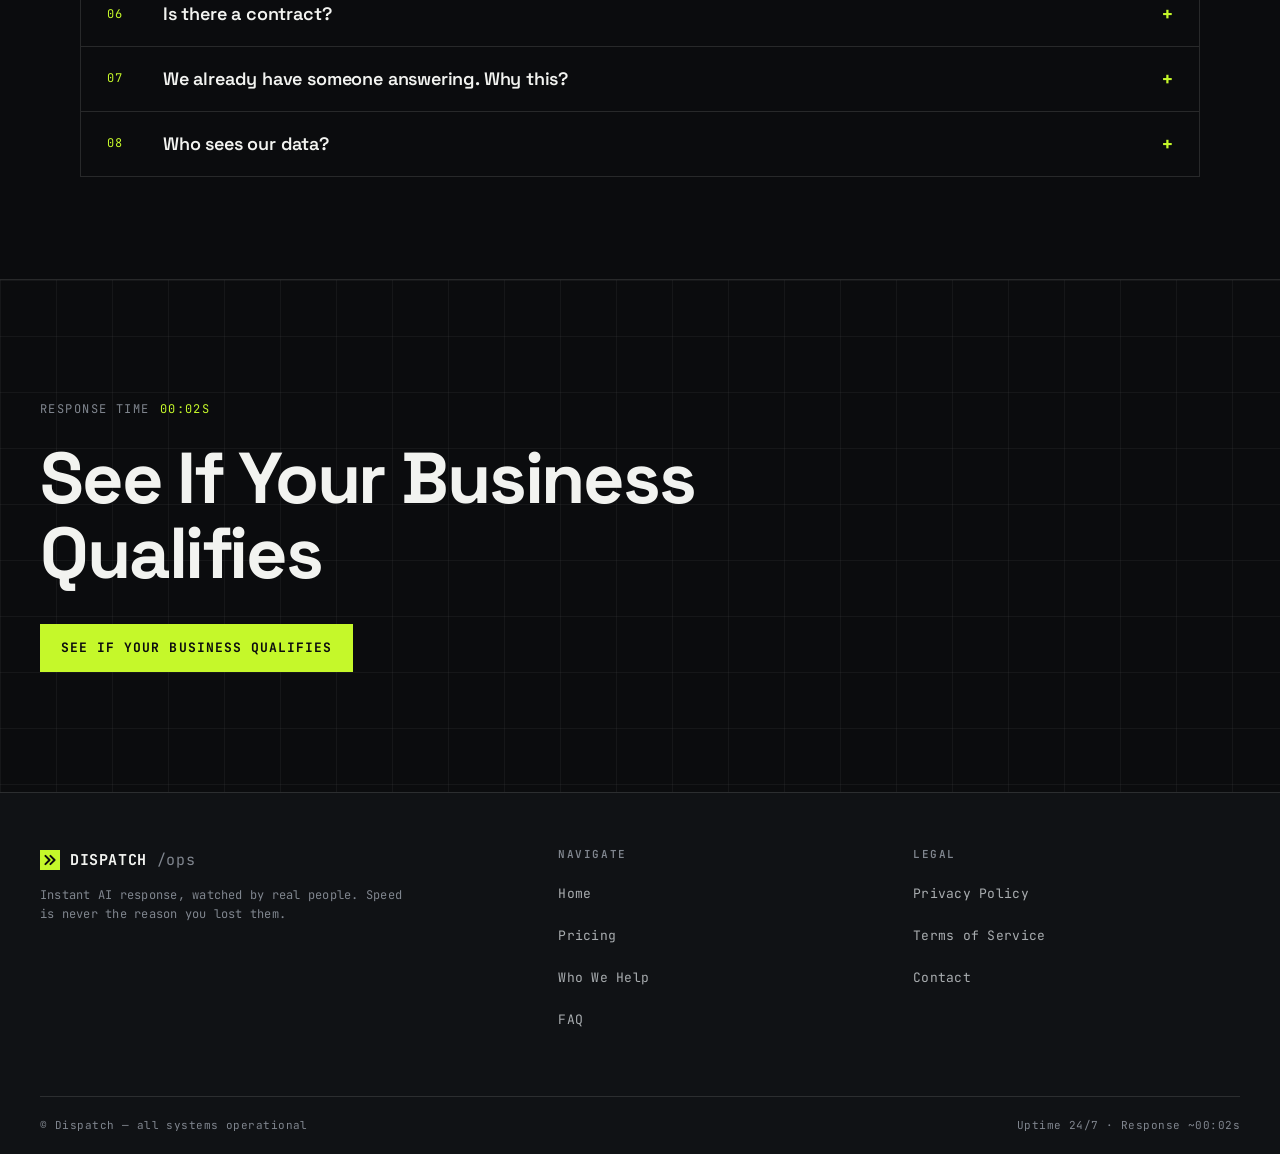
==== commit 410acdd8: "Apply owner's copy-review fixes: confirmed-only integrations, honest labels Owner ran an external co" ====
--- a/designs/01-dispatch/index.html
+++ b/designs/01-dispatch/index.html
@@ -377,6 +377,8 @@
 .chips{display:flex;flex-wrap:wrap;gap:8px}
 .chips li{font-family:var(--mono);font-size:12px;letter-spacing:0.06em;text-transform:uppercase;color:var(--ink-dim);border:1px solid var(--line-strong);background:var(--panel);padding:10px 14px}
 .stack-note{margin-top:18px;font-family:var(--mono);font-size:12px;color:var(--ink-faint);letter-spacing:0.04em}
+.inline-link{color:var(--ink);text-decoration:underline;text-underline-offset:3px}
+.inline-link:hover{color:var(--accent)}
 
 /* testimonial logo lockups */
 .logo-real{display:flex;align-items:center;gap:10px;height:56px;color:var(--ink-dim)}
@@ -399,7 +401,7 @@
   "@type": "FAQPage",
   "mainEntity": [
     {"@type":"Question","name":"How fast can we be live?","acceptedAnswer":{"@type":"Answer","text":"Starter accounts go live within 5 business days. Rush setup gets you live within 48 hours for $150, one-time."}},
-    {"@type":"Question","name":"Do we have to switch tools or CRMs?","acceptedAnswer":{"@type":"Answer","text":"No. We plug into the calendar and tools you already run. If something can't connect, we tell you before you pay, not after."}},
+    {"@type":"Question","name":"Do we have to switch tools or CRMs?","acceptedAnswer":{"@type":"Answer","text":"Not usually. We run on GoHighLevel natively and connect to most other calendars and CRMs through webhooks or a direct integration. If something can't connect, we tell you before you pay, not after."}},
     {"@type":"Question","name":"Will it sound like a robot?","acceptedAnswer":{"@type":"Answer","text":"It answers in your voice, with your services, your prices, and your hours. When someone asks for a human, a human takes over."}},
     {"@type":"Question","name":"What happens when the AI doesn't know something?","acceptedAnswer":{"@type":"Answer","text":"It doesn't guess. The conversation gets flagged to a real person, and a human steps in. That's what the oversight is for."}},
     {"@type":"Question","name":"What does the 30-day guarantee actually mean?","acceptedAnswer":{"@type":"Answer","text":"If your first 30 days don't produce more booked, showed-up appointments than before, we keep working for free until they do."}},
@@ -553,22 +555,17 @@
       <span class="eyebrow"><span class="idx">03</span> / Works with your stack</span>
       <h2 id="s3bh">Works with what you already use.</h2>
     </div>
-    <p class="stack-lede">We plug into your calendar, CRM, and lead sources. If it can take a webhook, we can connect it. Nothing to rip out, nothing to replace.</p>
+    <p class="stack-lede">We run natively on GoHighLevel, and connect to most other calendars, CRMs, and lead sources through webhooks, API, or a direct integration. Nothing to rip out, nothing to replace.</p>
     <ul class="chips rv">
-      <li>Google Calendar</li>
-      <li>Outlook</li>
-      <li>Calendly</li>
-      <li>HubSpot</li>
       <li>GoHighLevel</li>
-      <li>Zapier</li>
-      <li>Facebook Lead Ads</li>
+      <li>SMS (A2P registered)</li>
+      <li>WhatsApp Business</li>
       <li>Instagram DMs</li>
+      <li>Facebook Messenger</li>
       <li>Website forms</li>
-      <li>SMS (A2P registered)</li>
-      <li>Email</li>
       <li>Webhooks &amp; API</li>
     </ul>
-    <p class="stack-note">Don't see yours? Ask. If it connects, we wire it.</p>
+    <p class="stack-note">Don't see yours? Ask. We'll confirm before you pay, not after.</p>
   </div>
 </section>
 
@@ -723,7 +720,7 @@
         <div class="pcta"><button class="btn ghost sm block" data-open-funnel type="button">See If Your Business Qualifies</button></div>
       </div>
       <div class="plan feature rv">
-        <div class="ptag"><span class="pname">Growth</span><span class="pflag">Most chosen</span></div>
+        <div class="ptag"><span class="pname">Growth</span><span class="pflag">Recommended</span></div>
         <div class="price"><span class="pamt" data-monthly="$697" data-yearly="$6,970">$697</span><span class="per pper" data-monthly="/mo" data-yearly="/yr">/mo</span></div>
         <p class="pnote">&nbsp;</p>
         <ul>
@@ -753,7 +750,7 @@
         <ul>
           <li>Additional location or sub-account — $29/mo each</li>
           <li>Rush setup, live within 48 hours instead of 5 business days — $150 one-time</li>
-          <li>Voice AI Agent — custom pricing, see Section 8</li>
+          <li>Voice AI Agent — custom pricing, <a class="inline-link" href="#voice">see Section 8</a></li>
         </ul>
       </div>
       <div class="agencies">
@@ -848,7 +845,7 @@
       </details>
       <details>
         <summary><span class="fidx">02</span><span class="fq">Do we have to switch tools or CRMs?</span><span class="mark" aria-hidden="true">+</span></summary>
-        <div class="fa"><p>No. We plug into the calendar and tools you already run. If something can't connect, we tell you before you pay, not after.</p></div>
+        <div class="fa"><p>Not usually. We run on GoHighLevel natively and connect to most other calendars and CRMs through webhooks or a direct integration. If something can't connect, we tell you before you pay, not after.</p></div>
       </details>
       <details>
         <summary><span class="fidx">03</span><span class="fq">Will it sound like a robot?</span><span class="mark" aria-hidden="true">+</span></summary>
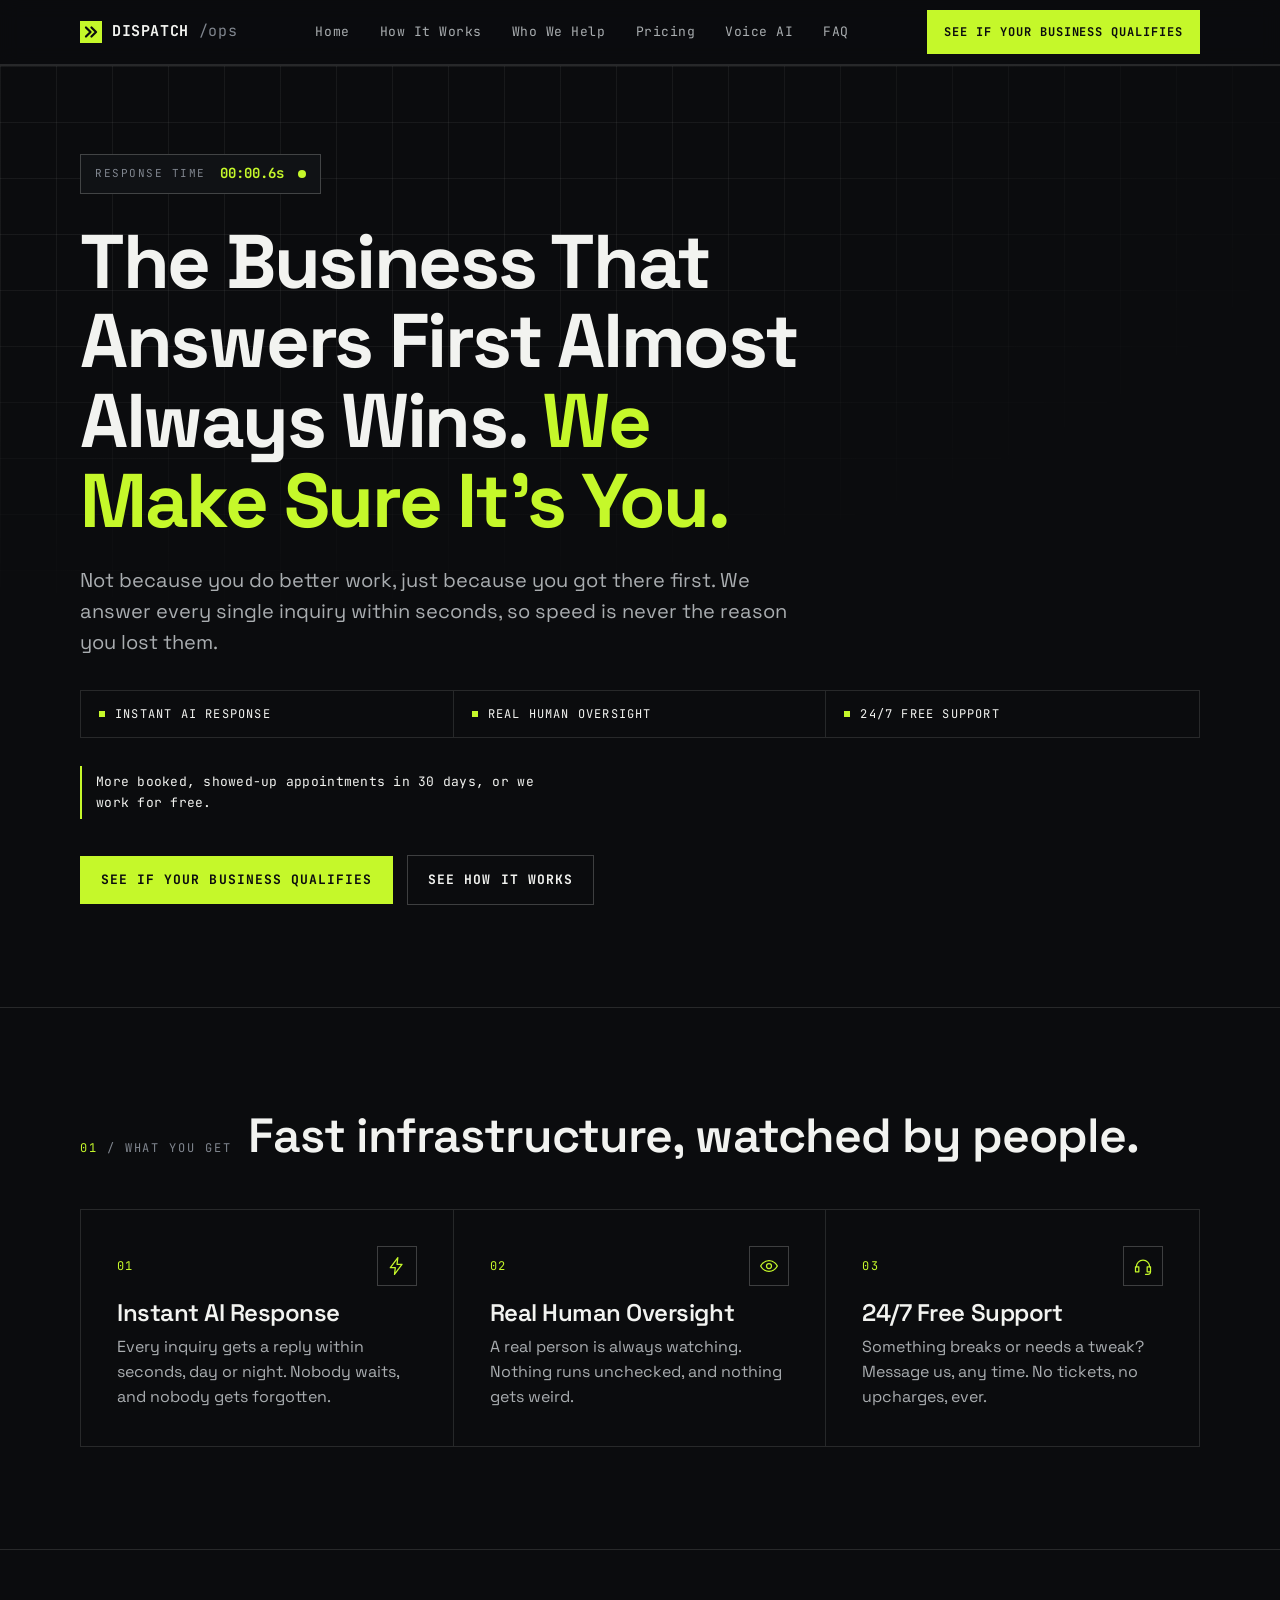
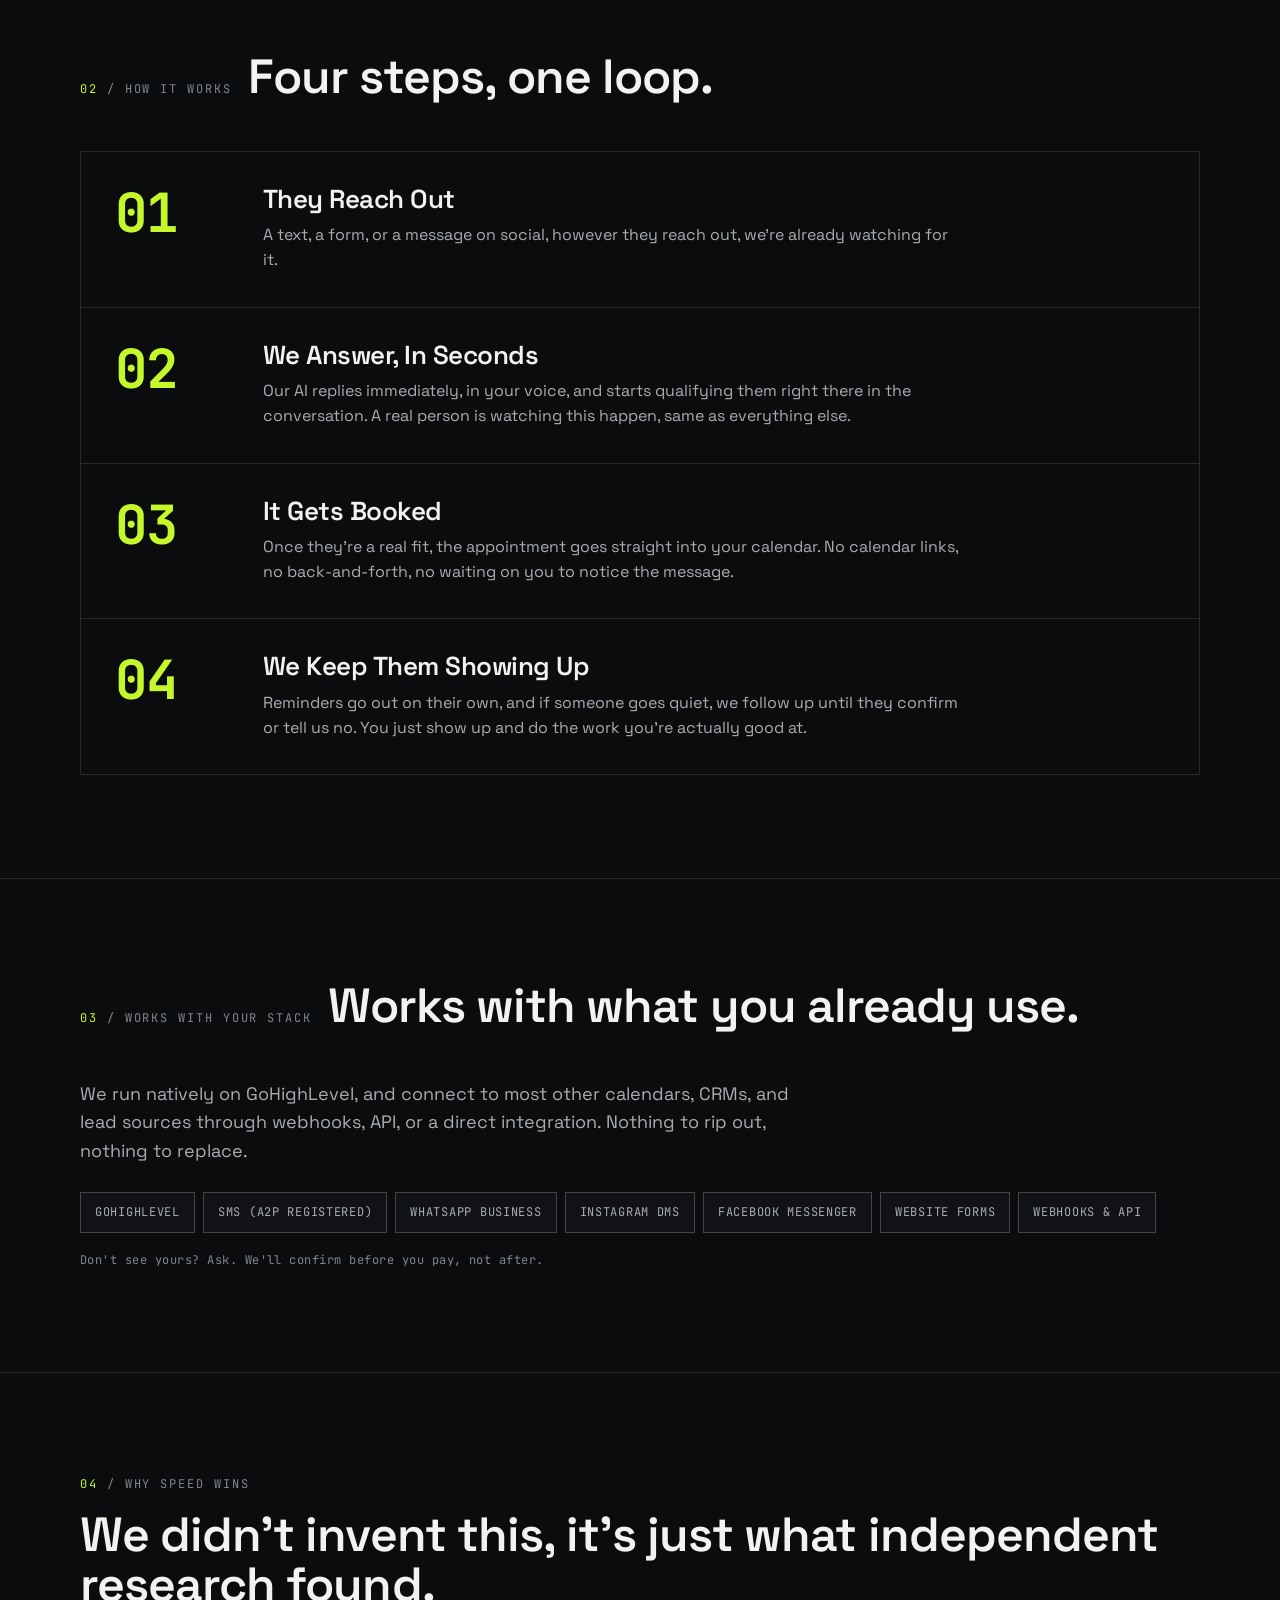
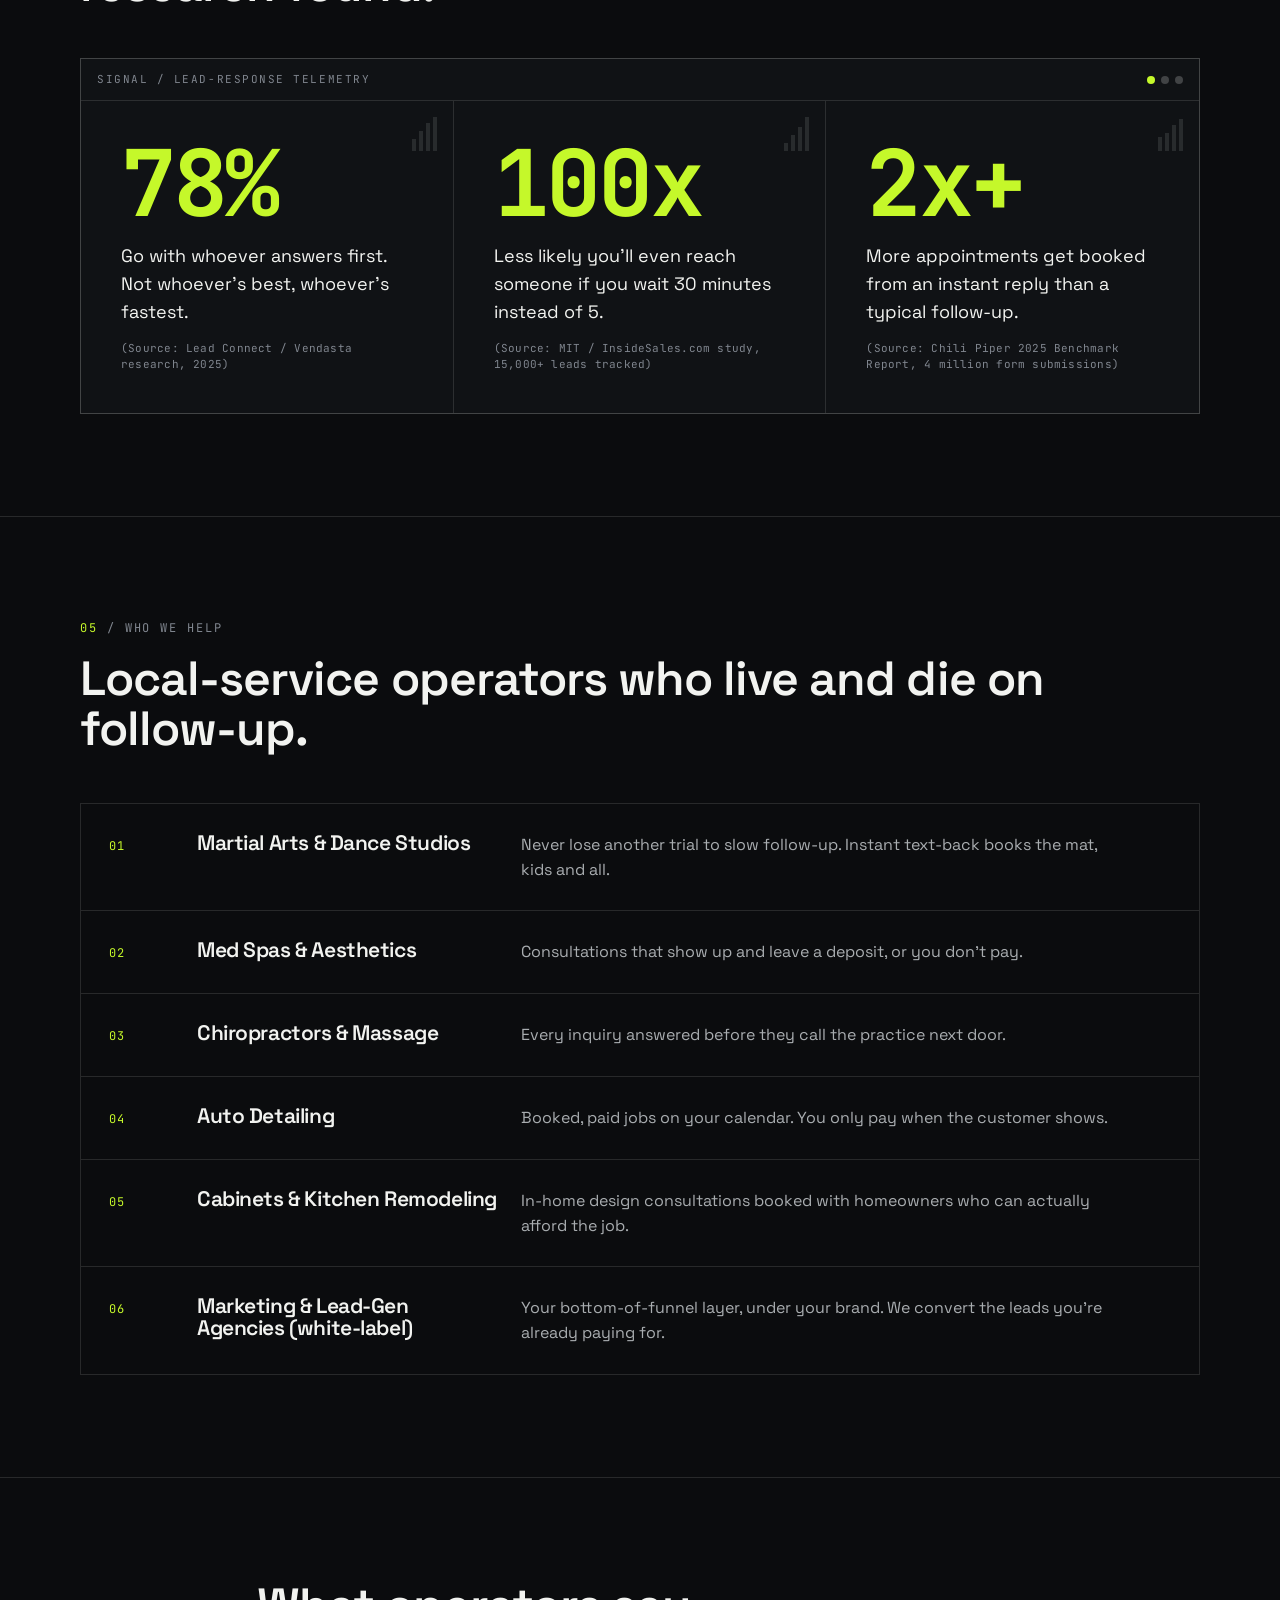
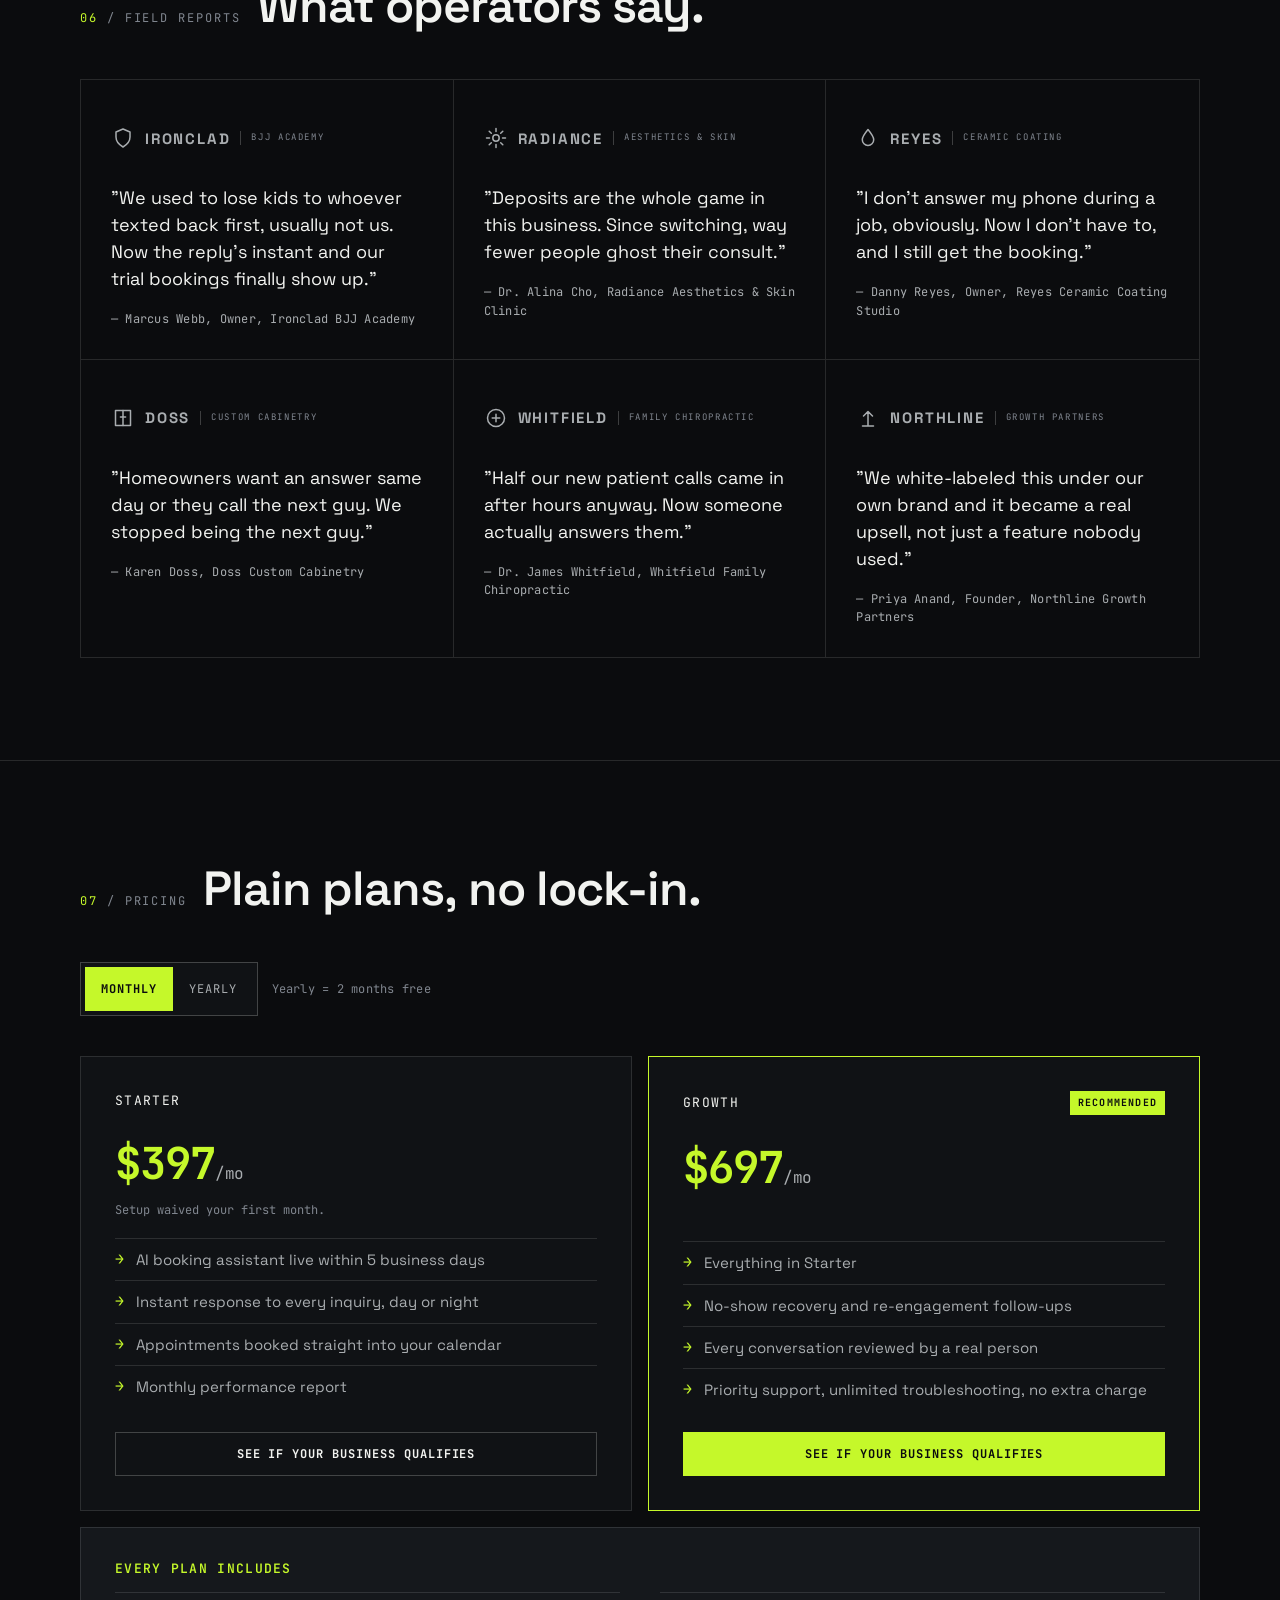
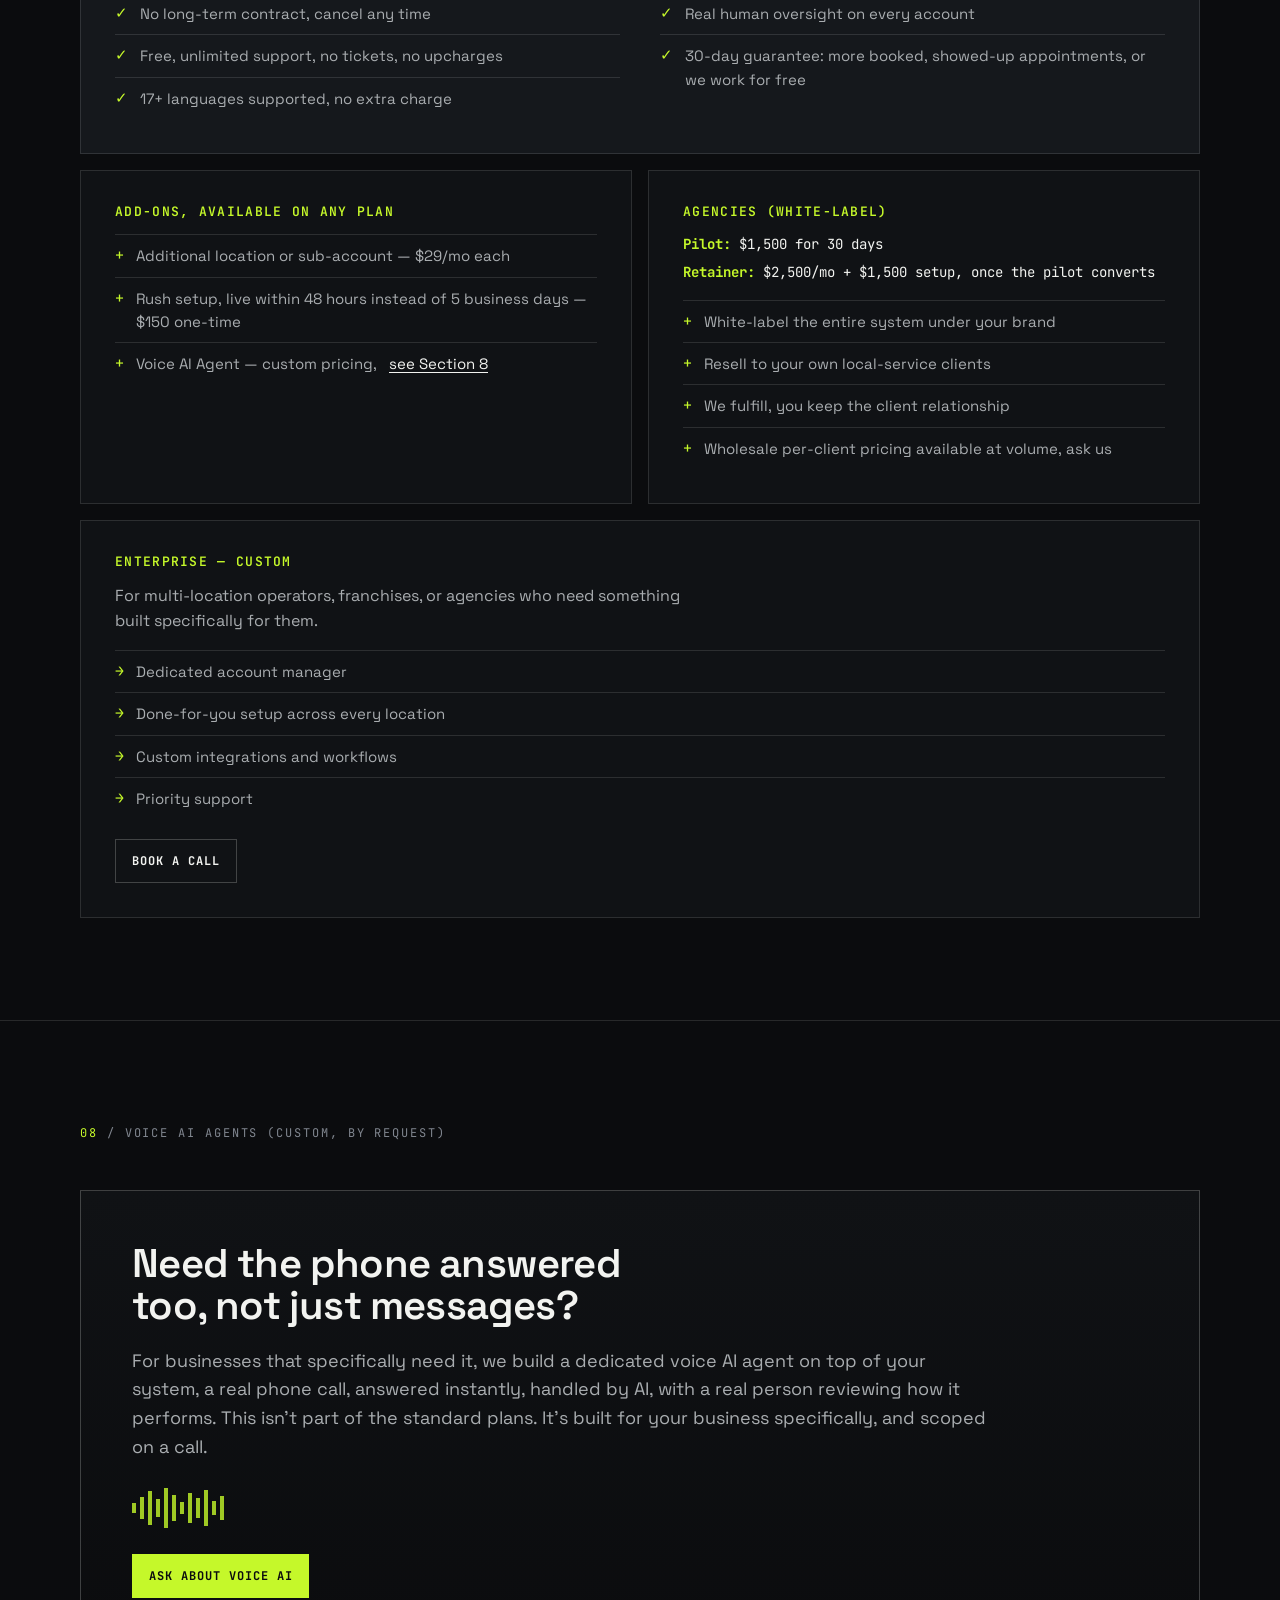
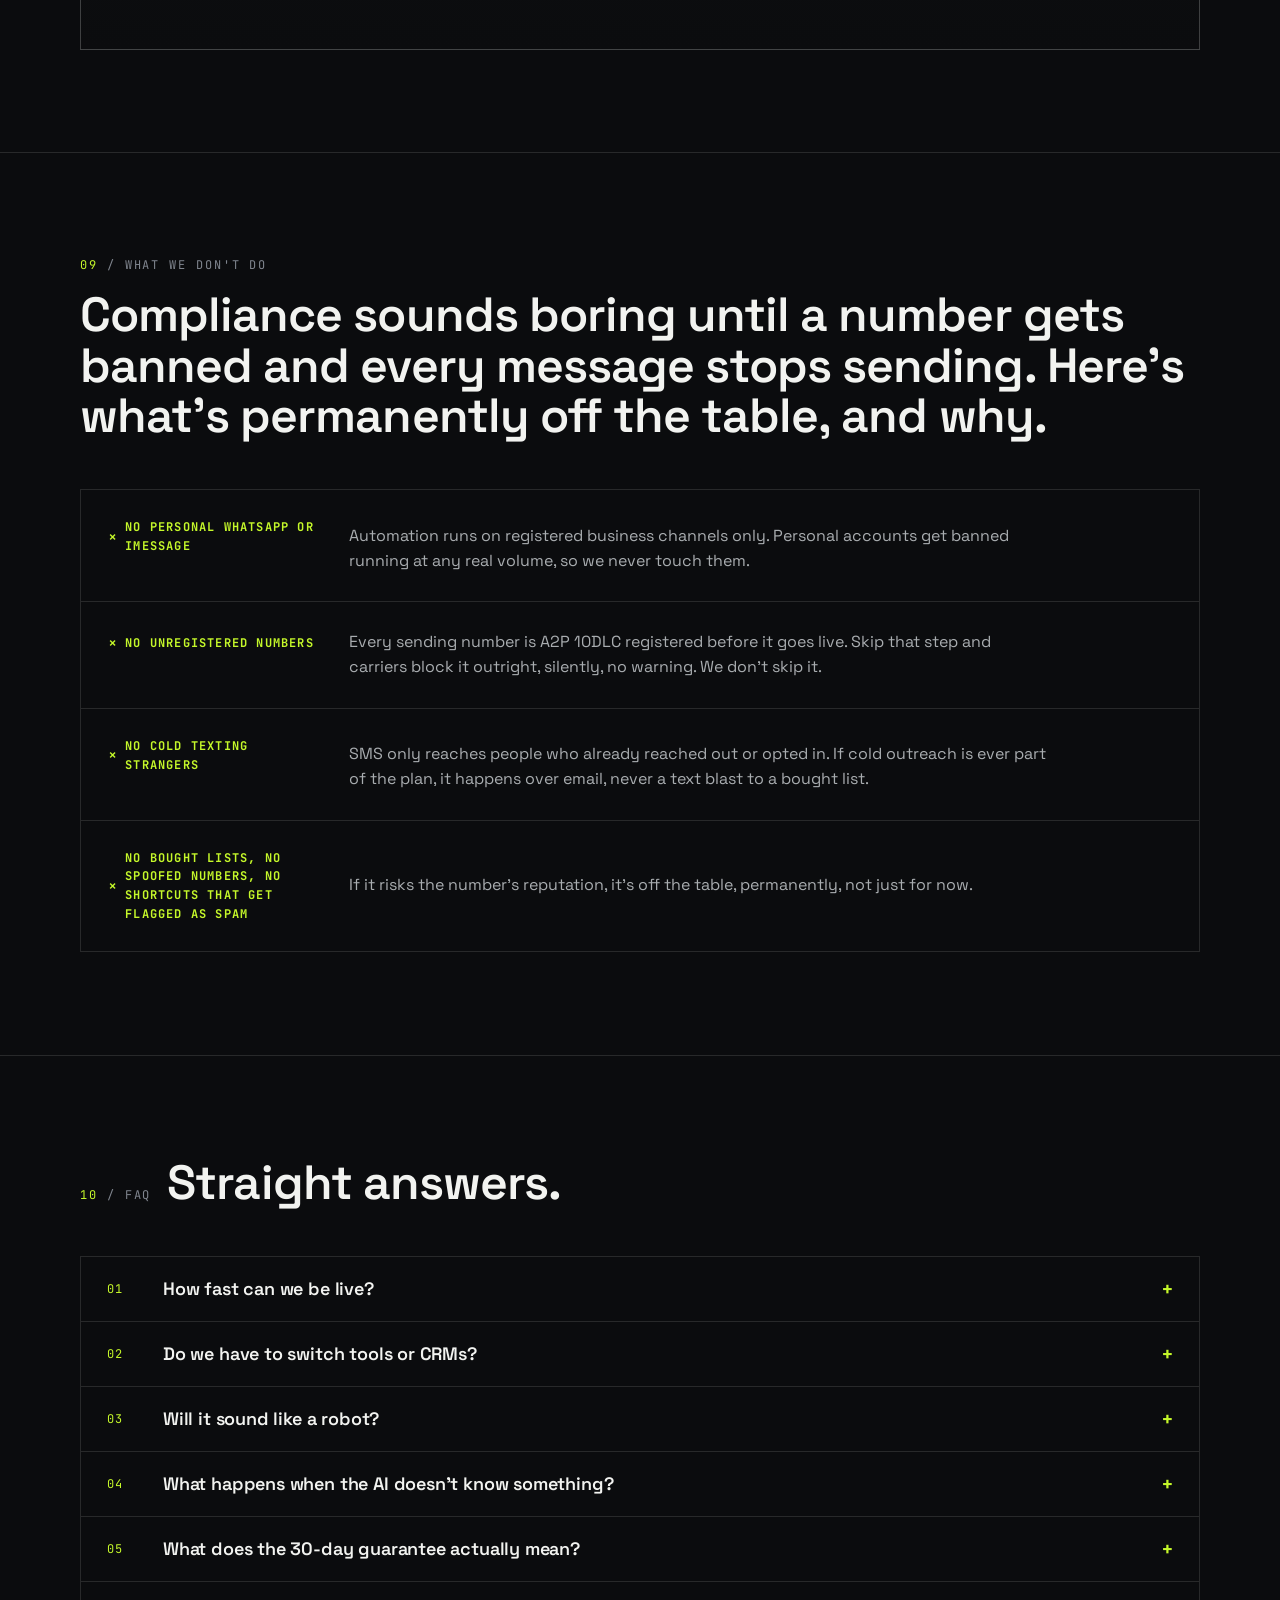
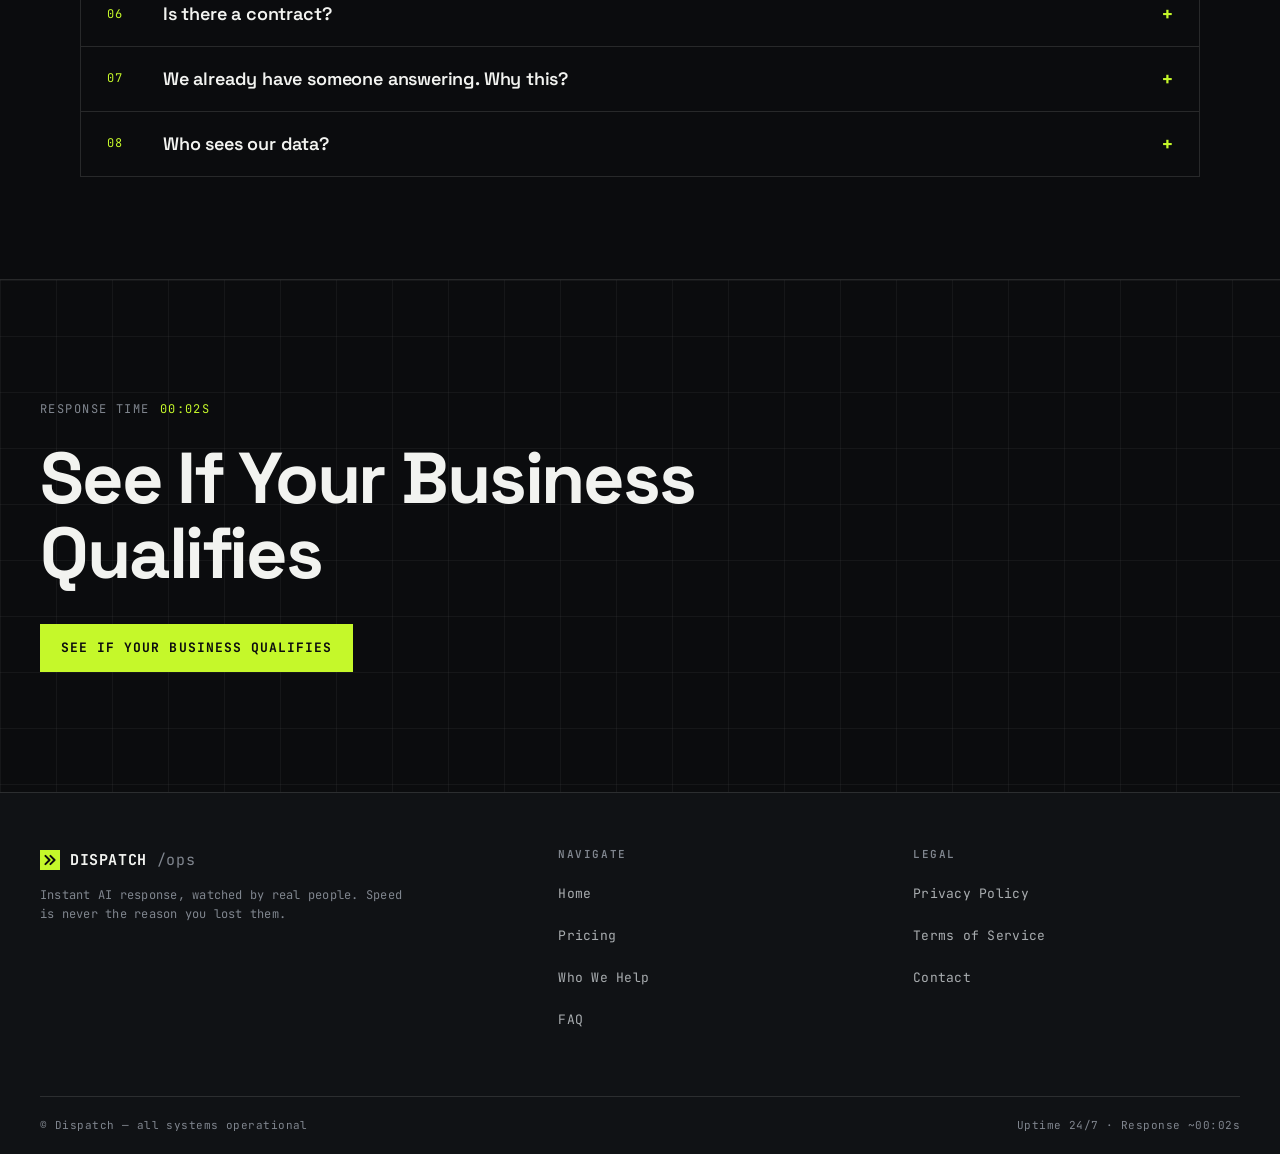
==== commit 7422894f: "Launch prep for instant33.com: deploy files, meta tags, OG image The owner bought instant33.com (DNS" ====
--- a/designs/01-dispatch/index.html
+++ b/designs/01-dispatch/index.html
@@ -6,6 +6,19 @@
 <title>Dispatch — Answer First, Win More</title>
 <meta name="description" content="We answer every inquiry within seconds so speed is never the reason you lost the lead. Instant AI response with real human oversight. More booked, showed-up appointments in 30 days, or we work for free.">
 <meta name="theme-color" content="#0B0C0E">
+<link rel="canonical" href="https://instant33.com/">
+<meta property="og:type" content="website">
+<meta property="og:url" content="https://instant33.com/">
+<meta property="og:site_name" content="Dispatch">
+<meta property="og:title" content="Dispatch — Answer First, Win More">
+<meta property="og:description" content="We answer every inquiry within seconds so speed is never the reason you lost the lead. Instant AI response with real human oversight. More booked, showed-up appointments in 30 days, or we work for free.">
+<meta property="og:image" content="https://instant33.com/og-image.png">
+<meta property="og:image:width" content="1200">
+<meta property="og:image:height" content="630">
+<meta name="twitter:card" content="summary_large_image">
+<meta name="twitter:title" content="Dispatch — Answer First, Win More">
+<meta name="twitter:description" content="We answer every inquiry within seconds so speed is never the reason you lost the lead. Instant AI response with real human oversight. More booked, showed-up appointments in 30 days, or we work for free.">
+<meta name="twitter:image" content="https://instant33.com/og-image.png">
 <link rel="preconnect" href="https://fonts.googleapis.com">
 <link rel="preconnect" href="https://fonts.gstatic.com" crossorigin>
 <link rel="preload" as="style" href="https://fonts.googleapis.com/css2?family=JetBrains+Mono:wght@400;700&family=Space+Grotesk:wght@400;600;700&display=swap">
@@ -407,7 +420,7 @@
     {"@type":"Question","name":"What does the 30-day guarantee actually mean?","acceptedAnswer":{"@type":"Answer","text":"If your first 30 days don't produce more booked, showed-up appointments than before, we keep working for free until they do."}},
     {"@type":"Question","name":"Is there a contract?","acceptedAnswer":{"@type":"Answer","text":"No long-term contract, cancel any time. Yearly billing just trades flexibility for 2 months free."}},
     {"@type":"Question","name":"We already have someone answering. Why this?","acceptedAnswer":{"@type":"Answer","text":"Keep them. We catch what they can't, nights, weekends, and the inquiries that come in while they're on another call."}},
-    {"@type":"Question","name":"Who sees our data?","acceptedAnswer":{"@type":"Answer","text":"Your data stays yours. We use it to run your account, not to sell it or share it. Details will live in the Privacy Policy."}}
+    {"@type":"Question","name":"Who sees our data?","acceptedAnswer":{"@type":"Answer","text":"Your data stays yours. We use it to run your account, not to sell it or share it. Details live in the Privacy Policy."}}
   ]
 }
 </script>
@@ -869,7 +882,7 @@
       </details>
       <details>
         <summary><span class="fidx">08</span><span class="fq">Who sees our data?</span><span class="mark" aria-hidden="true">+</span></summary>
-        <div class="fa"><p>Your data stays yours. We use it to run your account, not to sell it or share it. Details will live in the Privacy Policy.</p></div>
+        <div class="fa"><p>Your data stays yours. We use it to run your account, not to sell it or share it. Details live in the <a class="inline-link" href="privacy.html">Privacy Policy</a>.</p></div>
       </details>
     </div>
   </div>
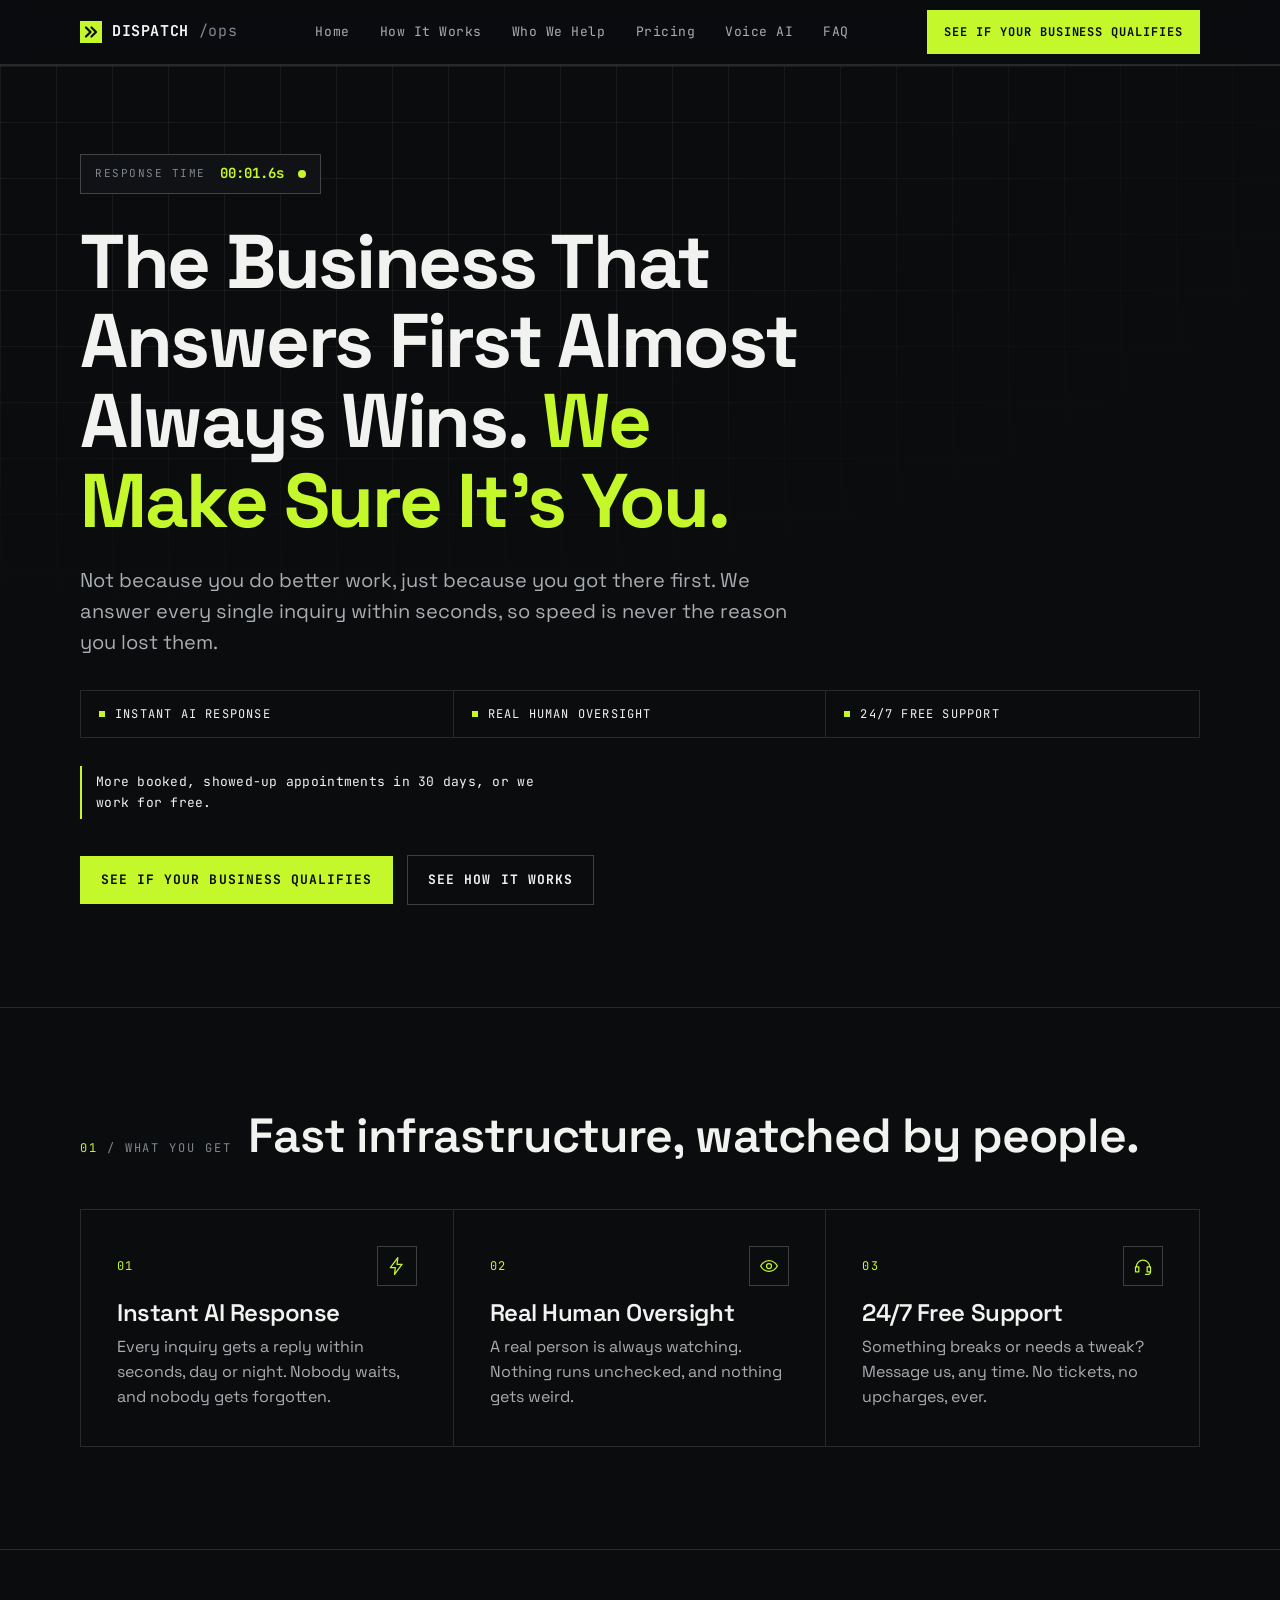
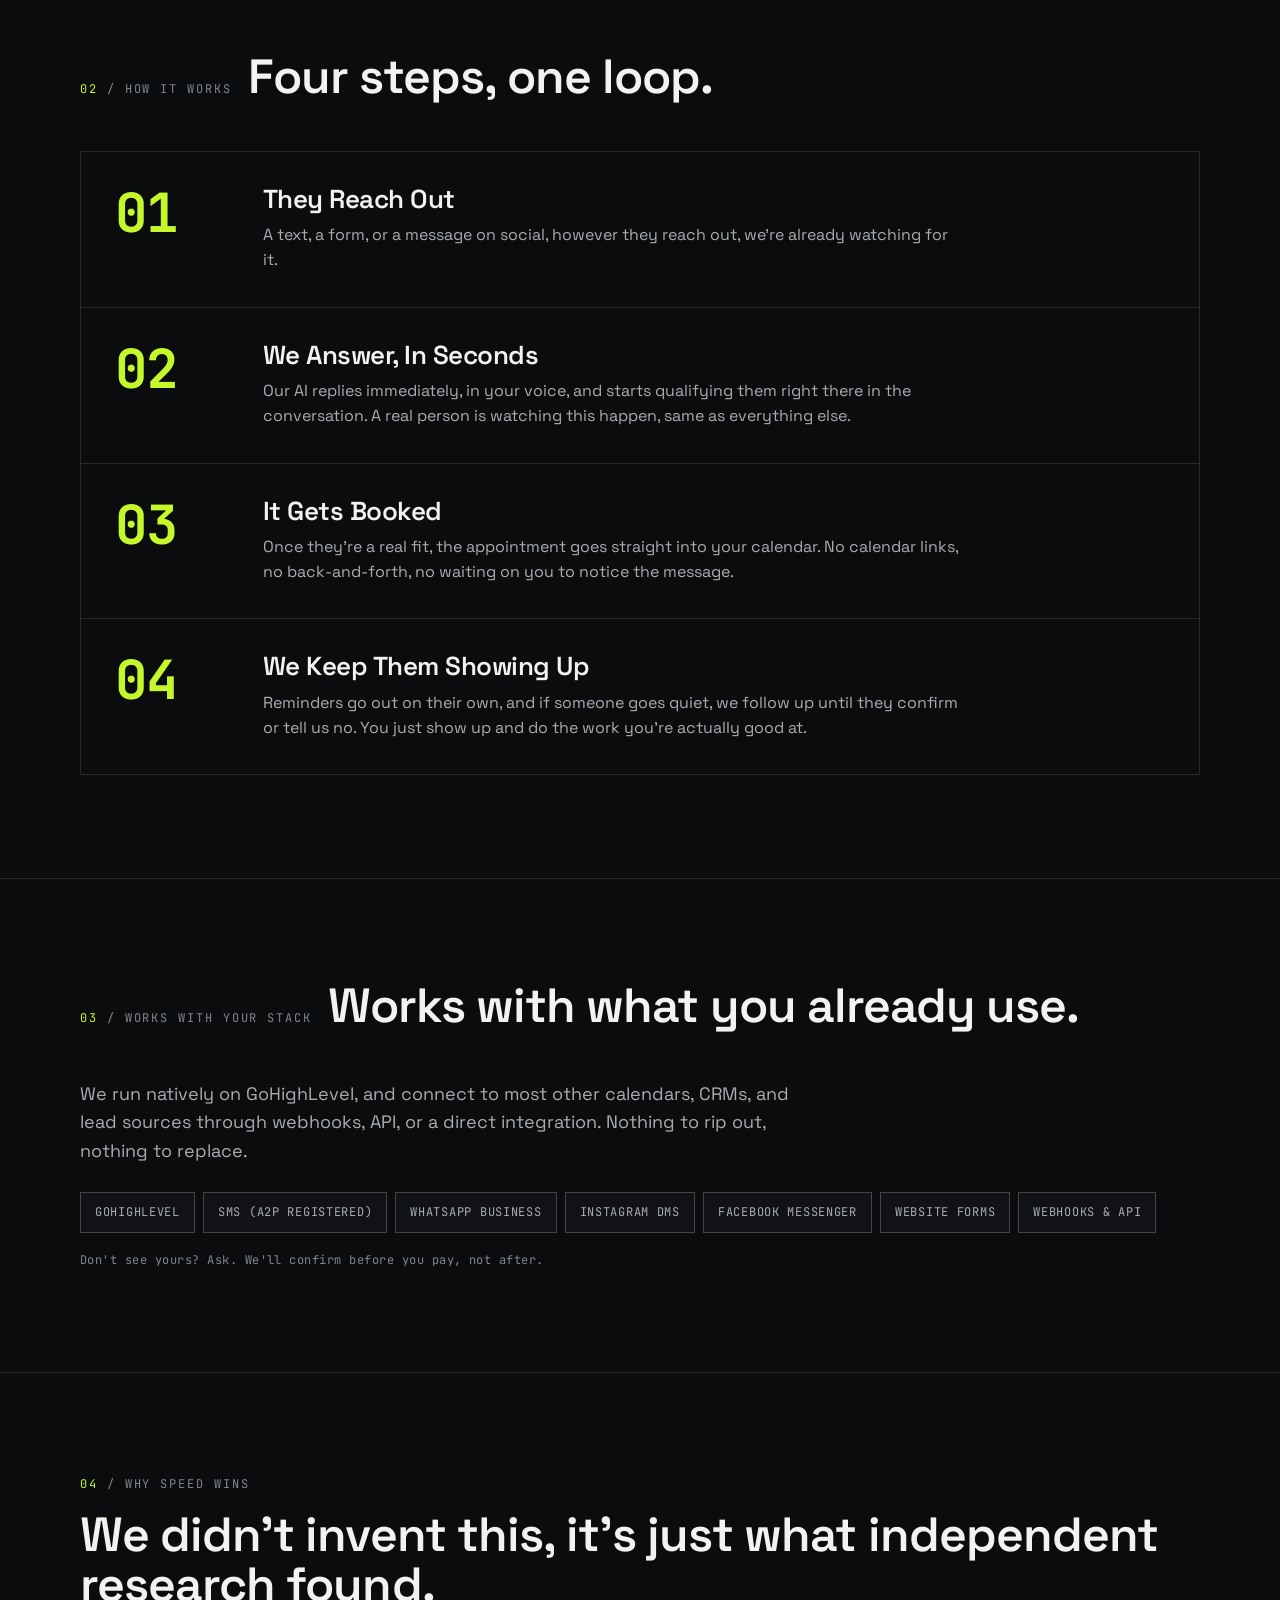
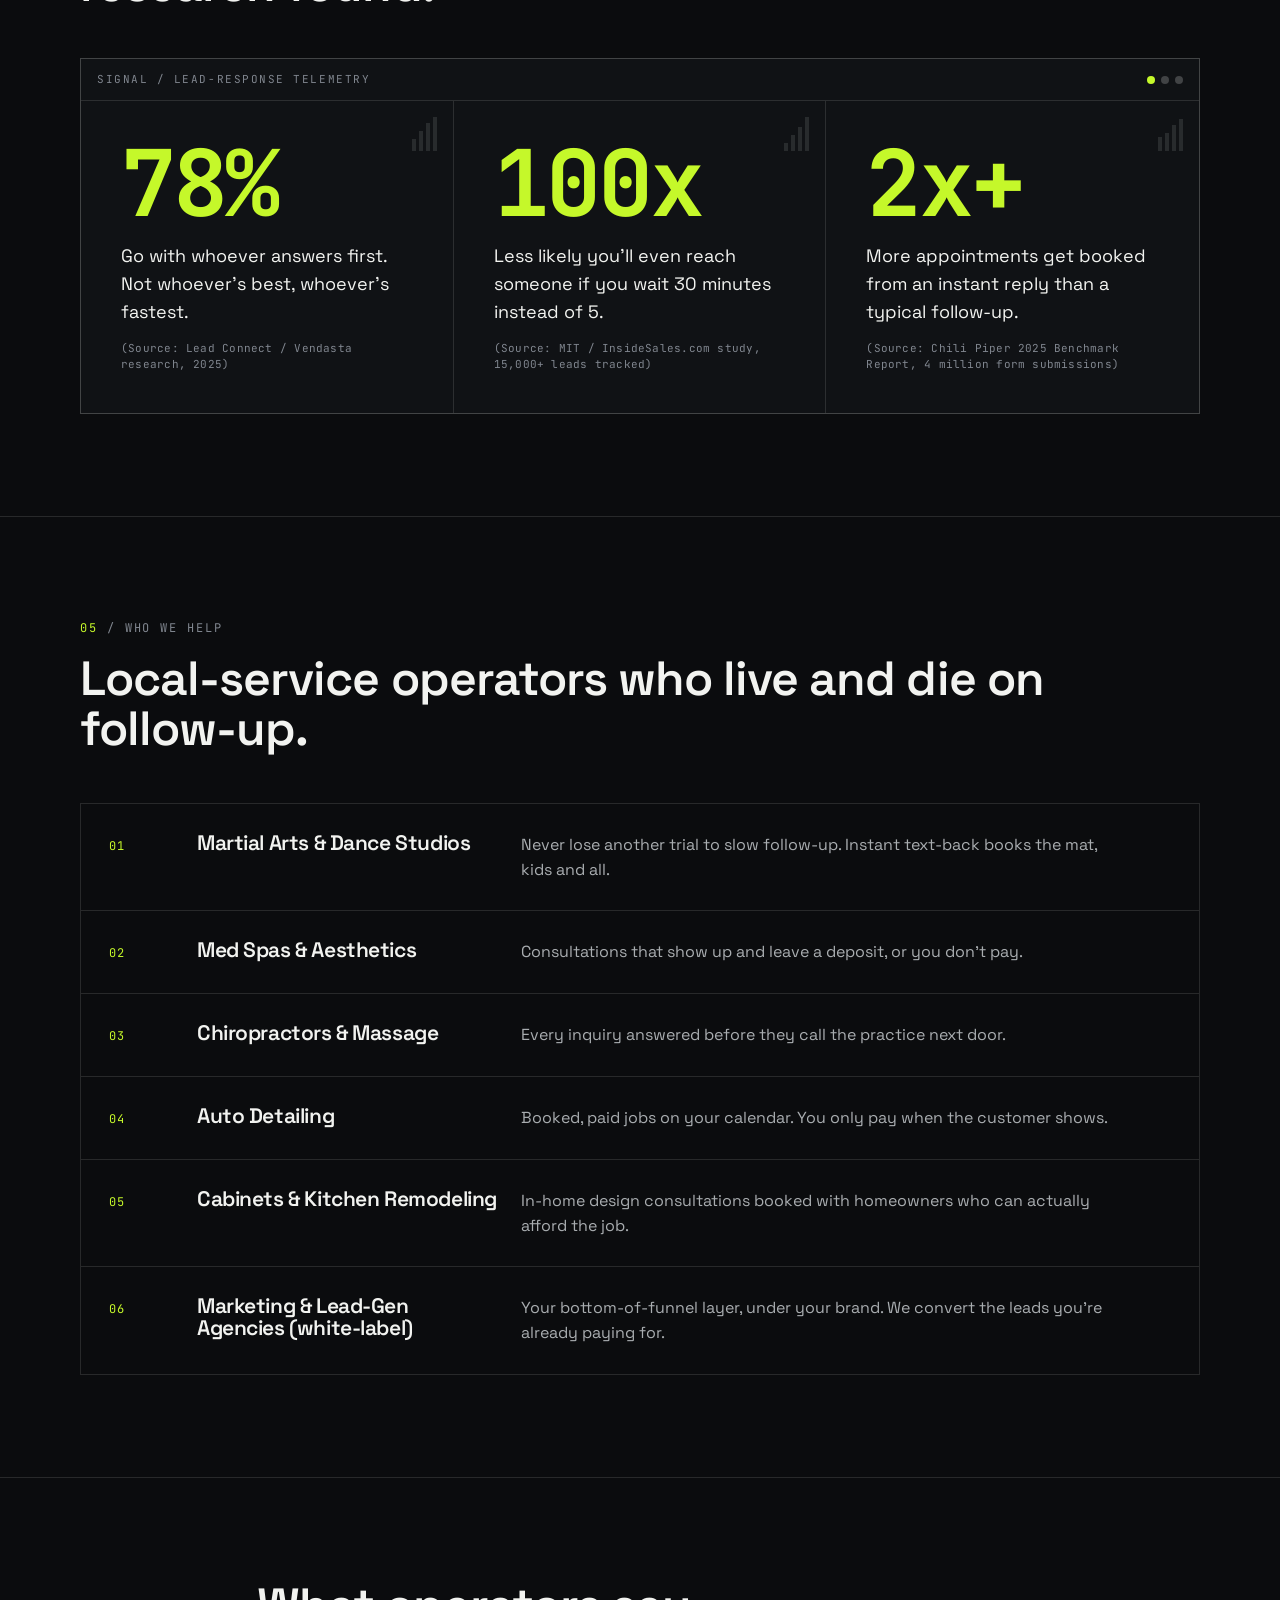
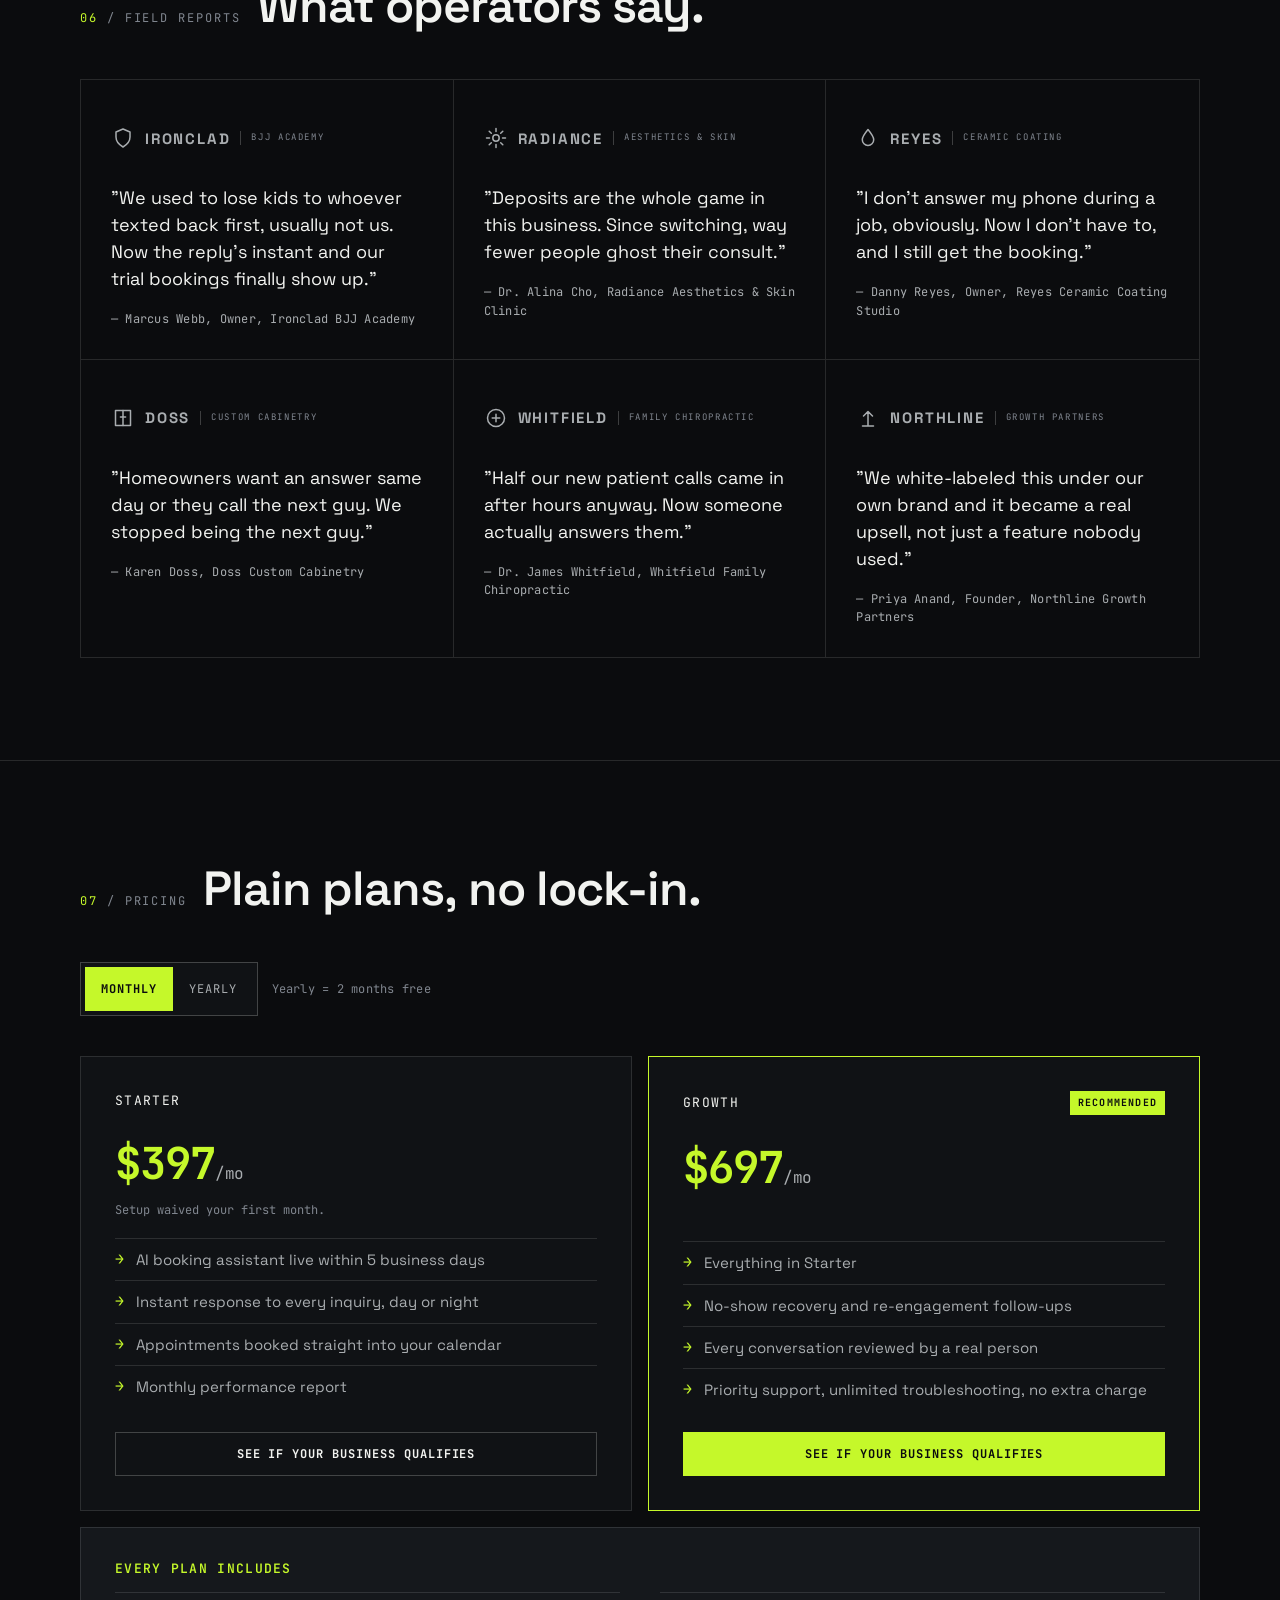
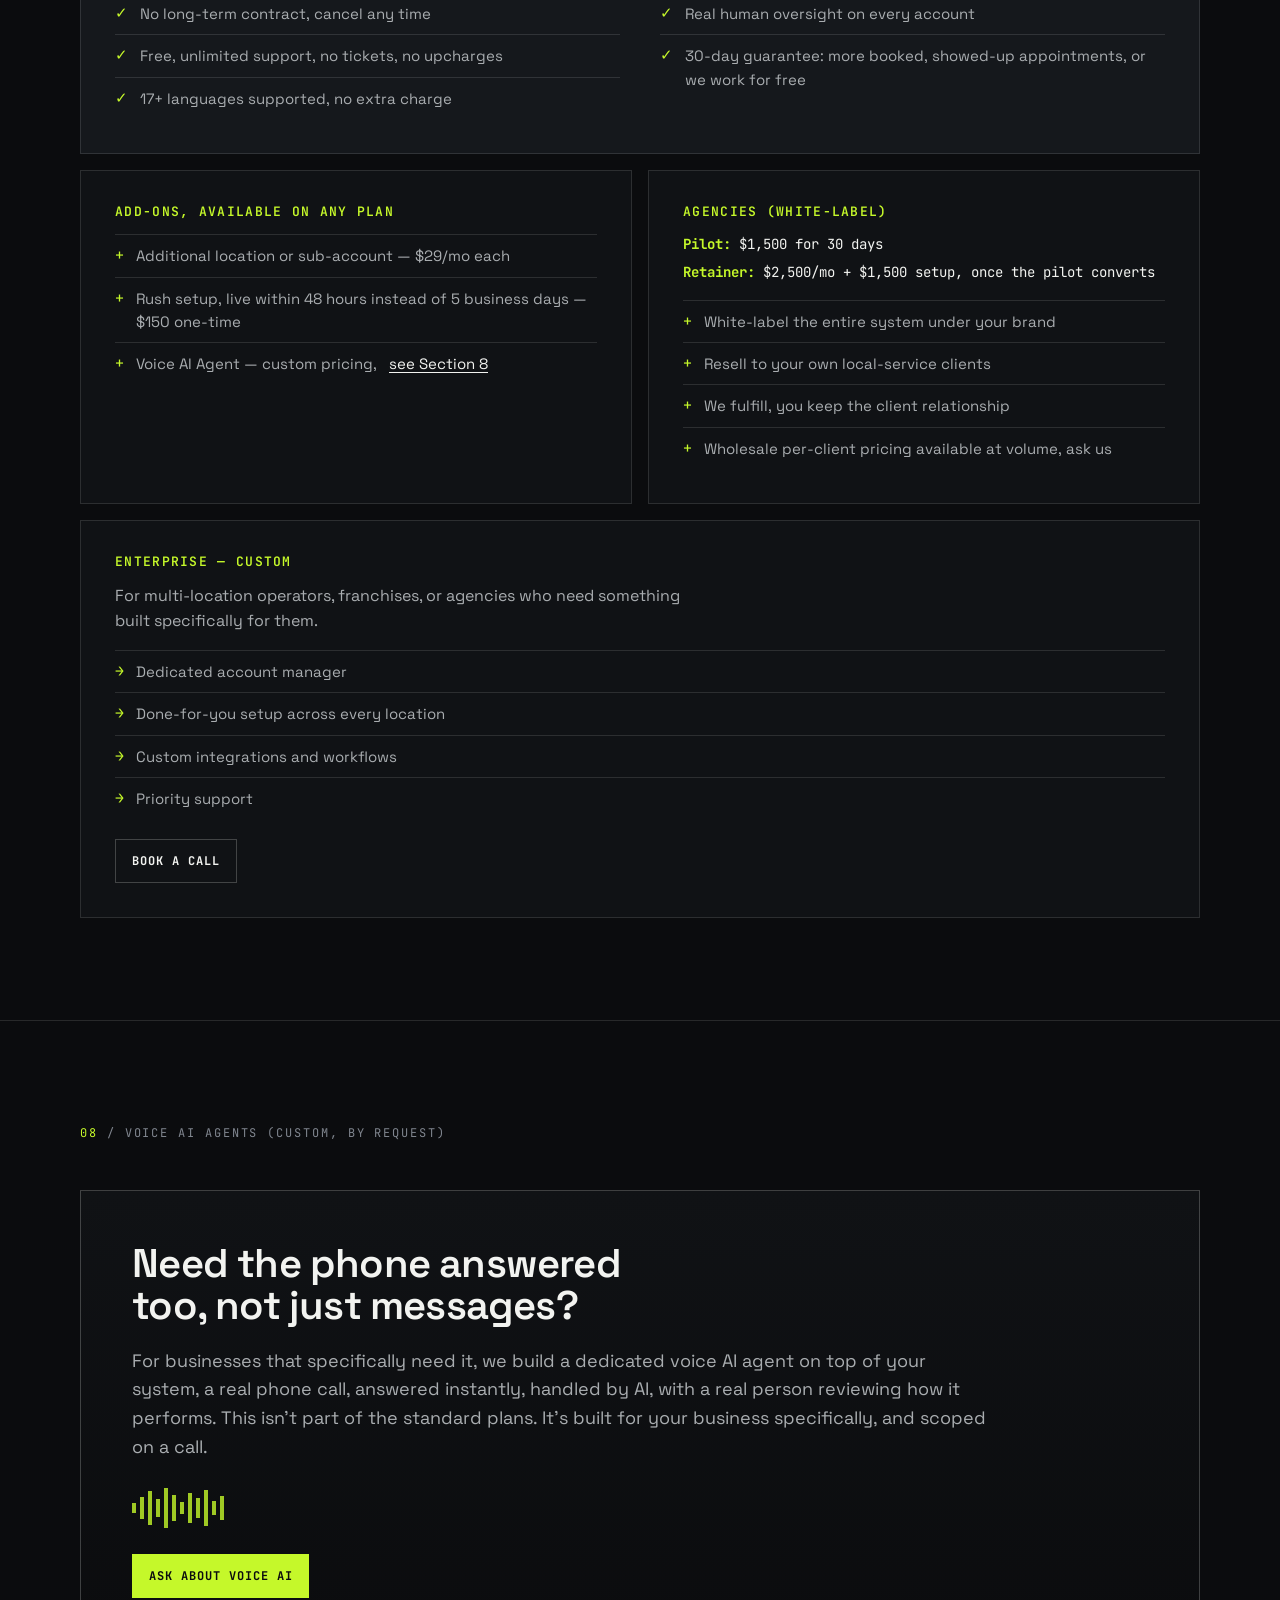
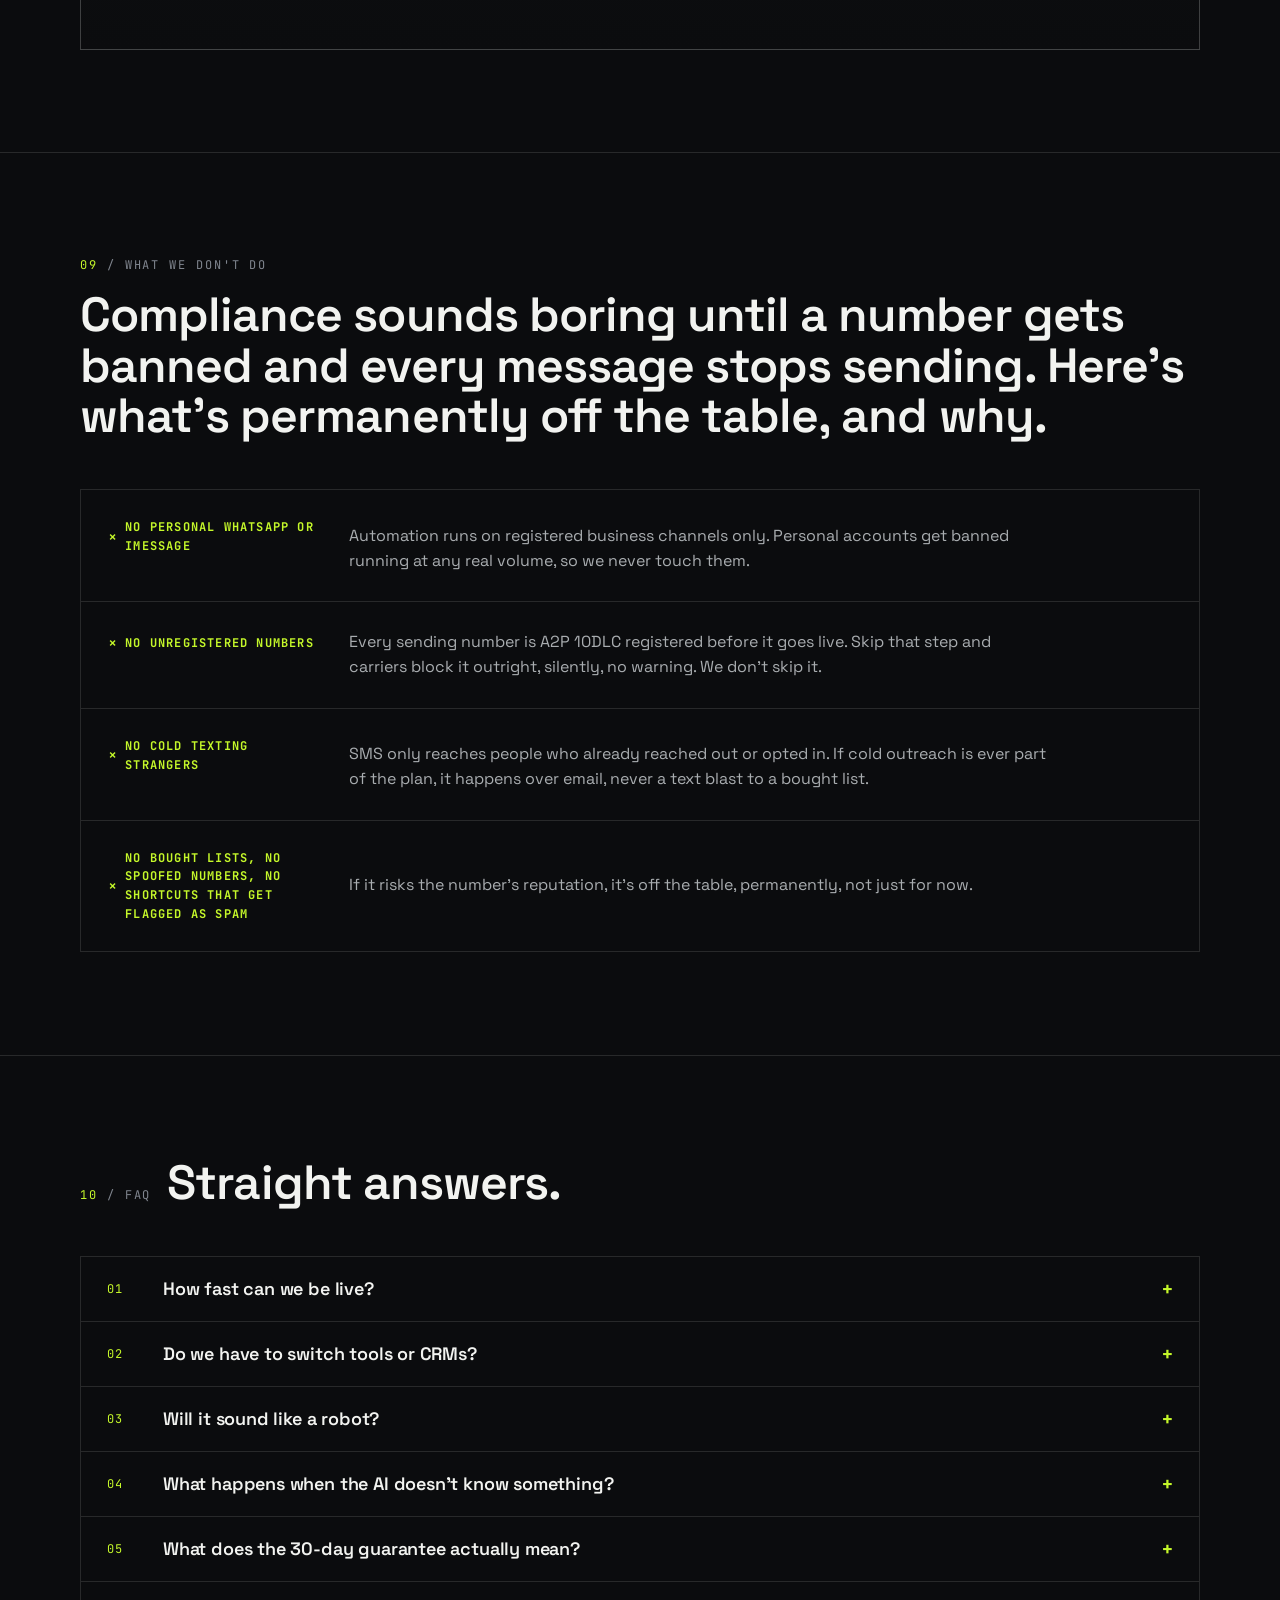
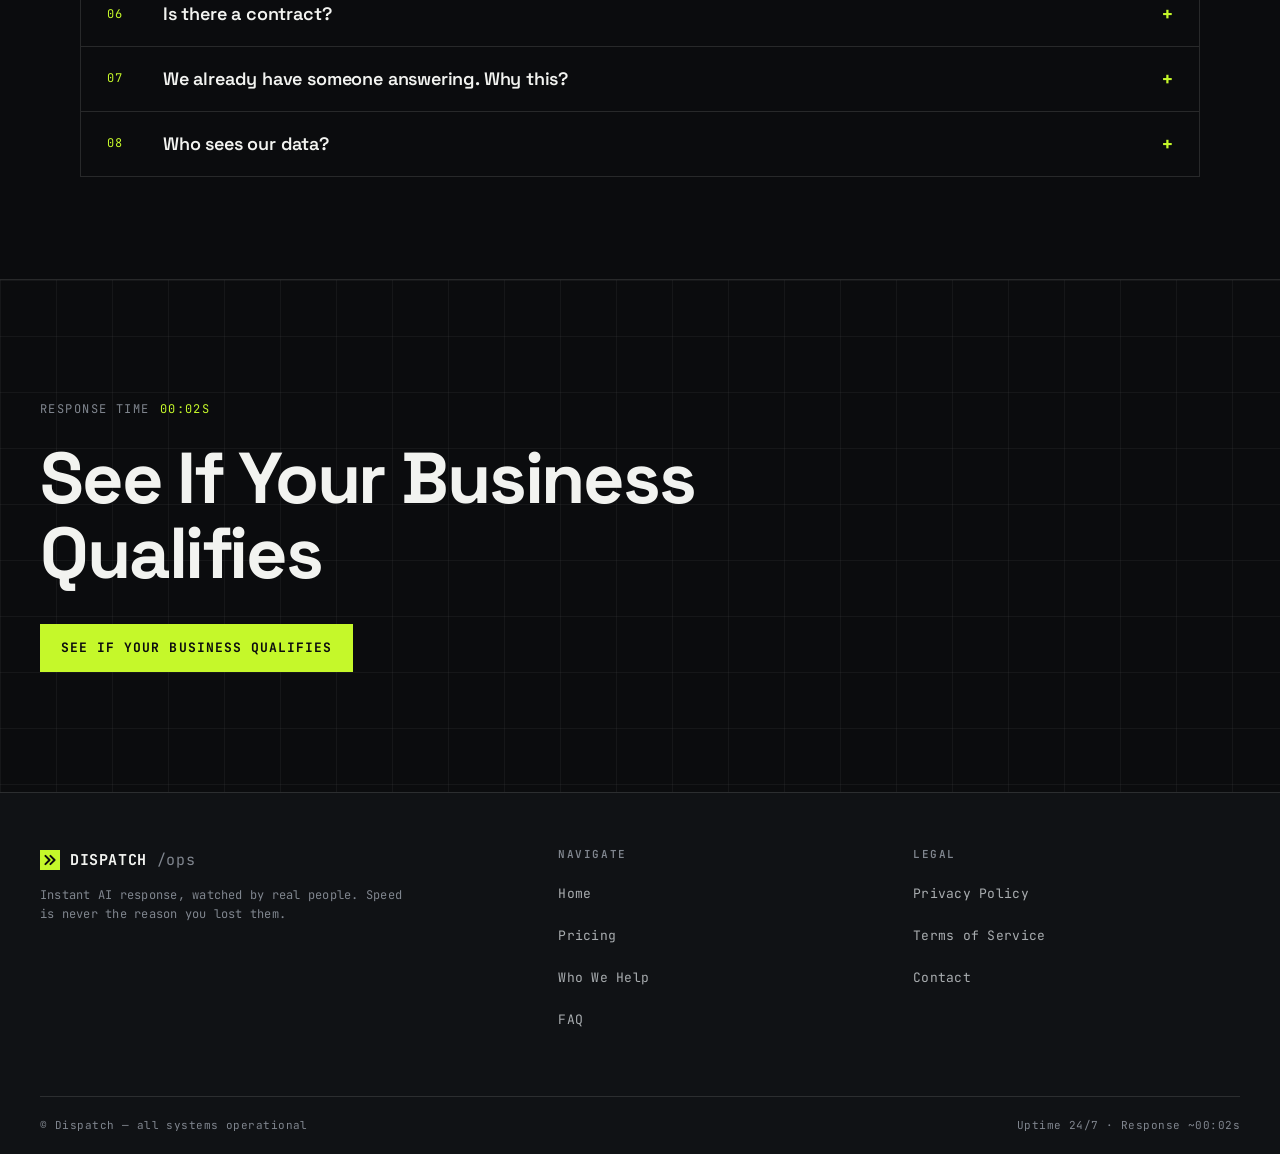
==== commit 2f3770df: "By-the-book SEO/AI-SEO hardening: schema graph, brand icons, AI-crawler robots, HSTS - index.html: O" ====
--- a/designs/01-dispatch/index.html
+++ b/designs/01-dispatch/index.html
@@ -25,6 +25,8 @@
 <link href="https://fonts.googleapis.com/css2?family=JetBrains+Mono:wght@400;700&family=Space+Grotesk:wght@400;600;700&display=swap" rel="stylesheet" media="print" onload="this.media='all'">
 <noscript><link href="https://fonts.googleapis.com/css2?family=JetBrains+Mono:wght@400;700&family=Space+Grotesk:wght@400;600;700&display=swap" rel="stylesheet"></noscript>
 <link rel="icon" href="data:image/svg+xml,%3Csvg xmlns='http://www.w3.org/2000/svg' viewBox='0 0 24 24'%3E%3Crect width='24' height='24' fill='%23C5F82A'/%3E%3Cpath d='M6.5 7l5 5-5 5M12.5 7l5 5-5 5' stroke='%230B0C0E' stroke-width='2.4' fill='none' stroke-linecap='round' stroke-linejoin='round'/%3E%3C/svg%3E">
+<link rel="apple-touch-icon" href="/apple-touch-icon.png">
+<link rel="manifest" href="/site.webmanifest">
 <style>
 /* metric-tuned local fallbacks — keep text width stable while webfonts load (less CLS) */
 @font-face{font-family:"Space Grotesk Fallback";src:local("Arial"),local("Helvetica");size-adjust:103%;ascent-override:99%;descent-override:25%;line-gap-override:0%}
@@ -411,6 +413,41 @@
 <script type="application/ld+json">
 {
   "@context": "https://schema.org",
+  "@graph": [
+    {
+      "@type": "Organization",
+      "@id": "https://instant33.com/#org",
+      "name": "Dispatch",
+      "url": "https://instant33.com/",
+      "logo": {"@type": "ImageObject", "url": "https://instant33.com/logo.png", "width": 512, "height": 512},
+      "description": "Done-for-you AI appointment-setting and lead-response agency. Instant AI response to every inquiry, 24/7, with real human oversight on every account."
+    },
+    {
+      "@type": "WebSite",
+      "@id": "https://instant33.com/#website",
+      "url": "https://instant33.com/",
+      "name": "Dispatch",
+      "publisher": {"@id": "https://instant33.com/#org"}
+    },
+    {
+      "@type": "Service",
+      "@id": "https://instant33.com/#service",
+      "name": "AI appointment setting and lead response",
+      "serviceType": "AI lead response and appointment booking",
+      "provider": {"@id": "https://instant33.com/#org"},
+      "areaServed": "US",
+      "description": "Instant AI replies to every inquiry by SMS, WhatsApp Business, Instagram DMs, Facebook Messenger, and website forms. Leads are qualified in conversation and appointments are booked straight into the business calendar, with a real person overseeing every account.",
+      "offers": [
+        {"@type": "Offer", "name": "Starter", "price": "397", "priceCurrency": "USD", "description": "Monthly plan. AI booking assistant live within 5 business days, instant response to every inquiry, appointments booked straight into your calendar, monthly performance report."},
+        {"@type": "Offer", "name": "Growth", "price": "697", "priceCurrency": "USD", "description": "Monthly plan. Everything in Starter plus no-show recovery and re-engagement follow-ups, every conversation reviewed by a real person, and priority support."}
+      ]
+    }
+  ]
+}
+</script>
+<script type="application/ld+json">
+{
+  "@context": "https://schema.org",
   "@type": "FAQPage",
   "mainEntity": [
     {"@type":"Question","name":"How fast can we be live?","acceptedAnswer":{"@type":"Answer","text":"Starter accounts go live within 5 business days. Rush setup gets you live within 48 hours for $150, one-time."}},
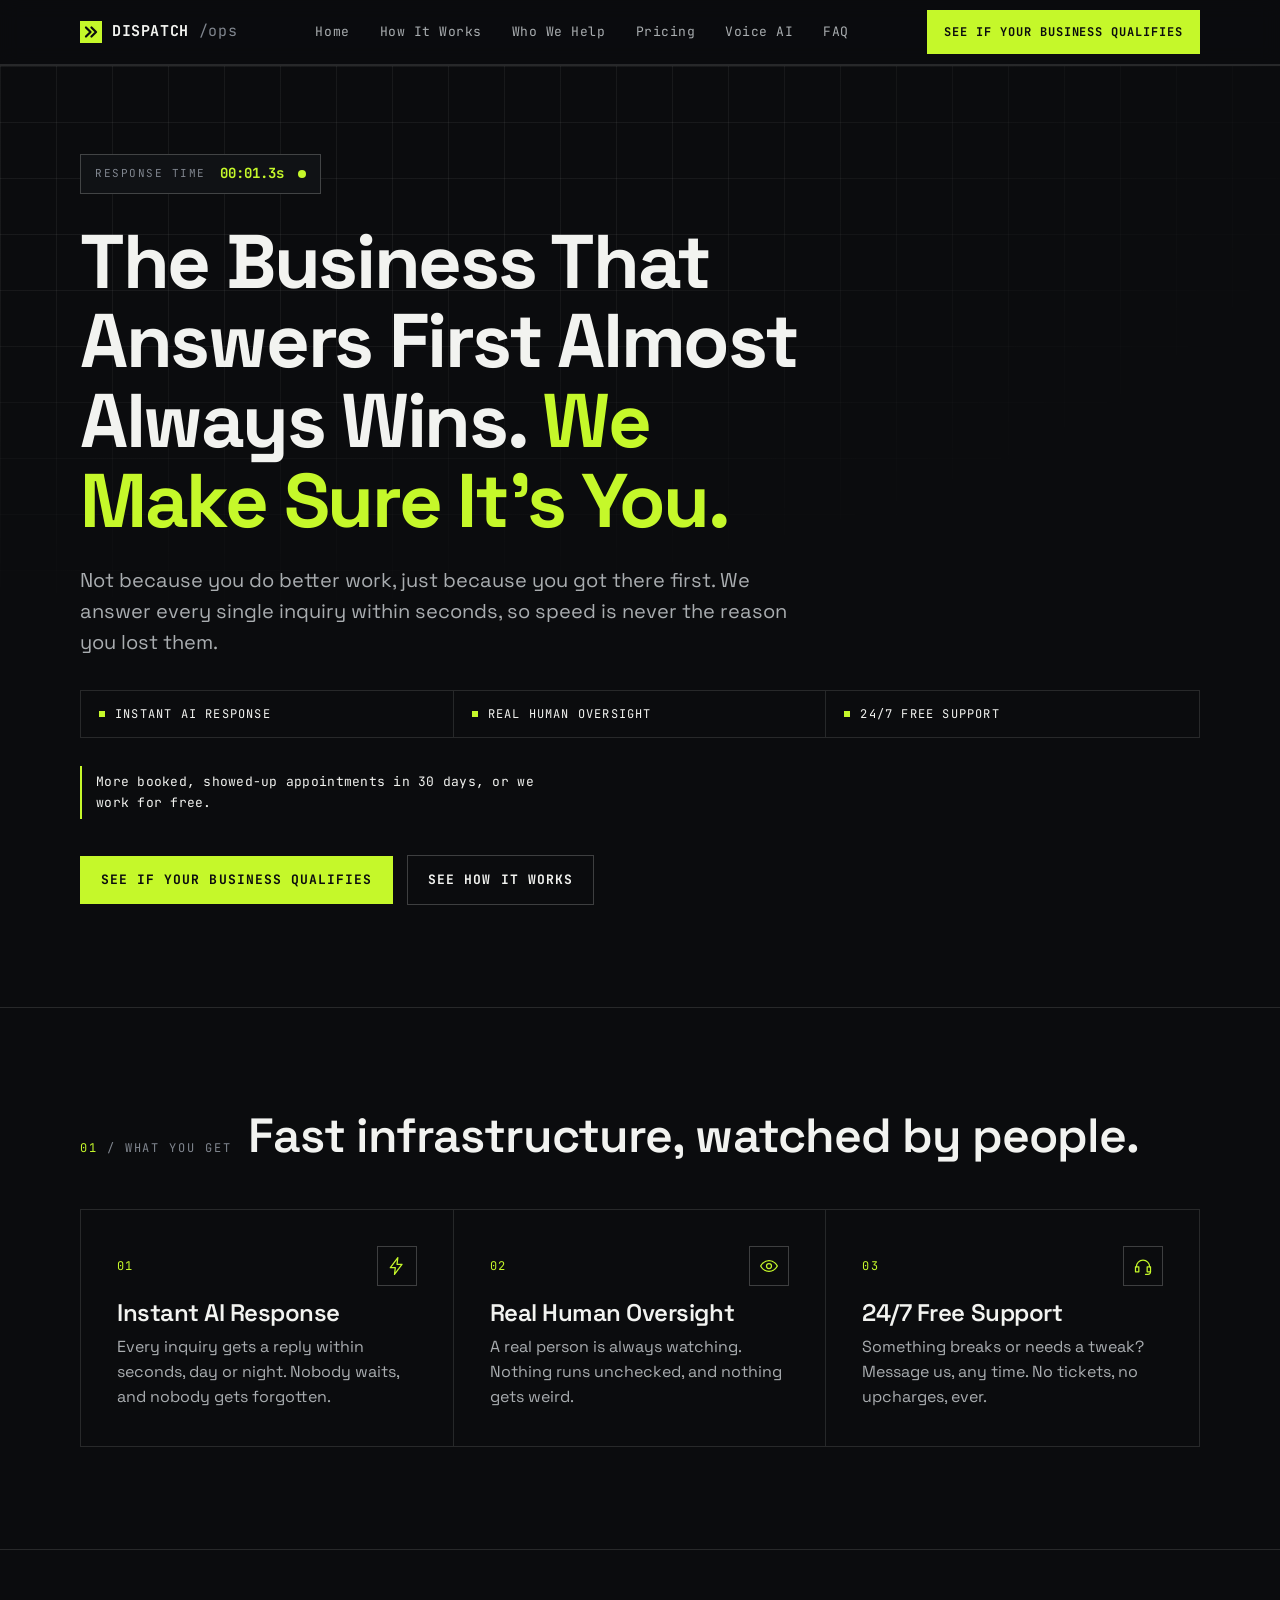
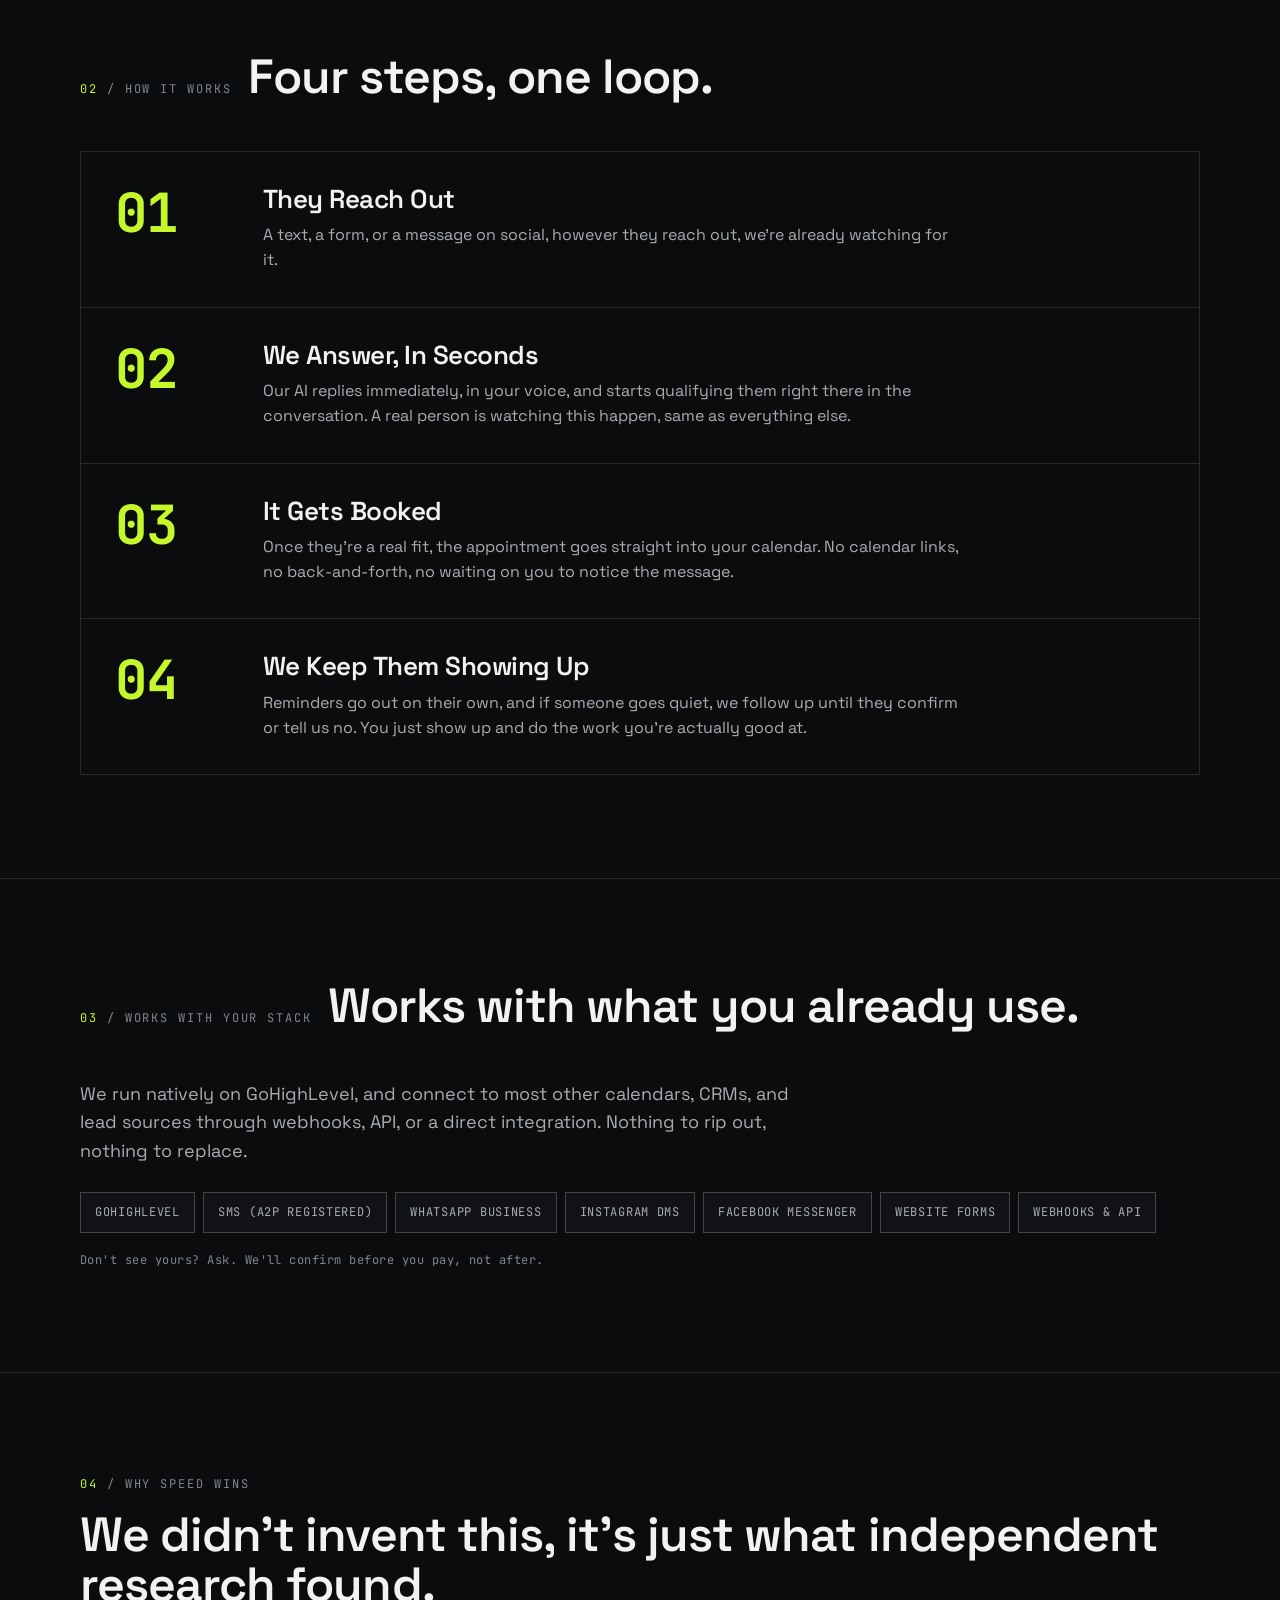
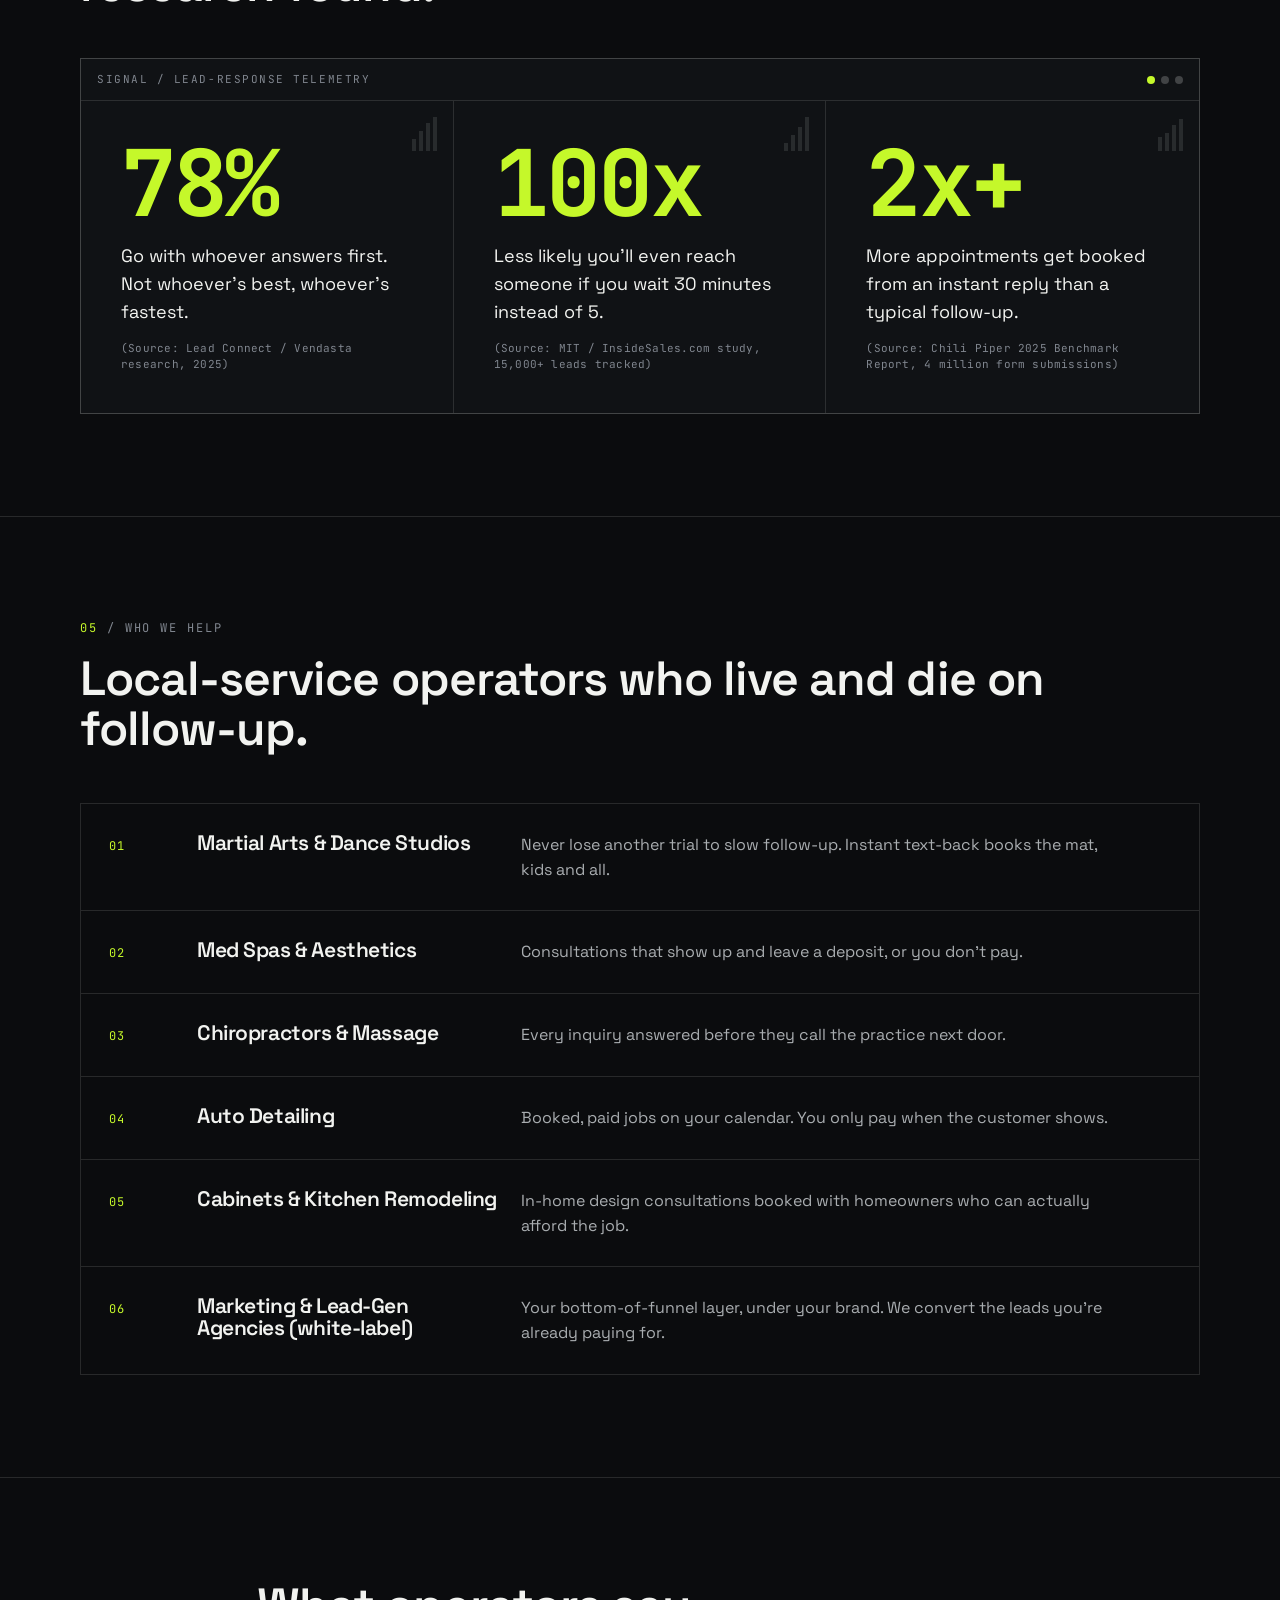
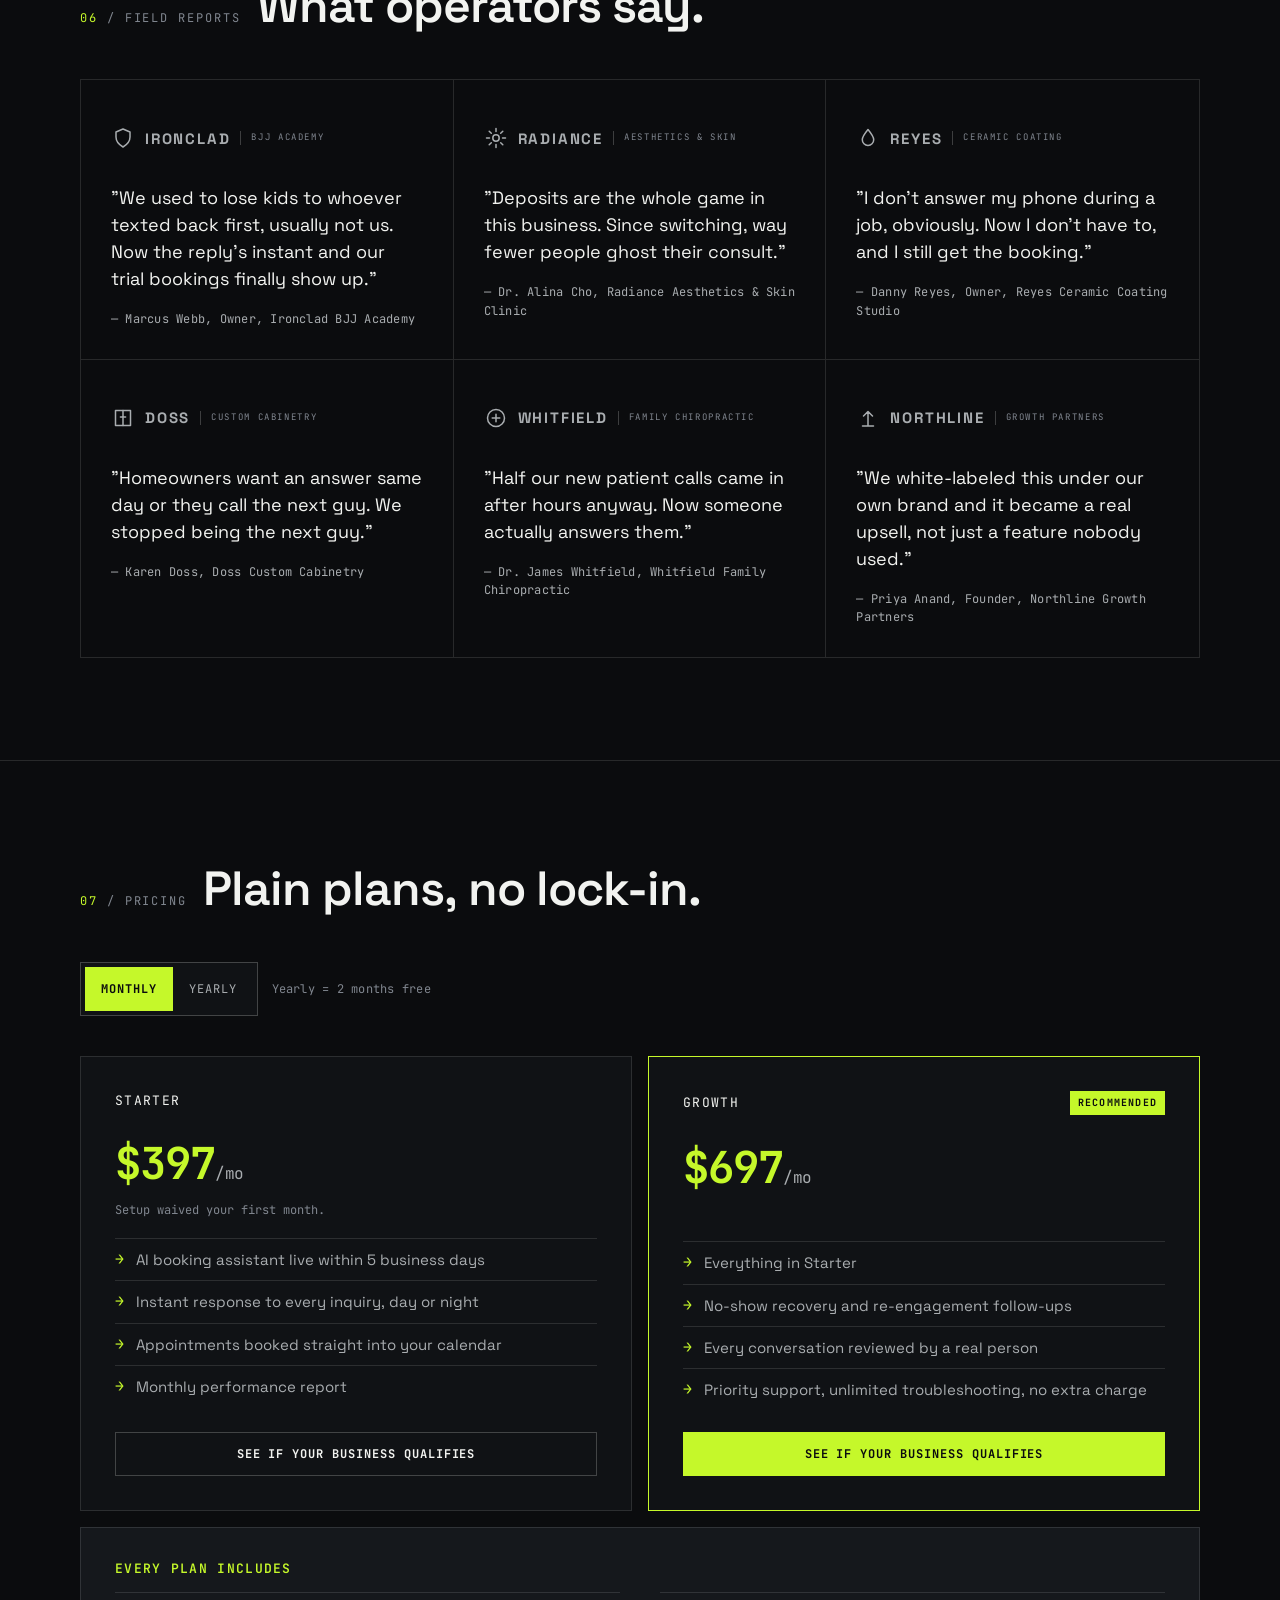
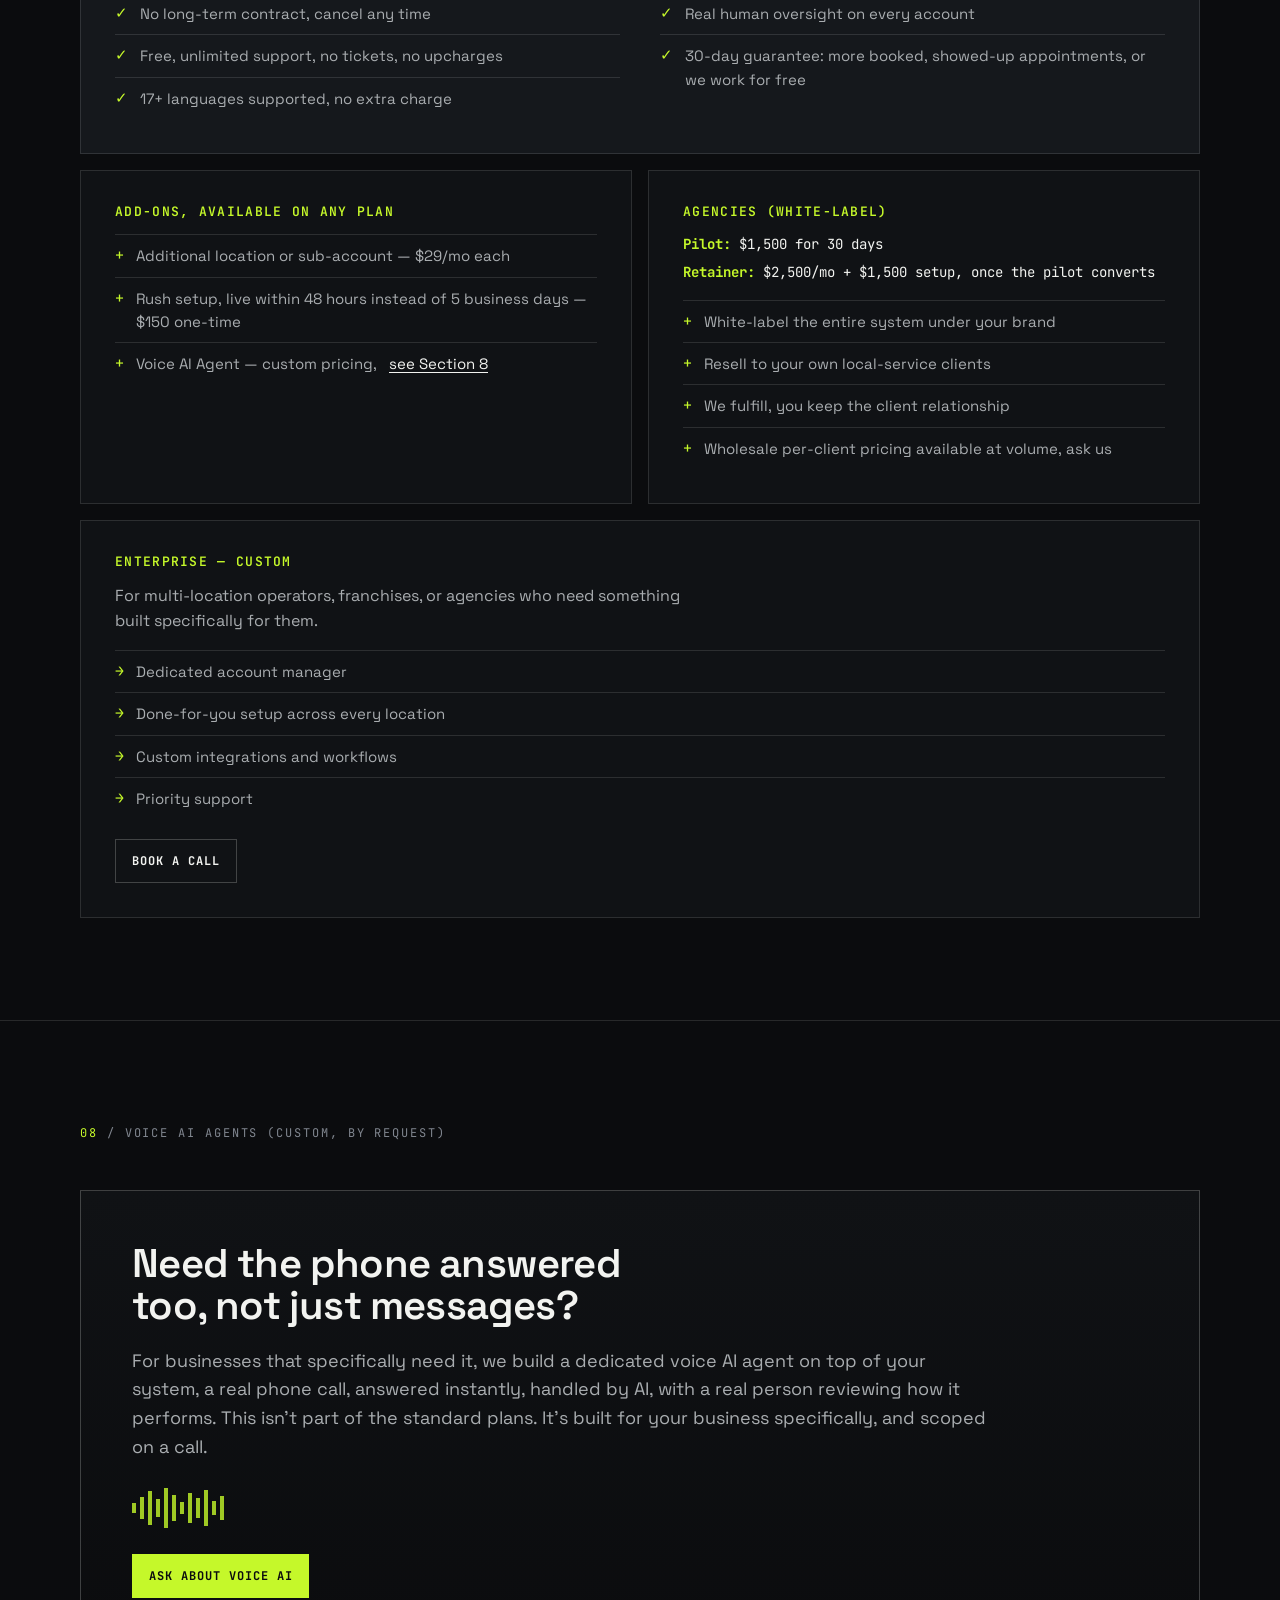
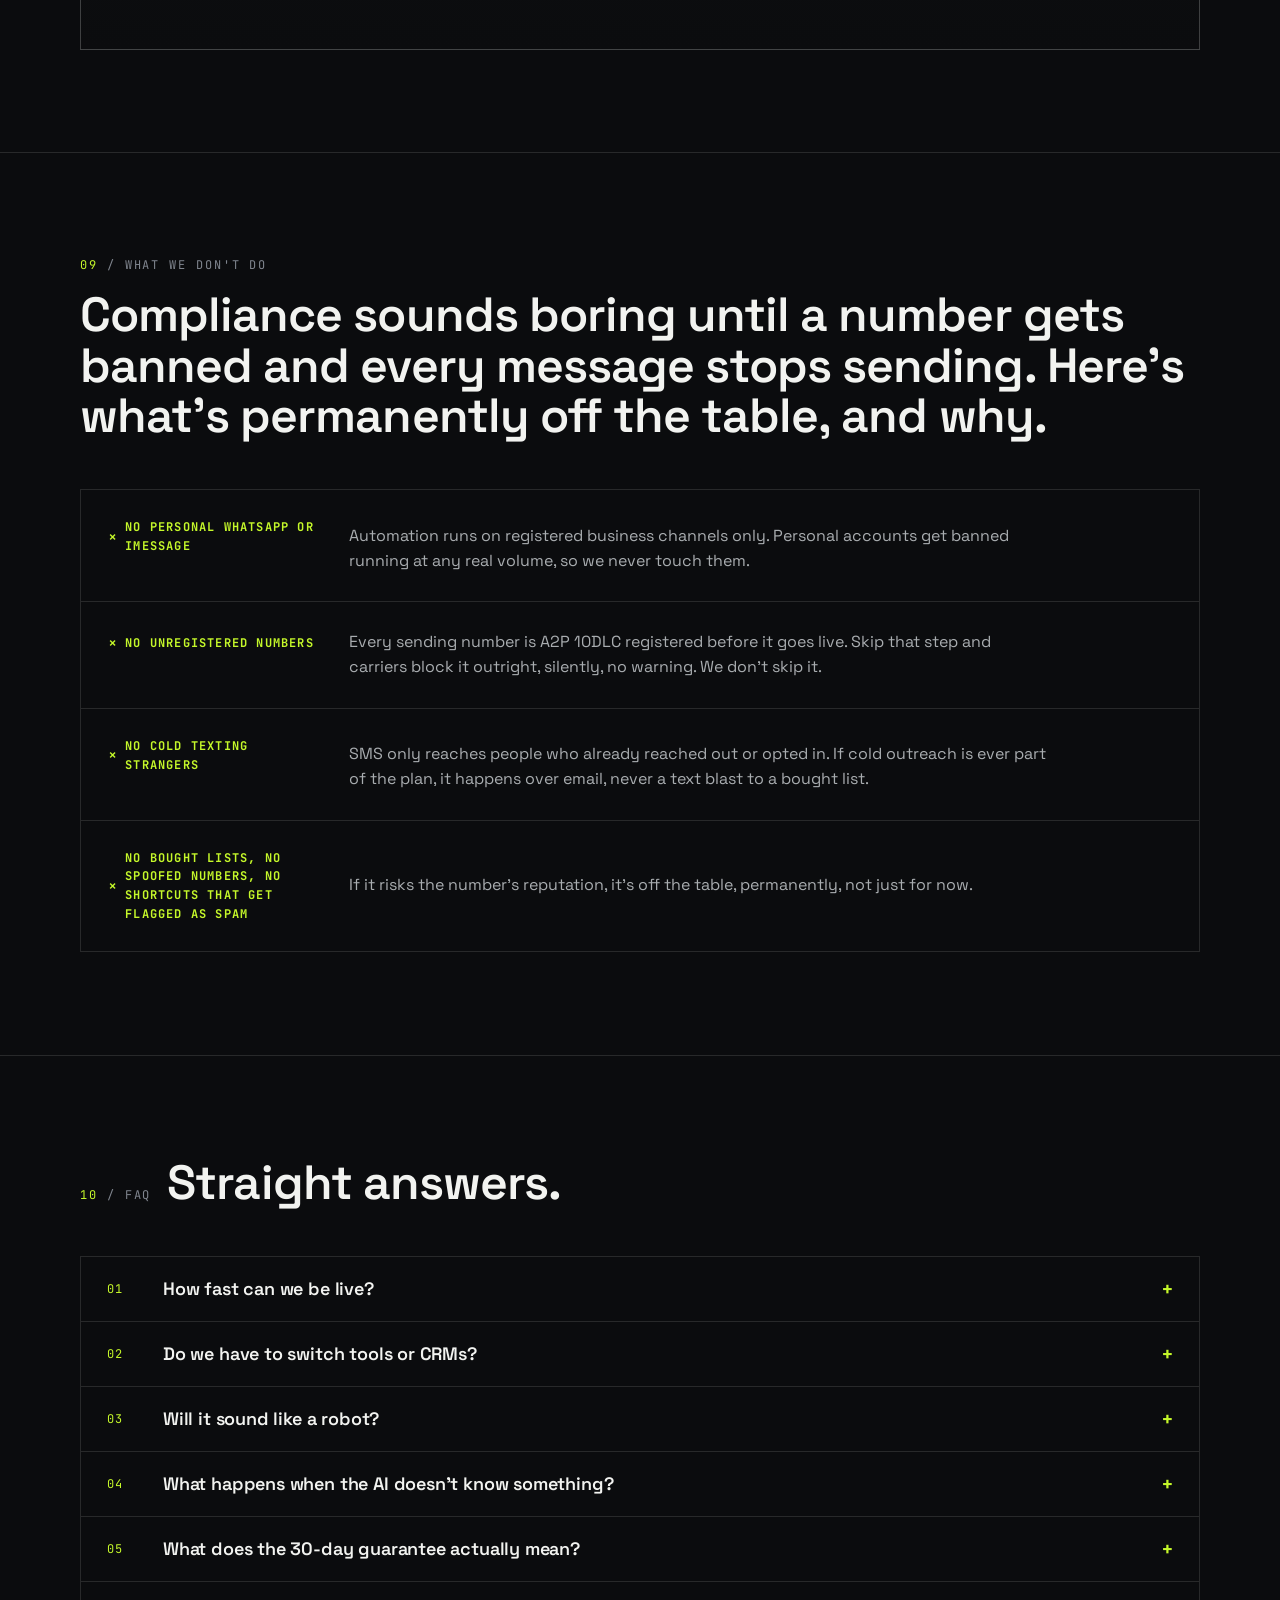
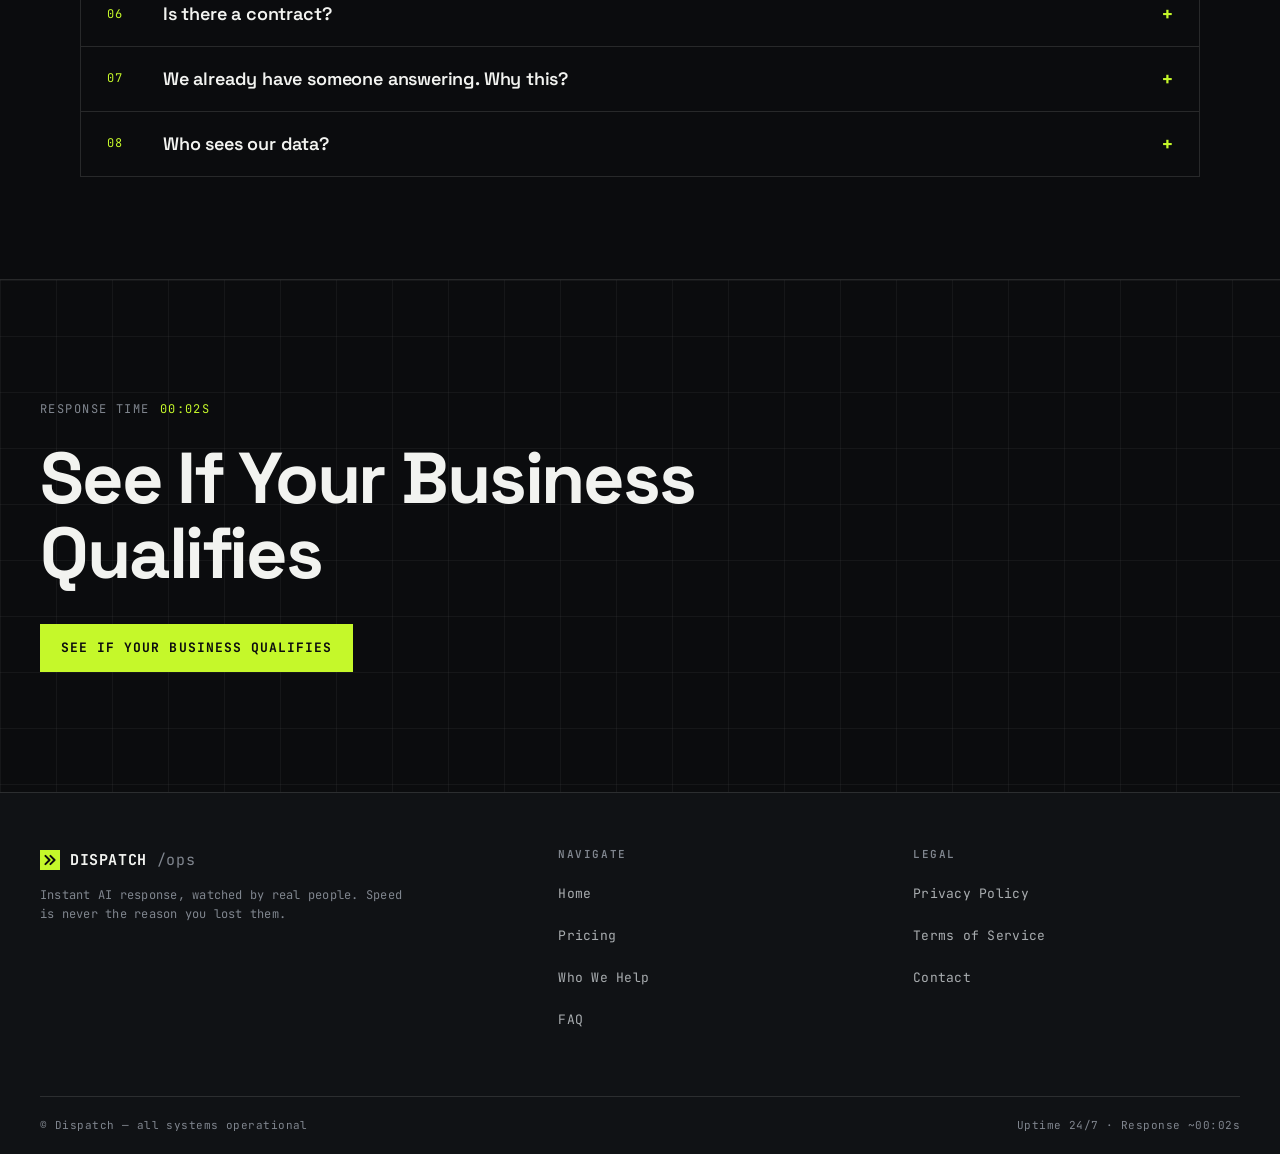
==== commit 0994224a: "Post-launch: install GA4, add CSP + security.txt, unpublish internal notes Now that instant33.com is" ====
--- a/designs/01-dispatch/index.html
+++ b/designs/01-dispatch/index.html
@@ -6,6 +6,14 @@
 <title>Dispatch — Answer First, Win More</title>
 <meta name="description" content="We answer every inquiry within seconds so speed is never the reason you lost the lead. Instant AI response with real human oversight. More booked, showed-up appointments in 30 days, or we work for free.">
 <meta name="theme-color" content="#0B0C0E">
+<!-- Google tag (gtag.js) -->
+<script async src="https://www.googletagmanager.com/gtag/js?id=G-95TQKGDL1Y"></script>
+<script>
+  window.dataLayer = window.dataLayer || [];
+  function gtag(){dataLayer.push(arguments);}
+  gtag('js', new Date());
+  gtag('config', 'G-95TQKGDL1Y');
+</script>
 <link rel="canonical" href="https://instant33.com/">
 <meta property="og:type" content="website">
 <meta property="og:url" content="https://instant33.com/">
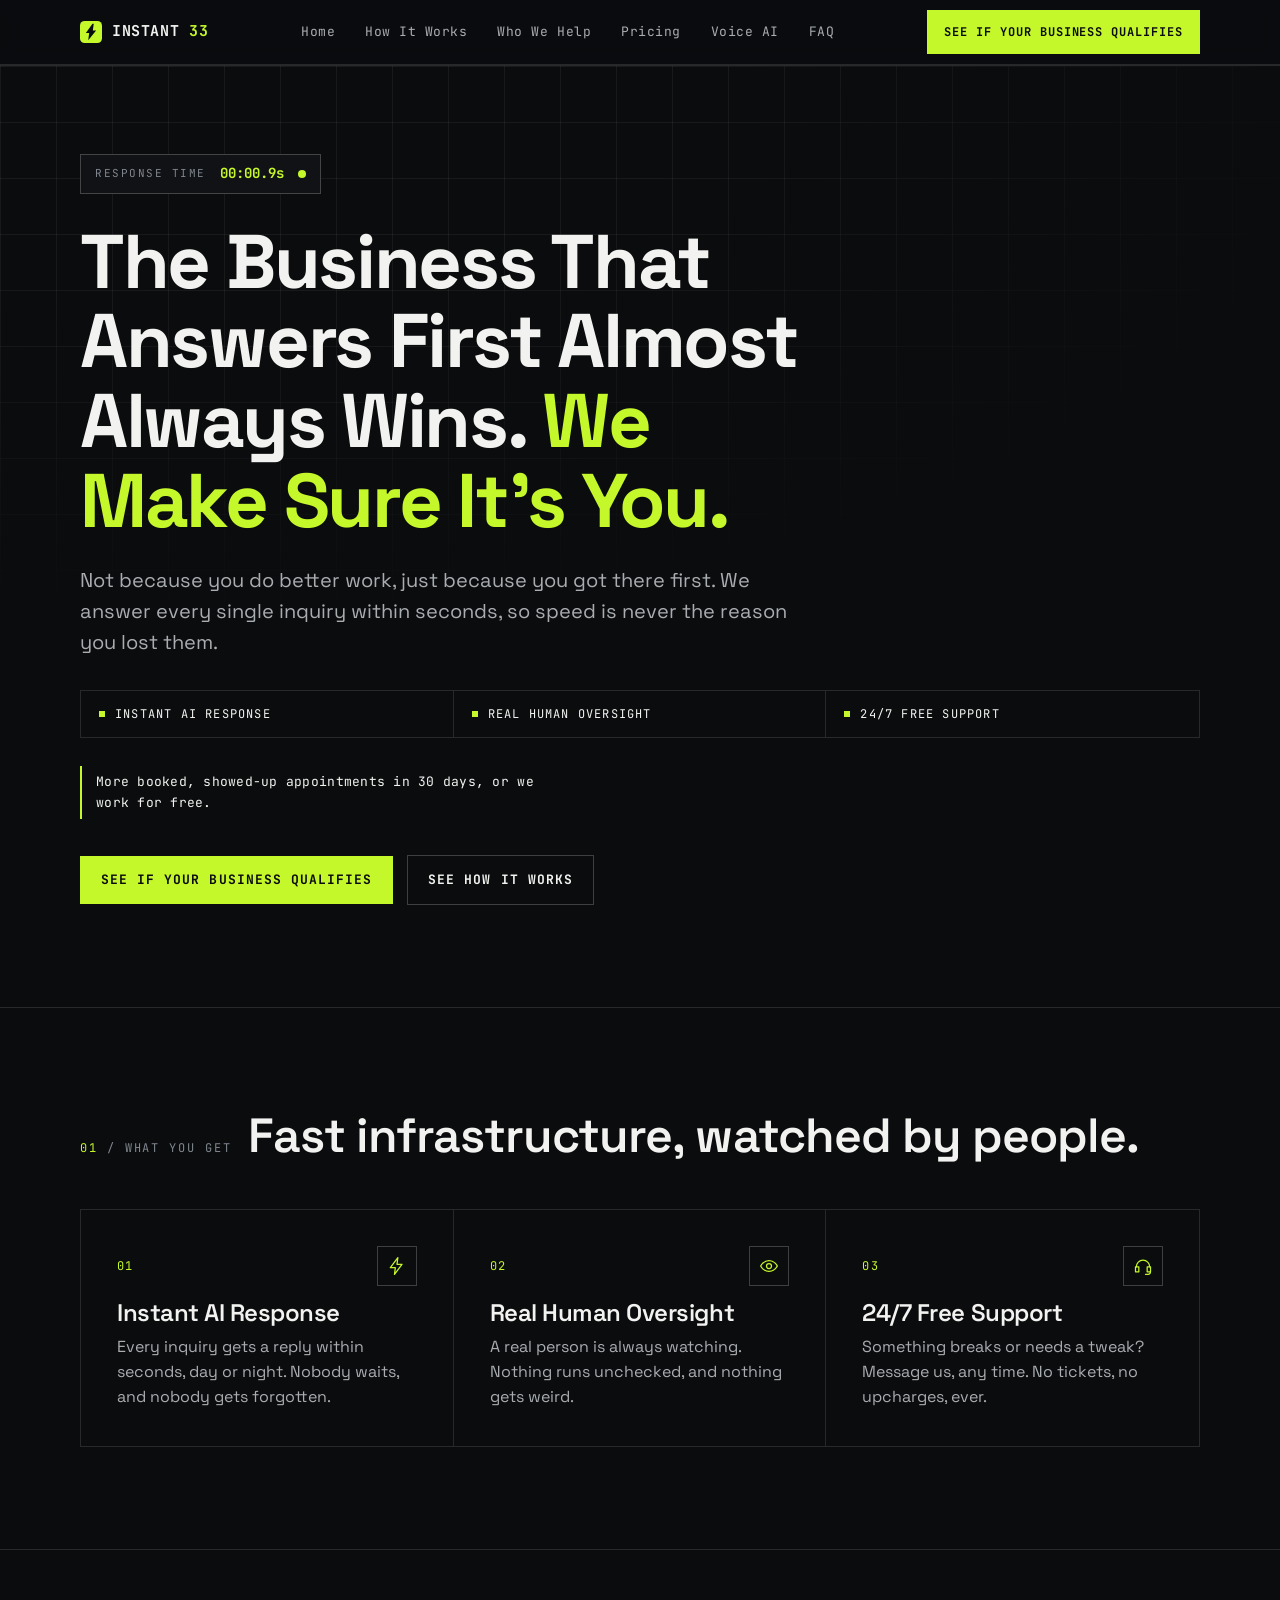
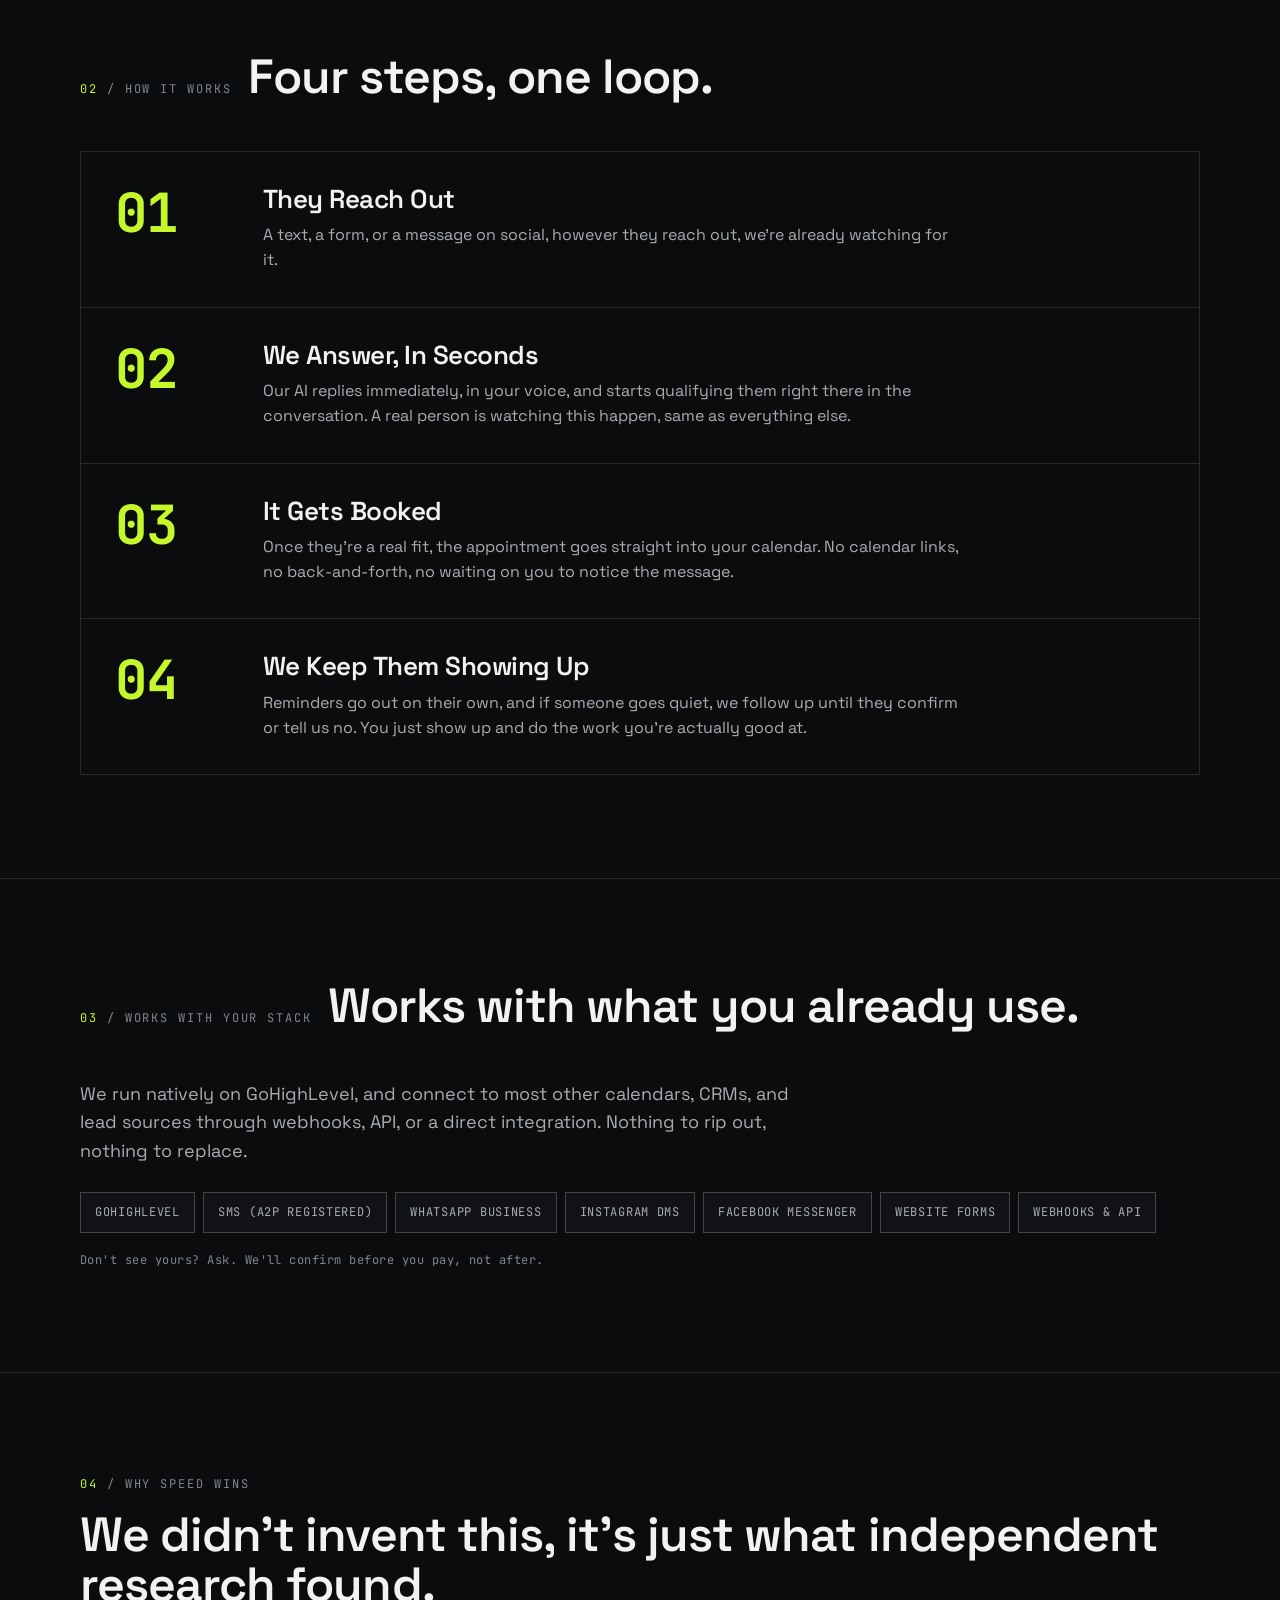
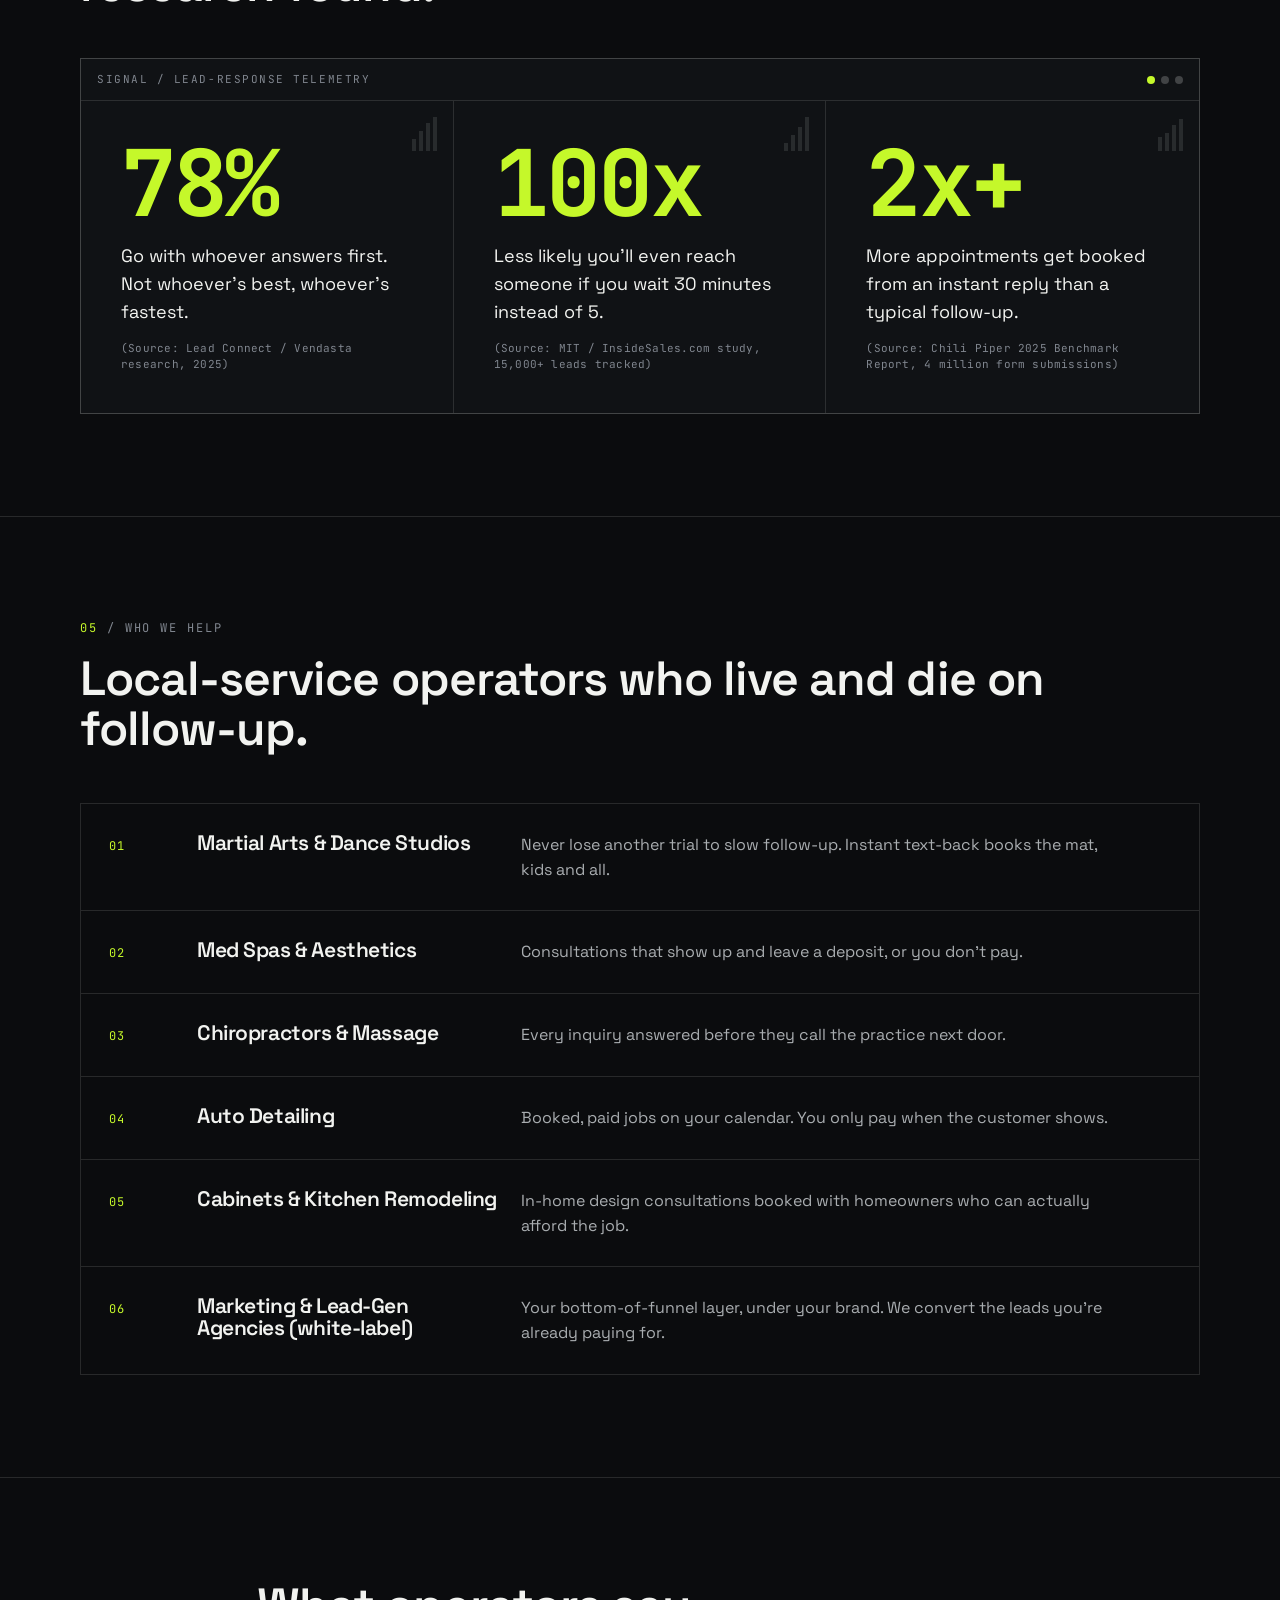
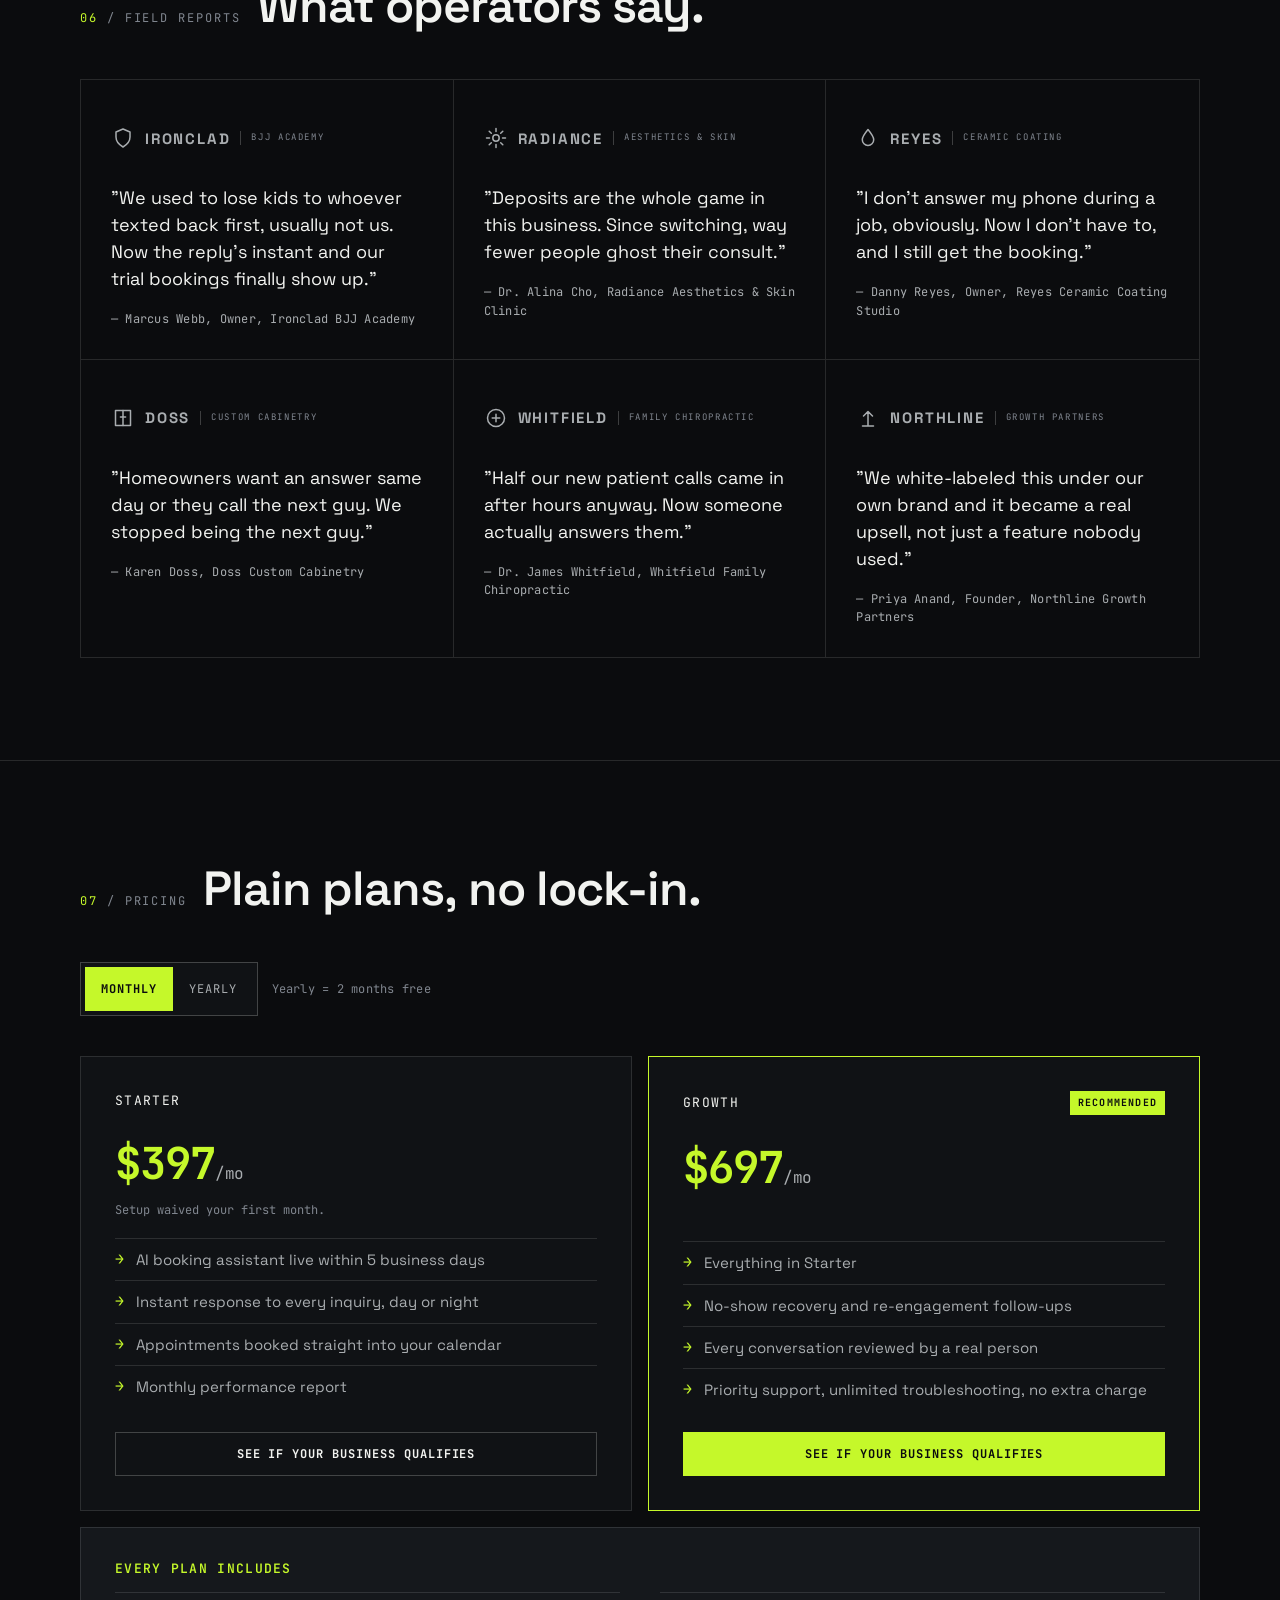
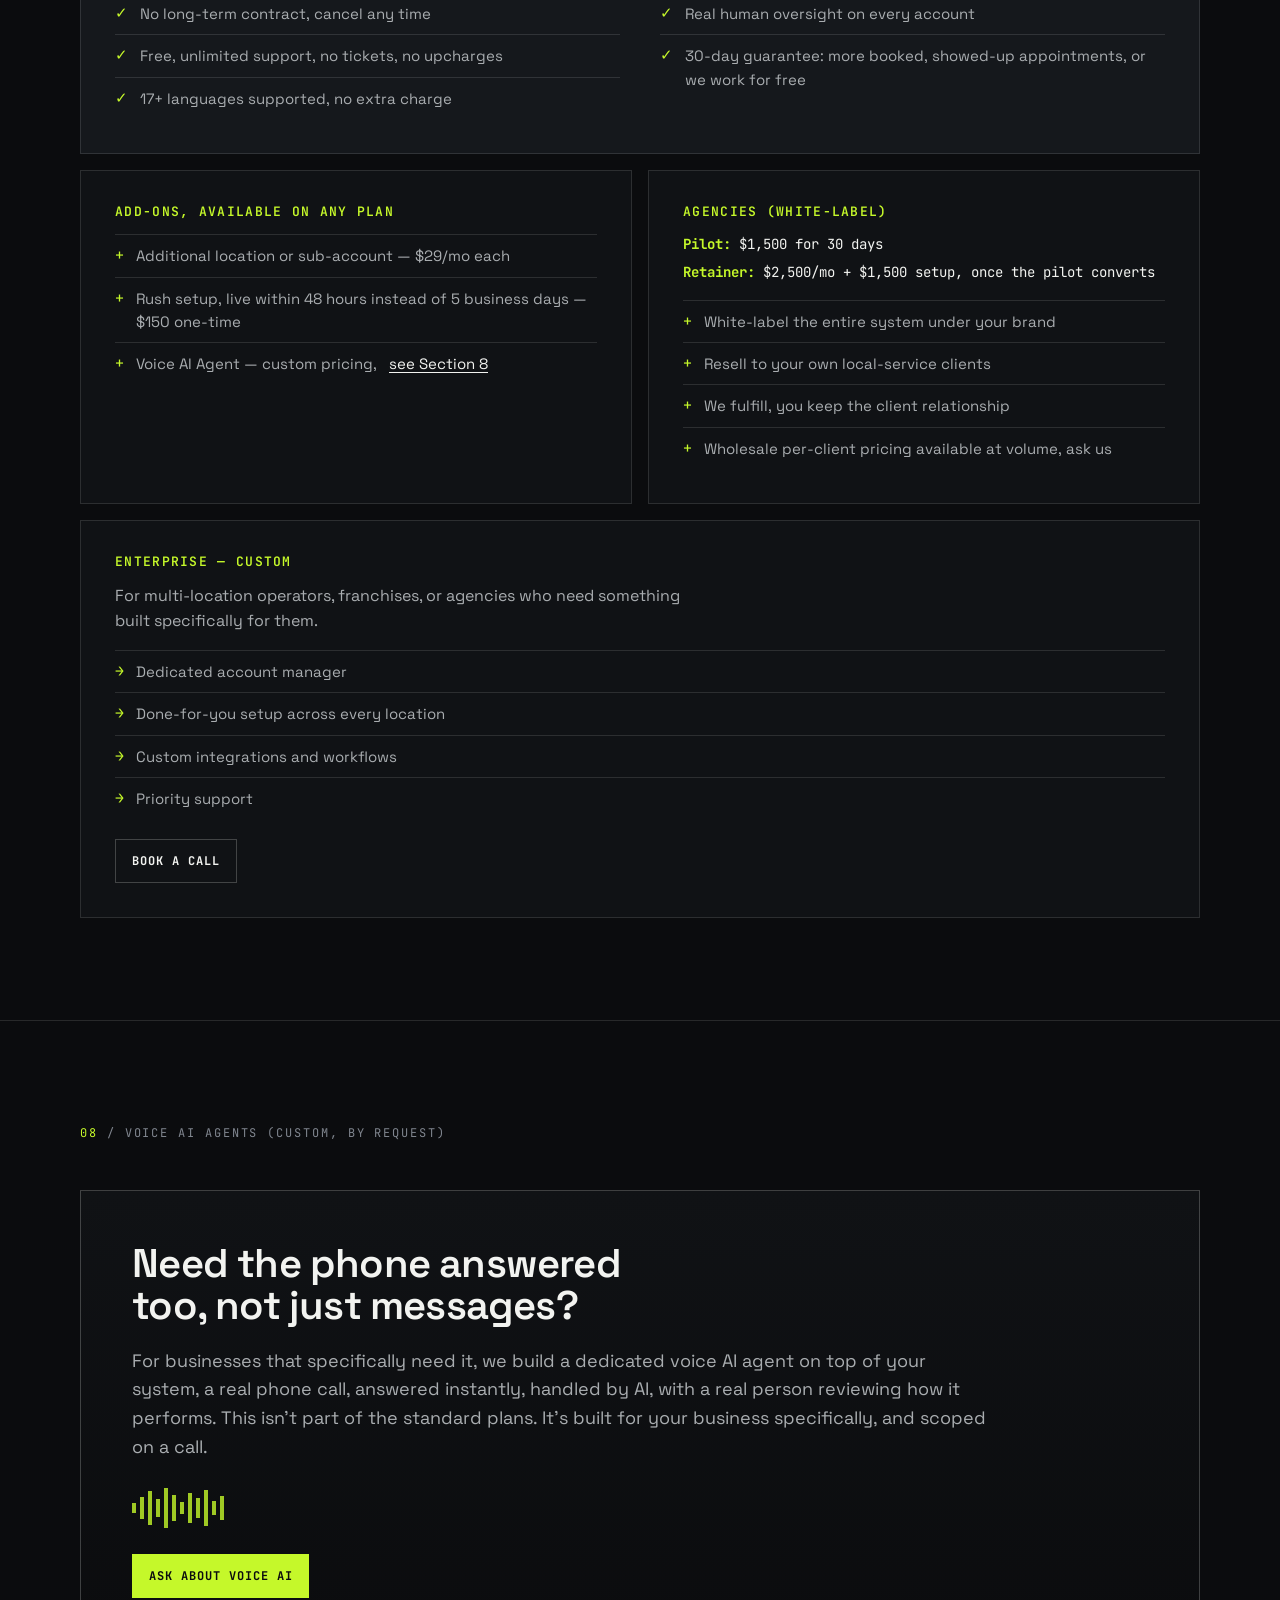
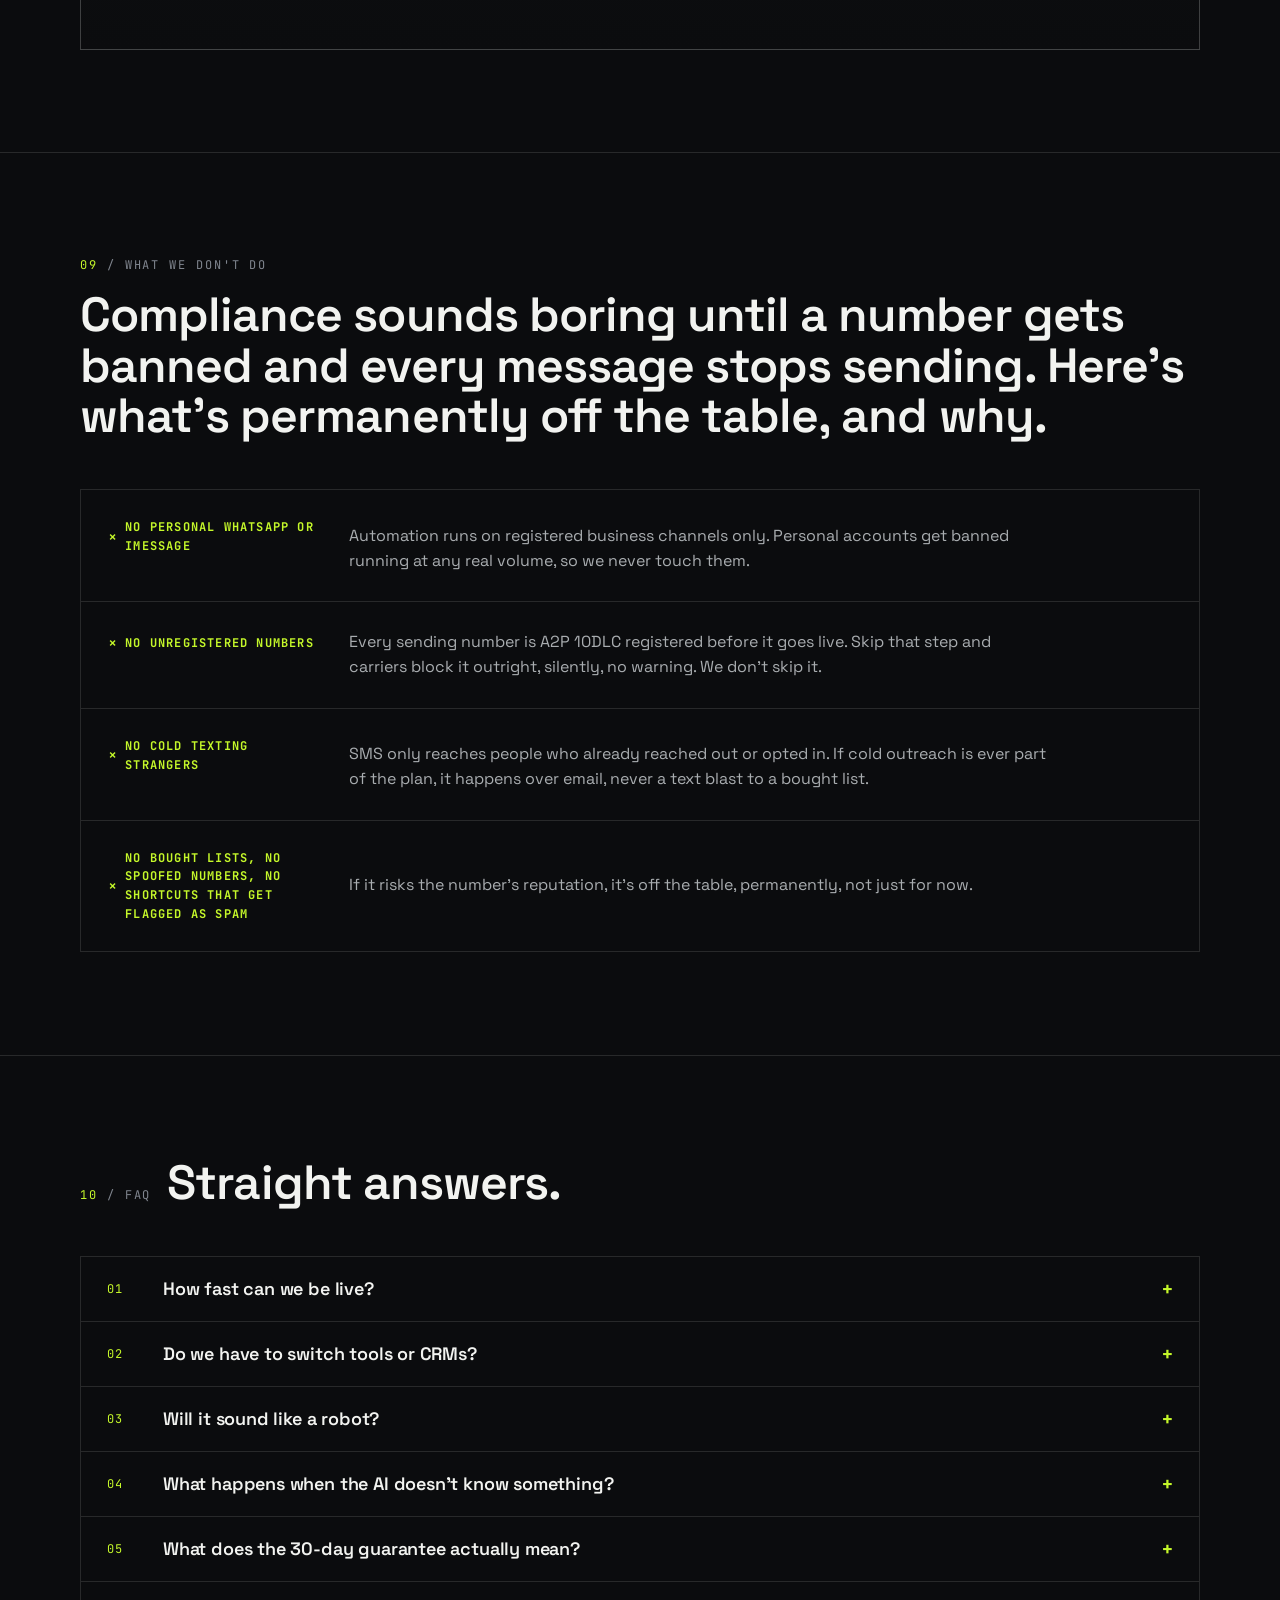
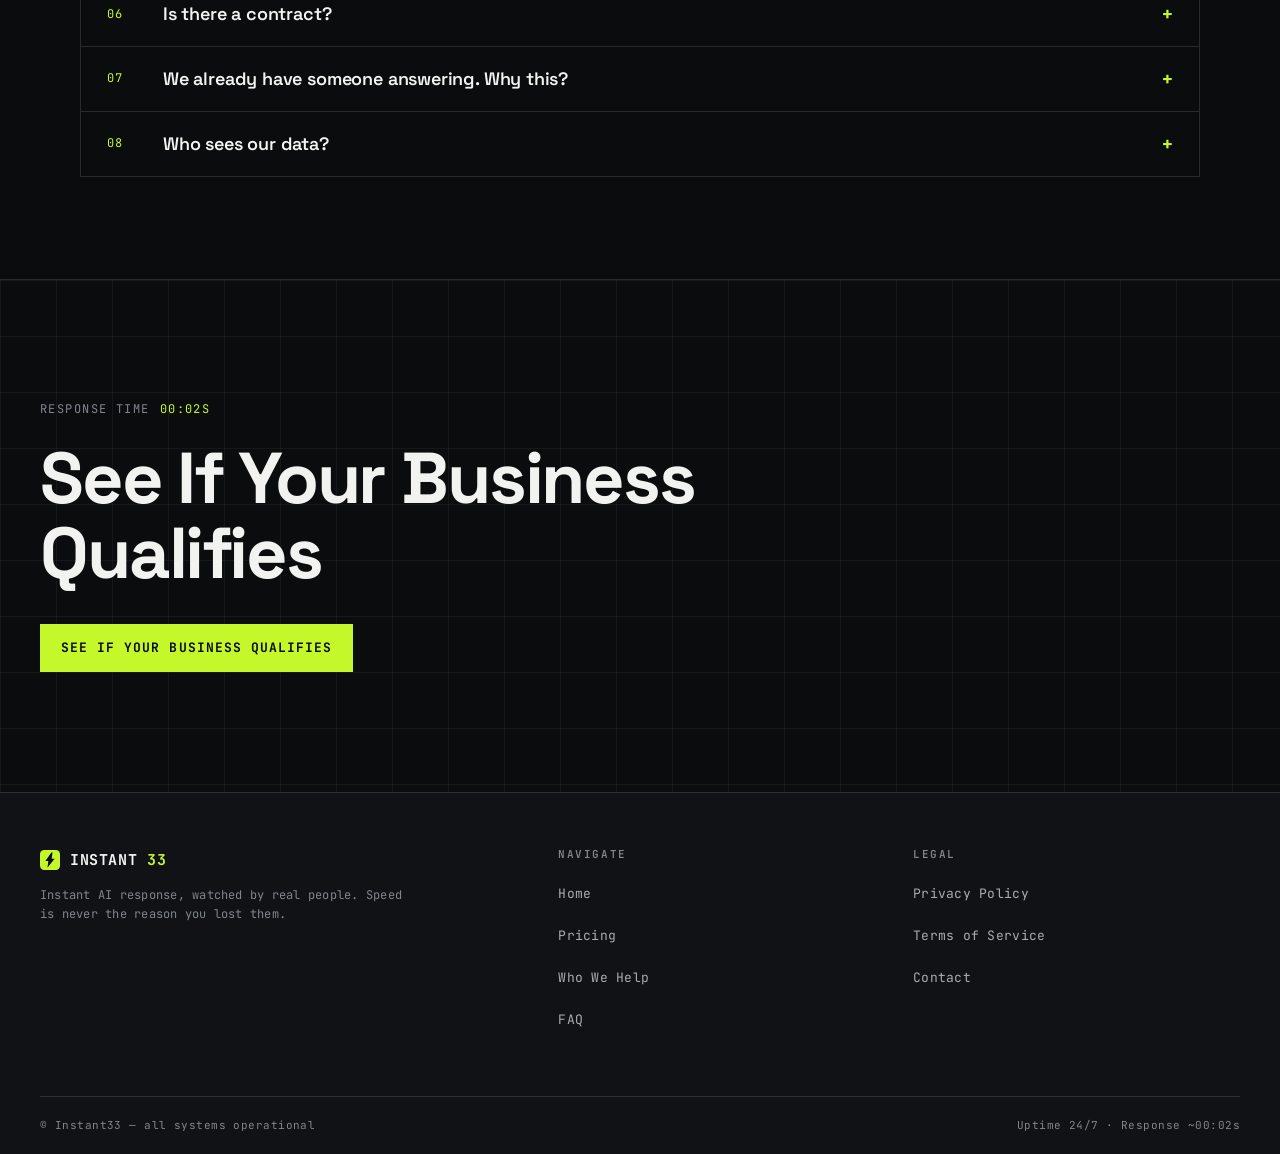
==== commit f0821b9b: "Rebrand Dispatch -> Instant33 + fill legal email/entity/date Renames the live brand to Instant33 (ma" ====
--- a/designs/01-dispatch/index.html
+++ b/designs/01-dispatch/index.html
@@ -3,7 +3,7 @@
 <head>
 <meta charset="utf-8">
 <meta name="viewport" content="width=device-width, initial-scale=1">
-<title>Dispatch — Answer First, Win More</title>
+<title>Instant33 — Answer First, Win More</title>
 <meta name="description" content="We answer every inquiry within seconds so speed is never the reason you lost the lead. Instant AI response with real human oversight. More booked, showed-up appointments in 30 days, or we work for free.">
 <meta name="theme-color" content="#0B0C0E">
 <!-- Google tag (gtag.js) -->
@@ -17,14 +17,14 @@
 <link rel="canonical" href="https://instant33.com/">
 <meta property="og:type" content="website">
 <meta property="og:url" content="https://instant33.com/">
-<meta property="og:site_name" content="Dispatch">
-<meta property="og:title" content="Dispatch — Answer First, Win More">
+<meta property="og:site_name" content="Instant33">
+<meta property="og:title" content="Instant33 — Answer First, Win More">
 <meta property="og:description" content="We answer every inquiry within seconds so speed is never the reason you lost the lead. Instant AI response with real human oversight. More booked, showed-up appointments in 30 days, or we work for free.">
 <meta property="og:image" content="https://instant33.com/og-image.png">
 <meta property="og:image:width" content="1200">
 <meta property="og:image:height" content="630">
 <meta name="twitter:card" content="summary_large_image">
-<meta name="twitter:title" content="Dispatch — Answer First, Win More">
+<meta name="twitter:title" content="Instant33 — Answer First, Win More">
 <meta name="twitter:description" content="We answer every inquiry within seconds so speed is never the reason you lost the lead. Instant AI response with real human oversight. More booked, showed-up appointments in 30 days, or we work for free.">
 <meta name="twitter:image" content="https://instant33.com/og-image.png">
 <link rel="preconnect" href="https://fonts.googleapis.com">
@@ -32,7 +32,7 @@
 <link rel="preload" as="style" href="https://fonts.googleapis.com/css2?family=JetBrains+Mono:wght@400;700&family=Space+Grotesk:wght@400;600;700&display=swap">
 <link href="https://fonts.googleapis.com/css2?family=JetBrains+Mono:wght@400;700&family=Space+Grotesk:wght@400;600;700&display=swap" rel="stylesheet" media="print" onload="this.media='all'">
 <noscript><link href="https://fonts.googleapis.com/css2?family=JetBrains+Mono:wght@400;700&family=Space+Grotesk:wght@400;600;700&display=swap" rel="stylesheet"></noscript>
-<link rel="icon" href="data:image/svg+xml,%3Csvg xmlns='http://www.w3.org/2000/svg' viewBox='0 0 24 24'%3E%3Crect width='24' height='24' fill='%23C5F82A'/%3E%3Cpath d='M6.5 7l5 5-5 5M12.5 7l5 5-5 5' stroke='%230B0C0E' stroke-width='2.4' fill='none' stroke-linecap='round' stroke-linejoin='round'/%3E%3C/svg%3E">
+<link rel="icon" href="data:image/svg+xml,%3Csvg xmlns='http://www.w3.org/2000/svg' viewBox='0 0 24 24'%3E%3Crect width='24' height='24' rx='5' fill='%23C5F82A'/%3E%3Cpath d='M13.6 3 L6.4 13.2 H10 L9 21 L17.6 10.4 H14 L15 3 Z' fill='%230B0C0E'/%3E%3C/svg%3E">
 <link rel="apple-touch-icon" href="/apple-touch-icon.png">
 <link rel="manifest" href="/site.webmanifest">
 <style>
@@ -102,6 +102,7 @@
 .hbar{display:flex;align-items:center;justify-content:space-between;gap:16px;height:64px}
 .brand{display:flex;align-items:center;gap:10px;font-family:var(--mono);font-weight:700;font-size:15px;letter-spacing:0.04em}
 .brand .sub{color:var(--ink-faint);font-weight:400}
+.brand .n,.fb-name .n{color:var(--accent)}
 .nav-desk{display:none;align-items:center;gap:6px}
 .nav-desk a{font-family:var(--mono);font-size:13px;letter-spacing:0.04em;color:var(--ink-dim);padding:10px 12px;min-height:44px;display:flex;align-items:center}
 .nav-desk a:hover{color:var(--ink)}
@@ -425,7 +426,7 @@
     {
       "@type": "Organization",
       "@id": "https://instant33.com/#org",
-      "name": "Dispatch",
+      "name": "Instant33",
       "url": "https://instant33.com/",
       "logo": {"@type": "ImageObject", "url": "https://instant33.com/logo.png", "width": 512, "height": 512},
       "description": "Done-for-you AI appointment-setting and lead-response agency. Instant AI response to every inquiry, 24/7, with real human oversight on every account."
@@ -434,7 +435,7 @@
       "@type": "WebSite",
       "@id": "https://instant33.com/#website",
       "url": "https://instant33.com/",
-      "name": "Dispatch",
+      "name": "Instant33",
       "publisher": {"@id": "https://instant33.com/#org"}
     },
     {
@@ -476,8 +477,8 @@
 <header class="site-header">
   <div class="wrap hbar">
     <a class="brand" href="#top">
-      <svg class="mark" viewBox="0 0 24 24" aria-hidden="true"><rect width="24" height="24" fill="#C5F82A"/><path d="M6.5 7l5 5-5 5M12.5 7l5 5-5 5" stroke="#0B0C0E" stroke-width="2.4" fill="none" stroke-linecap="round" stroke-linejoin="round"/></svg>
-      DISPATCH<span class="sub">/ops</span>
+      <svg class="mark" viewBox="0 0 24 24" aria-hidden="true"><rect width="24" height="24" rx="5" fill="#C5F82A"/><path d="M13.6 3 L6.4 13.2 H10 L9 21 L17.6 10.4 H14 L15 3 Z" fill="#0B0C0E"/></svg>
+      INSTANT<span class="n">33</span>
     </a>
     <nav class="nav-desk" aria-label="Primary">
       <a href="#top">Home</a>
@@ -951,7 +952,7 @@
 <footer class="site-footer">
   <div class="wrap foot-top">
     <div class="foot-brand">
-      <span class="fb-name"><svg class="mark" viewBox="0 0 24 24" aria-hidden="true"><rect width="24" height="24" fill="#C5F82A"/><path d="M6.5 7l5 5-5 5M12.5 7l5 5-5 5" stroke="#0B0C0E" stroke-width="2.4" fill="none" stroke-linecap="round" stroke-linejoin="round"/></svg> DISPATCH<span style="color:var(--ink-faint);font-weight:400">/ops</span></span>
+      <span class="fb-name"><svg class="mark" viewBox="0 0 24 24" aria-hidden="true"><rect width="24" height="24" rx="5" fill="#C5F82A"/><path d="M13.6 3 L6.4 13.2 H10 L9 21 L17.6 10.4 H14 L15 3 Z" fill="#0B0C0E"/></svg> INSTANT<span class="n">33</span></span>
       <p>Instant AI response, watched by real people. Speed is never the reason you lost them.</p>
     </div>
     <nav class="foot-nav" aria-label="Footer">
@@ -973,7 +974,7 @@
     </nav>
   </div>
   <div class="wrap foot-bot">
-    <span>© Dispatch — all systems operational</span>
+    <span>© Instant33 — all systems operational</span>
     <span class="tick">Uptime 24/7 · Response ~00:02s</span>
   </div>
 </footer>
